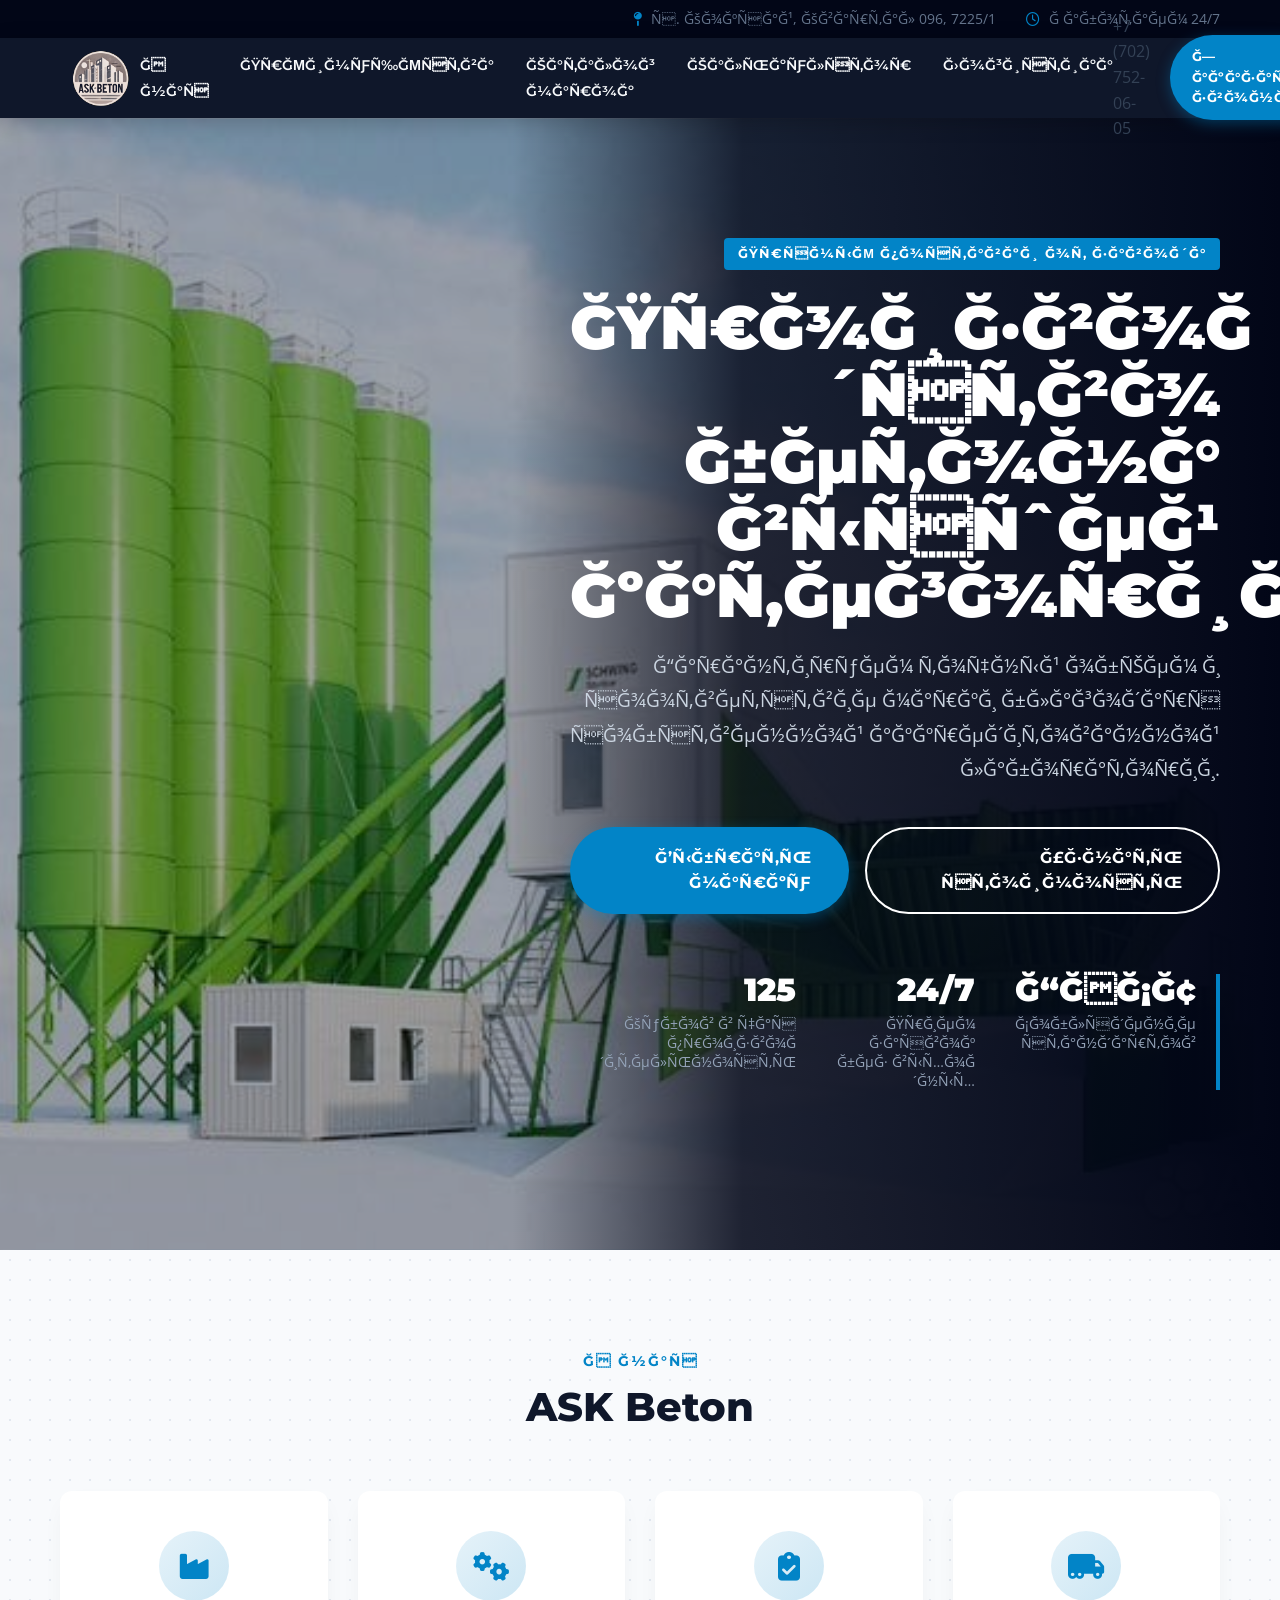
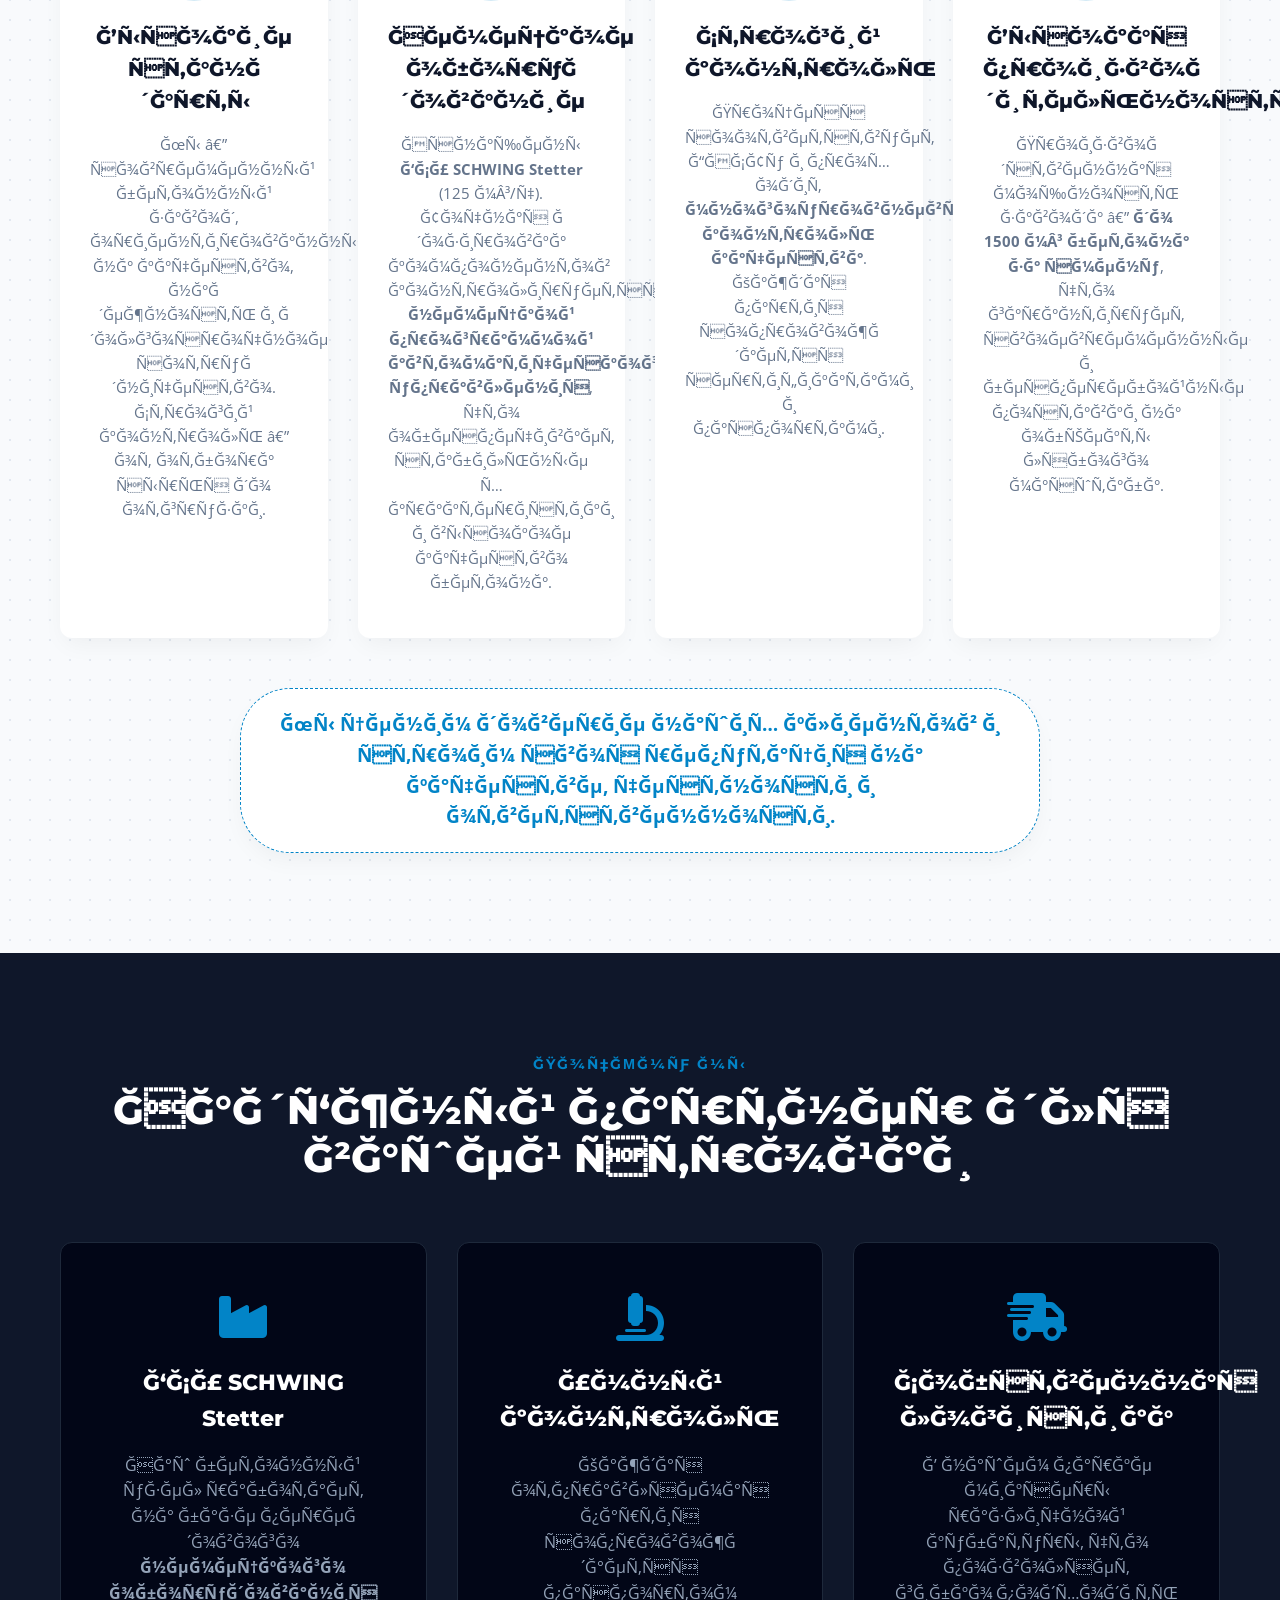
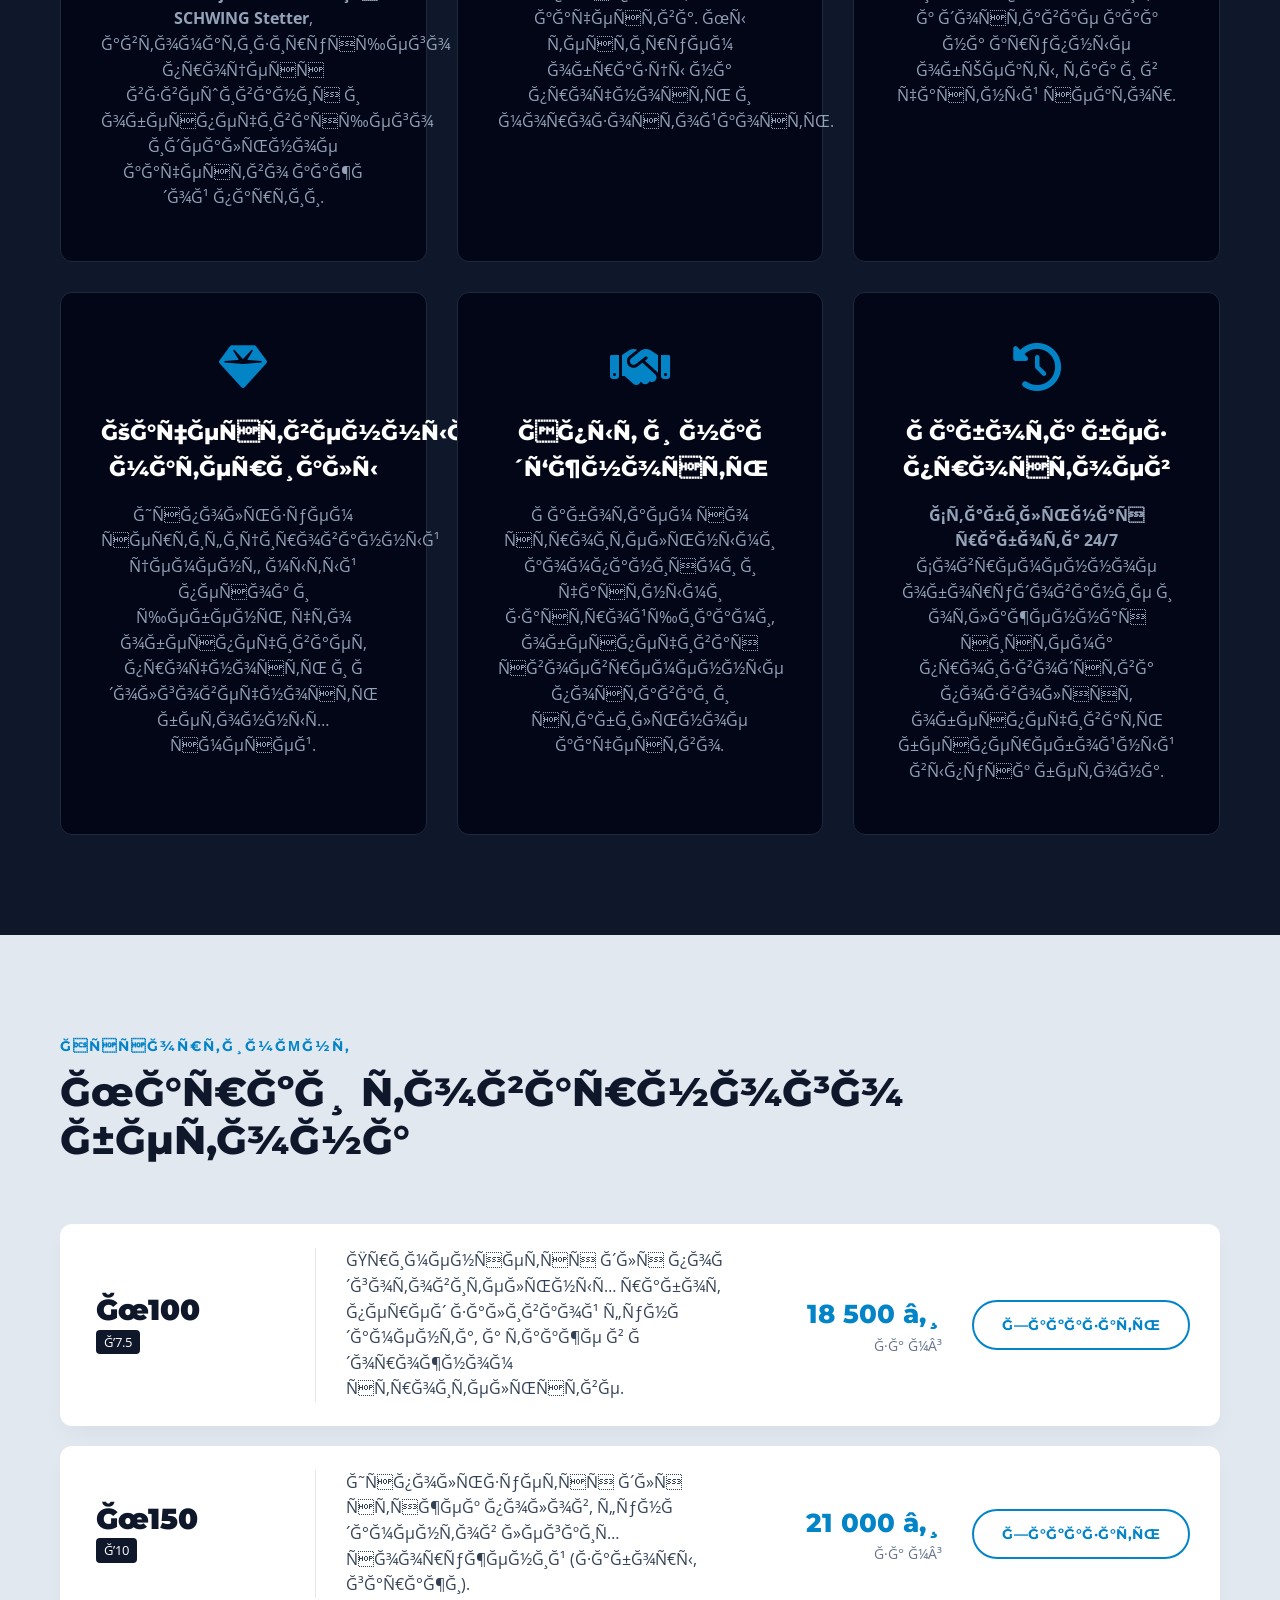
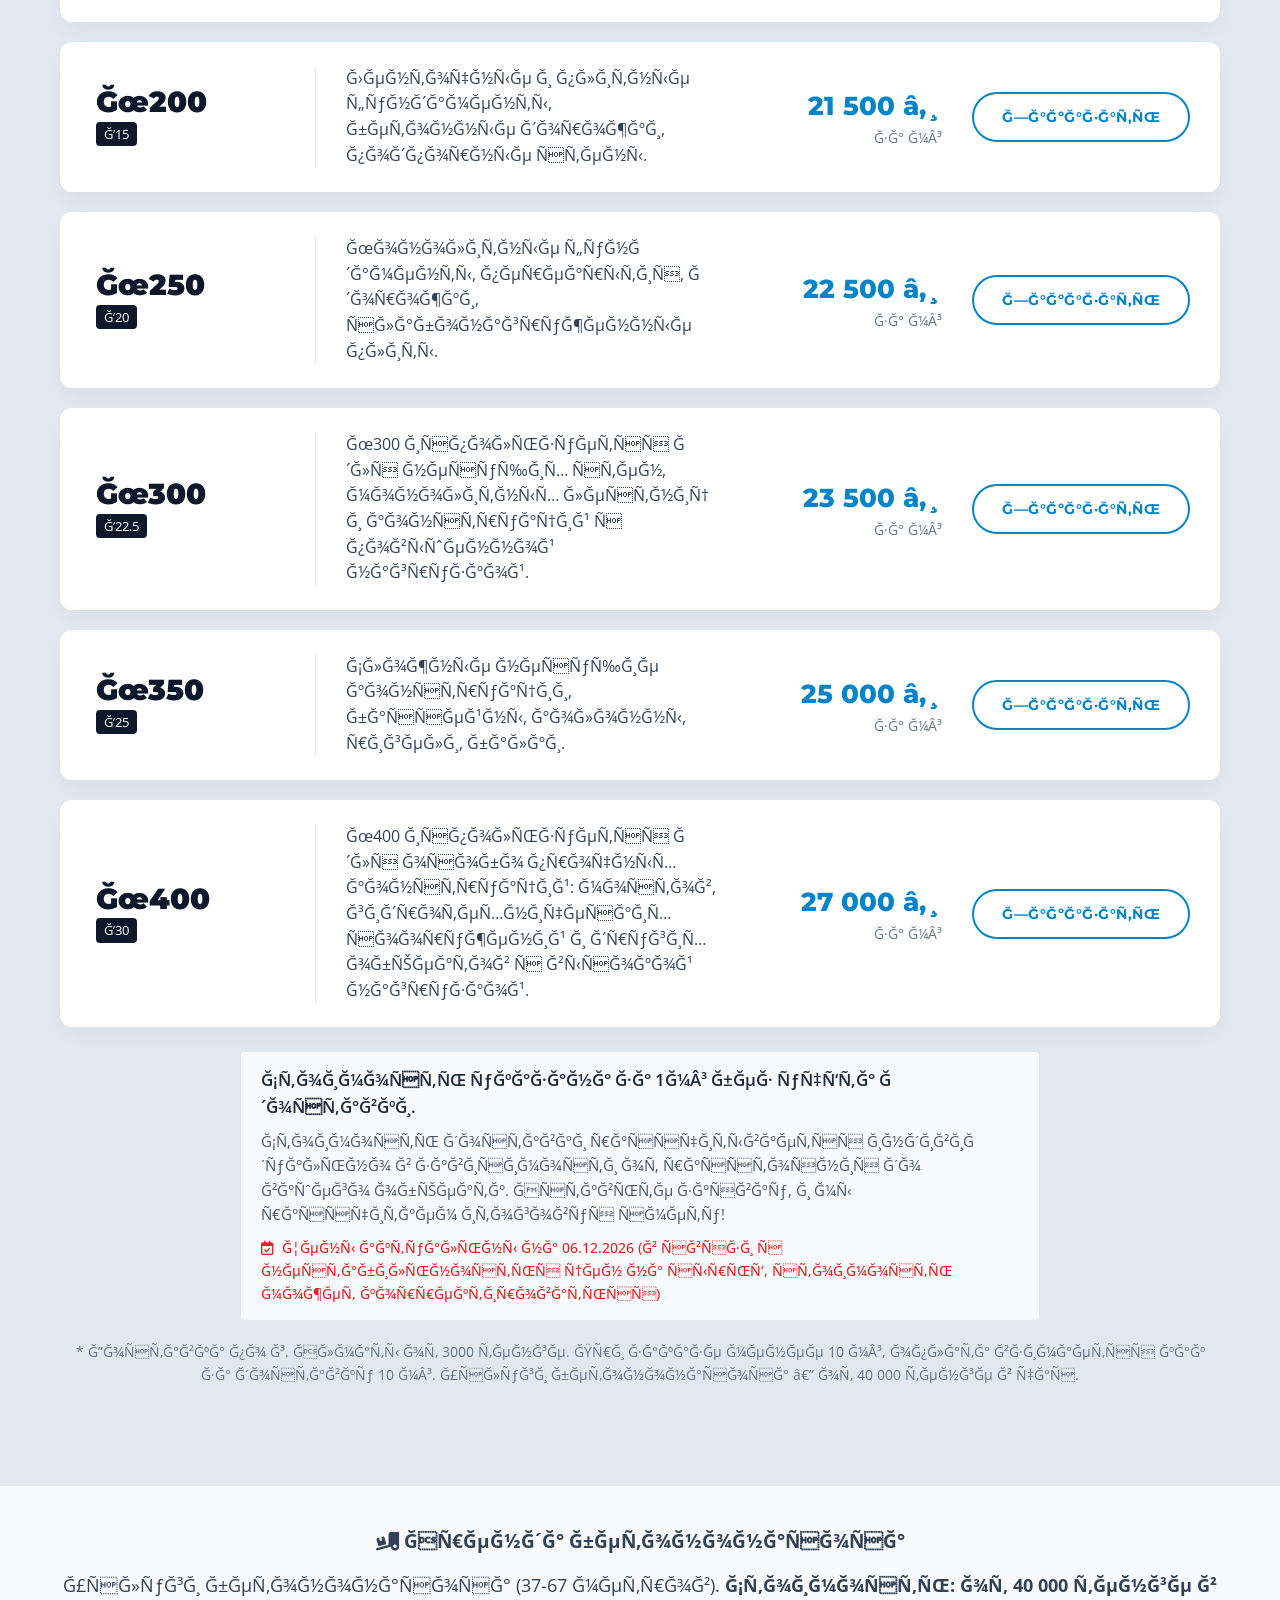
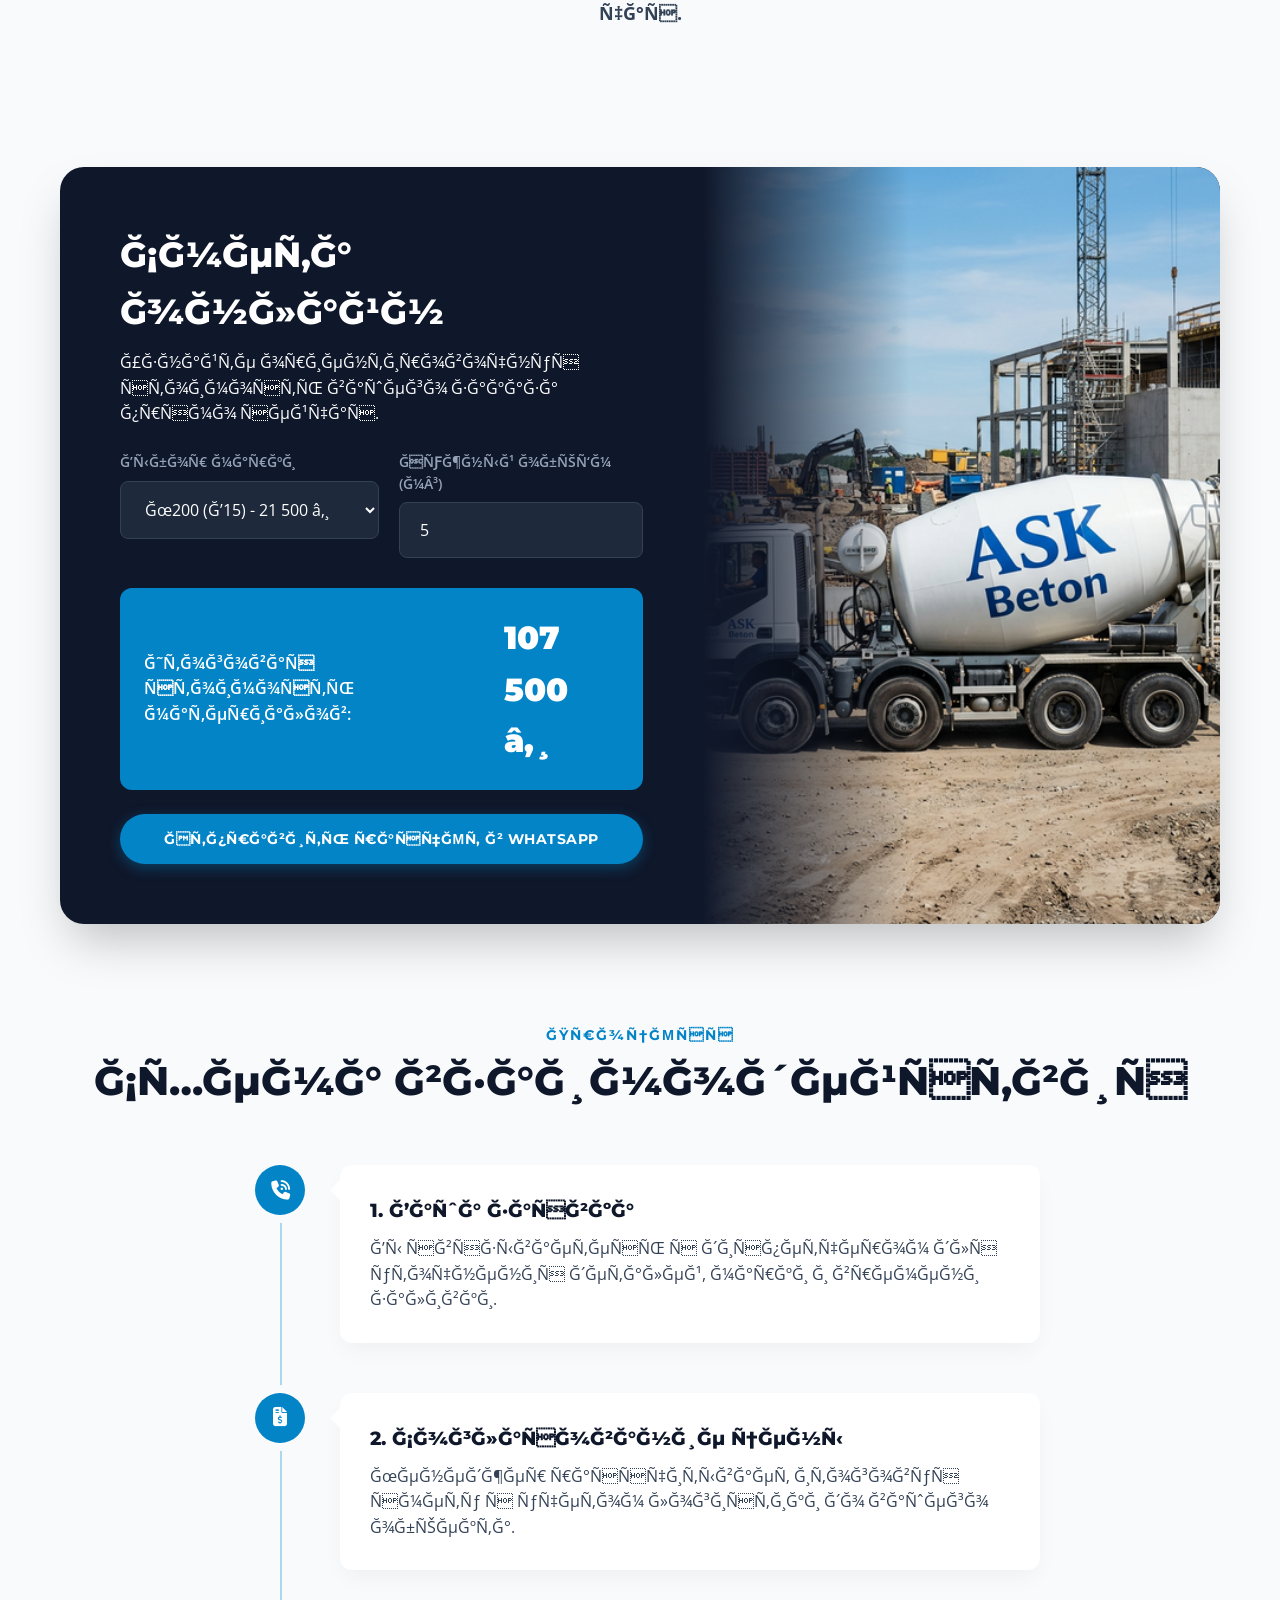
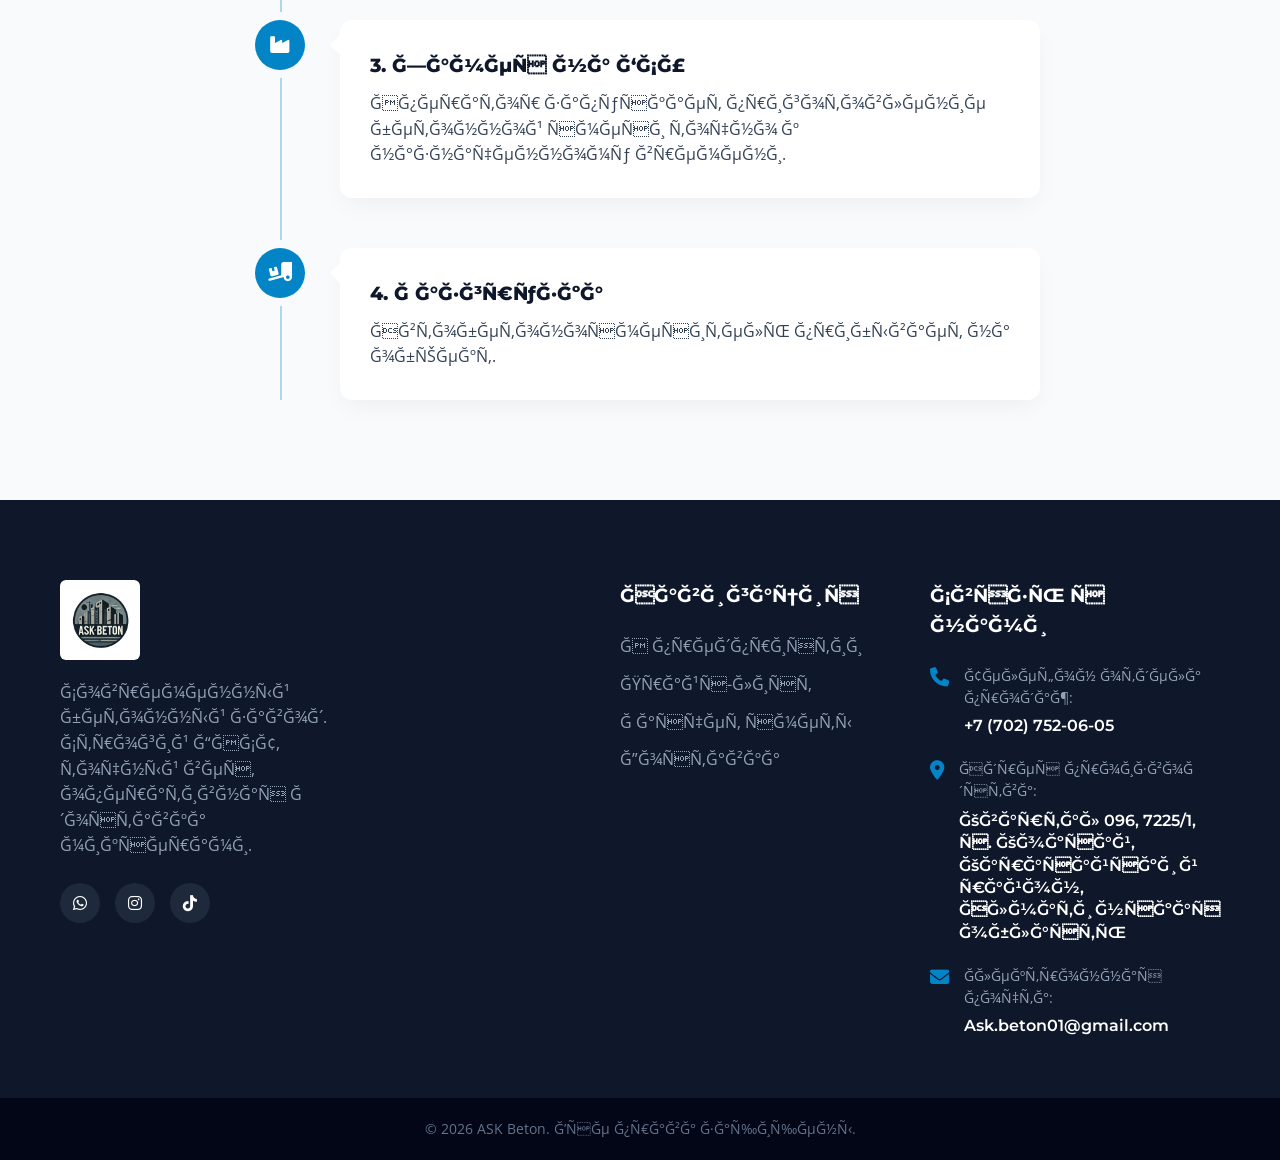
==== index_fixed.html @ 4f8e0863 "Initial commit with translated prices and mixer images" ====
﻿<!DOCTYPE html>
<html lang="ru">

<head>
    <meta charset="UTF-8">
    <meta name="viewport" content="width=device-width, initial-scale=1.0">
    <title>ASK Beton | ĞŸÑ€ĞµĞ¼Ğ¸Ğ°Ğ»ÑŒĞ½Ñ‹Ğ¹ Ğ±ĞµÑ‚Ğ¾Ğ½ Ğ¸ Ğ–Ğ‘Ğ˜</title>
    <meta name="description"
        content="ĞŸÑ€ÑĞ¼Ğ¾Ğ¹ Ğ¿Ñ€Ğ¾Ğ¸Ğ·Ğ²Ğ¾Ğ´Ğ¸Ñ‚ĞµĞ»ÑŒ Ğ±ĞµÑ‚Ğ¾Ğ½Ğ° Ğ¸ Ğ¶ĞµĞ»ĞµĞ·Ğ¾Ğ±ĞµÑ‚Ğ¾Ğ½Ğ½Ñ‹Ñ… Ğ¸Ğ·Ğ´ĞµĞ»Ğ¸Ğ¹. Ğ’Ñ‹ÑĞ¾ĞºĞ°Ñ Ğ¼Ğ°Ñ€ĞºĞ°, ÑÑ‚Ñ€Ğ¾Ğ³Ğ¸Ğ¹ Ğ“ĞĞ¡Ğ¢, ÑĞ²Ğ¾Ğ¹ Ğ°Ğ²Ñ‚Ğ¾Ğ¿Ğ°Ñ€Ğº.">
    <!-- Google Fonts -->
    <link rel="preconnect" href="https://fonts.googleapis.com">
    <link rel="preconnect" href="https://fonts.gstatic.com" crossorigin>
    <link
        href="https://fonts.googleapis.com/css2?family=Montserrat:wght@400;600;800;900&family=Open+Sans:wght@400;500;700&display=swap"
        rel="stylesheet">
    <link rel="stylesheet" href="css/style.css">
    <link rel="stylesheet" href="https://cdnjs.cloudflare.com/ajax/libs/font-awesome/6.4.0/css/all.min.css">
</head>

<body>

    <!-- Header -->
    <header class="main-header">
        <div class="header-top">
            <div class="container header-top-inner">
                <div class="location"><a
                        href="https://yandex.kz/maps/?text=ĞšĞ²Ğ°Ñ€Ñ‚Ğ°Ğ»+096,+7225%2F1,+Ñ.+ĞšĞ¾ĞºÑĞ°Ğ¹,+ĞšĞ°Ñ€Ğ°ÑĞ°Ğ¹ÑĞºĞ¸Ğ¹+Ñ€Ğ°Ğ¹Ğ¾Ğ½,+ĞĞ»Ğ¼Ğ°Ñ‚Ğ¸Ğ½ÑĞºĞ°Ñ+Ğ¾Ğ±Ğ»Ğ°ÑÑ‚ÑŒ"
                        target="_blank" style="color: inherit; text-decoration: none; transition: color 0.3s;"
                        onmouseover="this.style.color='#0284c7'" onmouseout="this.style.color='inherit'"><i
                            class="fa-solid fa-map-pin"></i> Ñ. ĞšĞ¾ĞºÑĞ°Ğ¹, ĞšĞ²Ğ°Ñ€Ñ‚Ğ°Ğ» 096, 7225/1</a></div>
                <div class="working-hours"><i class="fa-regular fa-clock"></i> Ğ Ğ°Ğ±Ğ¾Ñ‚Ğ°ĞµĞ¼ 24/7</div>
            </div>
        </div>
        <div class="header-main">
            <div class="container header-main-inner">
                <a href="#" class="brand-logo">
                    <img src="images/logo.png" alt="ASK Beton"
                        style="max-height: 80px; mix-blend-mode: lighten; filter: invert(1);">
                </a>

                <nav class="desktop-nav">
                    <ul>
                        <li><a href="#about">Ğ Ğ½Ğ°Ñ</a></li>
                        <li><a href="#company">ĞŸÑ€ĞµĞ¸Ğ¼ÑƒÑ‰ĞµÑÑ‚Ğ²Ğ°</a></li>
                        <li><a href="#catalog">ĞšĞ°Ñ‚Ğ°Ğ»Ğ¾Ğ³ Ğ¼Ğ°Ñ€Ğ¾Ğº</a></li>
                        <li><a href="#calc">ĞšĞ°Ğ»ÑŒĞºÑƒĞ»ÑÑ‚Ğ¾Ñ€</a></li>
                        <li><a href="#logistics">Ğ›Ğ¾Ğ³Ğ¸ÑÑ‚Ğ¸ĞºĞ°</a></li>
                    </ul>
                </nav>

                <div class="header-actions">
                    <a href="tel:+77027520605" class="phone-link">+7 (702) 752-06-05</a>
                    <a href="#contact" class="btn btn-primary btn-sm hidden-mobile">Ğ—Ğ°ĞºĞ°Ğ·Ğ°Ñ‚ÑŒ Ğ·Ğ²Ğ¾Ğ½Ğ¾Ğº</a>
                    <button class="menu-toggle"><i class="fa-solid fa-bars"></i></button>
                </div>
            </div>
        </div>
    </header>

    <!-- Hero Section -->
    <section class="hero-section">
        <div class="hero-overlay"></div>
        <div class="container">
            <div class="hero-content fade-in">
                <div class="hero-tag">ĞŸÑ€ÑĞ¼Ñ‹Ğµ Ğ¿Ğ¾ÑÑ‚Ğ°Ğ²ĞºĞ¸ Ğ¾Ñ‚ Ğ·Ğ°Ğ²Ğ¾Ğ´Ğ°</div>
                <h1 class="hero-heading">ĞŸÑ€Ğ¾Ğ¸Ğ·Ğ²Ğ¾Ğ´ÑÑ‚Ğ²Ğ¾ Ğ±ĞµÑ‚Ğ¾Ğ½Ğ°<br>Ğ²Ñ‹ÑÑˆĞµĞ¹ ĞºĞ°Ñ‚ĞµĞ³Ğ¾Ñ€Ğ¸Ğ¸</h1>
                <p class="hero-desc">Ğ“Ğ°Ñ€Ğ°Ğ½Ñ‚Ğ¸Ñ€ÑƒĞµĞ¼ Ñ‚Ğ¾Ñ‡Ğ½Ñ‹Ğ¹ Ğ¾Ğ±ÑŠĞµĞ¼ Ğ¸ ÑĞ¾Ğ¾Ñ‚Ğ²ĞµÑ‚ÑÑ‚Ğ²Ğ¸Ğµ Ğ¼Ğ°Ñ€ĞºĞ¸ Ğ±Ğ»Ğ°Ğ³Ğ¾Ğ´Ğ°Ñ€Ñ ÑĞ¾Ğ±ÑÑ‚Ğ²ĞµĞ½Ğ½Ğ¾Ğ¹ Ğ°ĞºĞºÑ€ĞµĞ´Ğ¸Ñ‚Ğ¾Ğ²Ğ°Ğ½Ğ½Ğ¾Ğ¹
                    Ğ»Ğ°Ğ±Ğ¾Ñ€Ğ°Ñ‚Ğ¾Ñ€Ğ¸Ğ¸.</p>
                <div class="hero-buttons">
                    <a href="#catalog" class="btn btn-primary btn-lg">Ğ’Ñ‹Ğ±Ñ€Ğ°Ñ‚ÑŒ Ğ¼Ğ°Ñ€ĞºÑƒ</a>
                    <a href="#calc" class="btn btn-outline-light btn-lg">Ğ£Ğ·Ğ½Ğ°Ñ‚ÑŒ ÑÑ‚Ğ¾Ğ¸Ğ¼Ğ¾ÑÑ‚ÑŒ</a>
                </div>
                <div class="hero-stats">
                    <div class="stat-item">
                        <span class="stat-num" data-i18n="stat_1_num">125</span>
                        <span class="stat-text">ĞšÑƒĞ±Ğ¾Ğ² Ğ² Ñ‡Ğ°Ñ<br>Ğ¿Ñ€Ğ¾Ğ¸Ğ·Ğ²Ğ¾Ğ´Ğ¸Ñ‚ĞµĞ»ÑŒĞ½Ğ¾ÑÑ‚ÑŒ</span>
                    </div>
                    <div class="stat-item">
                        <span class="stat-num" data-i18n="stat_2_num">24/7</span>
                        <span class="stat-text">ĞŸÑ€Ğ¸ĞµĞ¼ Ğ·Ğ°ÑĞ²Ğ¾Ğº<br>Ğ±ĞµĞ· Ğ²Ñ‹Ñ…Ğ¾Ğ´Ğ½Ñ‹Ñ…</span>
                    </div>
                    <div class="stat-item">
                        <span class="stat-num">Ğ“ĞĞ¡Ğ¢</span>
                        <span class="stat-text">Ğ¡Ğ¾Ğ±Ğ»ÑĞ´ĞµĞ½Ğ¸Ğµ<br>ÑÑ‚Ğ°Ğ½Ğ´Ğ°Ñ€Ñ‚Ğ¾Ğ²</span>
                    </div>
                </div>
            </div>
        </div>
    </section>

    <!-- About Us Section -->
    <section id="about" class="about-section section-padding bg-pattern">
        <div class="container fade-in">
            <div class="section-heading text-center">
                <span class="sub-title">Ğ Ğ½Ğ°Ñ</span>
                <h2 data-i18n="about_title">ASK Beton</h2>
            </div>
            <div class="about-grid">
                <div class="about-card fade-in">
                    <div class="about-icon"><i class="fa-solid fa-industry"></i></div>
                    <h4>Ğ’Ñ‹ÑĞ¾ĞºĞ¸Ğµ ÑÑ‚Ğ°Ğ½Ğ´Ğ°Ñ€Ñ‚Ñ‹</h4>
                    <p>ĞœÑ‹ â€” ÑĞ¾Ğ²Ñ€ĞµĞ¼ĞµĞ½Ğ½Ñ‹Ğ¹ Ğ±ĞµÑ‚Ğ¾Ğ½Ğ½Ñ‹Ğ¹ Ğ·Ğ°Ğ²Ğ¾Ğ´, Ğ¾Ñ€Ğ¸ĞµĞ½Ñ‚Ğ¸Ñ€Ğ¾Ğ²Ğ°Ğ½Ğ½Ñ‹Ğ¹ Ğ½Ğ° ĞºĞ°Ñ‡ĞµÑÑ‚Ğ²Ğ¾, Ğ½Ğ°Ğ´ĞµĞ¶Ğ½Ğ¾ÑÑ‚ÑŒ
                        Ğ¸ Ğ´Ğ¾Ğ»Ğ³Ğ¾ÑÑ€Ğ¾Ñ‡Ğ½Ğ¾Ğµ ÑĞ¾Ñ‚Ñ€ÑƒĞ´Ğ½Ğ¸Ñ‡ĞµÑÑ‚Ğ²Ğ¾. Ğ¡Ñ‚Ñ€Ğ¾Ğ³Ğ¸Ğ¹ ĞºĞ¾Ğ½Ñ‚Ñ€Ğ¾Ğ»ÑŒ â€” Ğ¾Ñ‚
                        Ğ¾Ñ‚Ğ±Ğ¾Ñ€Ğ° ÑÑ‹Ñ€ÑŒÑ Ğ´Ğ¾ Ğ¾Ñ‚Ğ³Ñ€ÑƒĞ·ĞºĞ¸.</p>
                </div>
                <div class="about-card fade-in delay-1">
                    <div class="about-icon"><i class="fa-solid fa-gears"></i></div>
                    <h4>ĞĞµĞ¼ĞµÑ†ĞºĞ¾Ğµ Ğ¾Ğ±Ğ¾Ñ€ÑƒĞ´Ğ¾Ğ²Ğ°Ğ½Ğ¸Ğµ</h4>
                    <p>ĞÑĞ½Ğ°Ñ‰ĞµĞ½Ñ‹ <strong>Ğ‘Ğ¡Ğ£ SCHWING Stetter</strong> (125 Ğ¼Â³/Ñ‡).
                        Ğ¢Ğ¾Ñ‡Ğ½Ğ°Ñ Ğ´Ğ¾Ğ·Ğ¸Ñ€Ğ¾Ğ²ĞºĞ° ĞºĞ¾Ğ¼Ğ¿Ğ¾Ğ½ĞµĞ½Ñ‚Ğ¾Ğ² ĞºĞ¾Ğ½Ñ‚Ñ€Ğ¾Ğ»Ğ¸Ñ€ÑƒĞµÑ‚ÑÑ <strong>Ğ½ĞµĞ¼ĞµÑ†ĞºĞ¾Ğ¹ Ğ¿Ñ€Ğ¾Ğ³Ñ€Ğ°Ğ¼Ğ¼Ğ¾Ğ¹ Ğ°Ğ²Ñ‚Ğ¾Ğ¼Ğ°Ñ‚Ğ¸Ñ‡ĞµÑĞºĞ¾Ğ³Ğ¾
                            ÑƒĞ¿Ñ€Ğ°Ğ²Ğ»ĞµĞ½Ğ¸Ñ</strong>, Ñ‡Ñ‚Ğ¾
                        Ğ¾Ğ±ĞµÑĞ¿ĞµÑ‡Ğ¸Ğ²Ğ°ĞµÑ‚ ÑÑ‚Ğ°Ğ±Ğ¸Ğ»ÑŒĞ½Ñ‹Ğµ Ñ…Ğ°Ñ€Ğ°ĞºÑ‚ĞµÑ€Ğ¸ÑÑ‚Ğ¸ĞºĞ¸ Ğ¸ Ğ²Ñ‹ÑĞ¾ĞºĞ¾Ğµ ĞºĞ°Ñ‡ĞµÑÑ‚Ğ²Ğ¾ Ğ±ĞµÑ‚Ğ¾Ğ½Ğ°.</p>
                </div>
                <div class="about-card fade-in delay-2">
                    <div class="about-icon"><i class="fa-solid fa-clipboard-check"></i></div>
                    <h4>Ğ¡Ñ‚Ñ€Ğ¾Ğ³Ğ¸Ğ¹ ĞºĞ¾Ğ½Ñ‚Ñ€Ğ¾Ğ»ÑŒ</h4>
                    <p>ĞŸÑ€Ğ¾Ñ†ĞµÑÑ ÑĞ¾Ğ¾Ñ‚Ğ²ĞµÑ‚ÑÑ‚Ğ²ÑƒĞµÑ‚ Ğ“ĞĞ¡Ğ¢Ñƒ Ğ¸ Ğ¿Ñ€Ğ¾Ñ…Ğ¾Ğ´Ğ¸Ñ‚ <strong>Ğ¼Ğ½Ğ¾Ğ³Ğ¾ÑƒÑ€Ğ¾Ğ²Ğ½ĞµĞ²Ñ‹Ğ¹ ĞºĞ¾Ğ½Ñ‚Ñ€Ğ¾Ğ»ÑŒ ĞºĞ°Ñ‡ĞµÑÑ‚Ğ²Ğ°</strong>.
                        ĞšĞ°Ğ¶Ğ´Ğ°Ñ Ğ¿Ğ°Ñ€Ñ‚Ğ¸Ñ ÑĞ¾Ğ¿Ñ€Ğ¾Ğ²Ğ¾Ğ¶Ğ´Ğ°ĞµÑ‚ÑÑ ÑĞµÑ€Ñ‚Ğ¸Ñ„Ğ¸ĞºĞ°Ñ‚Ğ°Ğ¼Ğ¸ Ğ¸ Ğ¿Ğ°ÑĞ¿Ğ¾Ñ€Ñ‚Ğ°Ğ¼Ğ¸.</p>
                </div>
                <div class="about-card fade-in delay-3">
                    <div class="about-icon"><i class="fa-solid fa-truck-moving"></i></div>
                    <h4>Ğ’Ñ‹ÑĞ¾ĞºĞ°Ñ Ğ¿Ñ€Ğ¾Ğ¸Ğ·Ğ²Ğ¾Ğ´Ğ¸Ñ‚ĞµĞ»ÑŒĞ½Ğ¾ÑÑ‚ÑŒ</h4>
                    <p>ĞŸÑ€Ğ¾Ğ¸Ğ·Ğ²Ğ¾Ğ´ÑÑ‚Ğ²ĞµĞ½Ğ½Ğ°Ñ Ğ¼Ğ¾Ñ‰Ğ½Ğ¾ÑÑ‚ÑŒ Ğ·Ğ°Ğ²Ğ¾Ğ´Ğ° â€” <strong>Ğ´Ğ¾ 1500 Ğ¼Â³ Ğ±ĞµÑ‚Ğ¾Ğ½Ğ° Ğ·Ğ° ÑĞ¼ĞµĞ½Ñƒ</strong>, Ñ‡Ñ‚Ğ¾ Ğ³Ğ°Ñ€Ğ°Ğ½Ñ‚Ğ¸Ñ€ÑƒĞµÑ‚
                        ÑĞ²Ğ¾ĞµĞ²Ñ€ĞµĞ¼ĞµĞ½Ğ½Ñ‹Ğµ Ğ¸ Ğ±ĞµÑĞ¿ĞµÑ€ĞµĞ±Ğ¾Ğ¹Ğ½Ñ‹Ğµ Ğ¿Ğ¾ÑÑ‚Ğ°Ğ²ĞºĞ¸ Ğ½Ğ° Ğ¾Ğ±ÑŠĞµĞºÑ‚Ñ‹ Ğ»ÑĞ±Ğ¾Ğ³Ğ¾ Ğ¼Ğ°ÑÑˆÑ‚Ğ°Ğ±Ğ°.</p>
                </div>
            </div>

            <div class="about-footer-text fade-in">
                <p>ĞœÑ‹ Ñ†ĞµĞ½Ğ¸Ğ¼ Ğ´Ğ¾Ğ²ĞµÑ€Ğ¸Ğµ Ğ½Ğ°ÑˆĞ¸Ñ… ĞºĞ»Ğ¸ĞµĞ½Ñ‚Ğ¾Ğ² Ğ¸ ÑÑ‚Ñ€Ğ¾Ğ¸Ğ¼ ÑĞ²Ğ¾Ñ Ñ€ĞµĞ¿ÑƒÑ‚Ğ°Ñ†Ğ¸Ñ Ğ½Ğ° ĞºĞ°Ñ‡ĞµÑÑ‚Ğ²Ğµ, Ñ‡ĞµÑÑ‚Ğ½Ğ¾ÑÑ‚Ğ¸ Ğ¸ Ğ¾Ñ‚Ğ²ĞµÑ‚ÑÑ‚Ğ²ĞµĞ½Ğ½Ğ¾ÑÑ‚Ğ¸.</p>
            </div>
        </div>
    </section>

    <!-- Features / Company -->
    <section id="company" class="features-section section-padding"
        style="background-color: var(--dark-bg); color: var(--white);">
        <div class="container">
            <div class="section-heading text-center fade-in">
                <span class="sub-title" style="color: var(--primary);">ĞŸĞ¾Ñ‡ĞµĞ¼Ñƒ Ğ¼Ñ‹</span>
                <h2 style="color: var(--white);">ĞĞ°Ğ´Ñ‘Ğ¶Ğ½Ñ‹Ğ¹ Ğ¿Ğ°Ñ€Ñ‚Ğ½ĞµÑ€ Ğ´Ğ»Ñ Ğ²Ğ°ÑˆĞµĞ¹ ÑÑ‚Ñ€Ğ¾Ğ¹ĞºĞ¸</h2>
            </div>

            <div class="features-layout">
                <div class="feature-box light-box fade-in"
                    style="background-color: var(--darker-bg); border: 1px solid #1e293b; box-shadow: none;">
                    <i class="fa-solid fa-industry" style="color: var(--primary);"></i>
                    <h3 style="color: var(--white);">Ğ‘Ğ¡Ğ£ SCHWING Stetter</h3>
                    <p style="color: #94a3b8;">ĞĞ°Ñˆ Ğ±ĞµÑ‚Ğ¾Ğ½Ğ½Ñ‹Ğ¹ ÑƒĞ·ĞµĞ» Ñ€Ğ°Ğ±Ğ¾Ñ‚Ğ°ĞµÑ‚ Ğ½Ğ° Ğ±Ğ°Ğ·Ğµ Ğ¿ĞµÑ€ĞµĞ´Ğ¾Ğ²Ğ¾Ğ³Ğ¾ <strong>Ğ½ĞµĞ¼ĞµÑ†ĞºĞ¾Ğ³Ğ¾
                            Ğ¾Ğ±Ğ¾Ñ€ÑƒĞ´Ğ¾Ğ²Ğ°Ğ½Ğ¸Ñ SCHWING
                            Stetter</strong>,
                        Ğ°Ğ²Ñ‚Ğ¾Ğ¼Ğ°Ñ‚Ğ¸Ğ·Ğ¸Ñ€ÑƒÑÑ‰ĞµĞ³Ğ¾ Ğ¿Ñ€Ğ¾Ñ†ĞµÑÑ Ğ²Ğ·Ğ²ĞµÑˆĞ¸Ğ²Ğ°Ğ½Ğ¸Ñ Ğ¸ Ğ¾Ğ±ĞµÑĞ¿ĞµÑ‡Ğ¸Ğ²Ğ°ÑÑ‰ĞµĞ³Ğ¾ Ğ¸Ğ´ĞµĞ°Ğ»ÑŒĞ½Ğ¾Ğµ ĞºĞ°Ñ‡ĞµÑÑ‚Ğ²Ğ¾ ĞºĞ°Ğ¶Ğ´Ğ¾Ğ¹ Ğ¿Ğ°Ñ€Ñ‚Ğ¸Ğ¸.</p>
                </div>
                <!-- Box 2 -->
                <div class="feature-box light-box fade-in delay-1"
                    style="background-color: var(--darker-bg); border: 1px solid #1e293b; box-shadow: none;">
                    <i class="fa-solid fa-microscope" style="color: var(--primary);"></i>
                    <h3 style="color: var(--white);">Ğ£Ğ¼Ğ½Ñ‹Ğ¹ ĞºĞ¾Ğ½Ñ‚Ñ€Ğ¾Ğ»ÑŒ</h3>
                    <p style="color: #94a3b8;">ĞšĞ°Ğ¶Ğ´Ğ°Ñ Ğ¾Ñ‚Ğ¿Ñ€Ğ°Ğ²Ğ»ÑĞµĞ¼Ğ°Ñ Ğ¿Ğ°Ñ€Ñ‚Ğ¸Ñ ÑĞ¾Ğ¿Ñ€Ğ¾Ğ²Ğ¾Ğ¶Ğ´Ğ°ĞµÑ‚ÑÑ Ğ¿Ğ°ÑĞ¿Ğ¾Ñ€Ñ‚Ğ¾Ğ¼ ĞºĞ°Ñ‡ĞµÑÑ‚Ğ²Ğ°. ĞœÑ‹
                        Ñ‚ĞµÑÑ‚Ğ¸Ñ€ÑƒĞµĞ¼ Ğ¾Ğ±Ñ€Ğ°Ğ·Ñ†Ñ‹ Ğ½Ğ° Ğ¿Ñ€Ğ¾Ñ‡Ğ½Ğ¾ÑÑ‚ÑŒ Ğ¸ Ğ¼Ğ¾Ñ€Ğ¾Ğ·Ğ¾ÑÑ‚Ğ¾Ğ¹ĞºĞ¾ÑÑ‚ÑŒ.</p>
                </div>
                <!-- Box 3 -->
                <div class="feature-box light-box fade-in delay-2"
                    style="background-color: var(--darker-bg); border: 1px solid #1e293b; box-shadow: none;">
                    <i class="fa-solid fa-truck-fast" style="color: var(--primary);"></i>
                    <h3 style="color: var(--white);">Ğ¡Ğ¾Ğ±ÑÑ‚Ğ²ĞµĞ½Ğ½Ğ°Ñ Ğ»Ğ¾Ğ³Ğ¸ÑÑ‚Ğ¸ĞºĞ°</h3>
                    <p style="color: #94a3b8;">Ğ’ Ğ½Ğ°ÑˆĞµĞ¼ Ğ¿Ğ°Ñ€ĞºĞµ Ğ¼Ğ¸ĞºÑĞµÑ€Ñ‹ Ñ€Ğ°Ğ·Ğ»Ğ¸Ñ‡Ğ½Ğ¾Ğ¹ ĞºÑƒĞ±Ğ°Ñ‚ÑƒÑ€Ñ‹, Ñ‡Ñ‚Ğ¾ Ğ¿Ğ¾Ğ·Ğ²Ğ¾Ğ»ÑĞµÑ‚ Ğ³Ğ¸Ğ±ĞºĞ¾ Ğ¿Ğ¾Ğ´Ñ…Ğ¾Ğ´Ğ¸Ñ‚ÑŒ Ğº
                        Ğ´Ğ¾ÑÑ‚Ğ°Ğ²ĞºĞµ ĞºĞ°Ğº Ğ½Ğ° ĞºÑ€ÑƒĞ¿Ğ½Ñ‹Ğµ Ğ¾Ğ±ÑŠĞµĞºÑ‚Ñ‹, Ñ‚Ğ°Ğº Ğ¸ Ğ² Ñ‡Ğ°ÑÑ‚Ğ½Ñ‹Ğ¹ ÑĞµĞºÑ‚Ğ¾Ñ€.</p>
                </div>

                <div class="feature-box light-box fade-in delay-3"
                    style="background-color: var(--darker-bg); border: 1px solid #1e293b; box-shadow: none;">
                    <i class="fa-solid fa-gem" style="color: var(--primary);"></i>
                    <h3 style="color: var(--white);">ĞšĞ°Ñ‡ĞµÑÑ‚Ğ²ĞµĞ½Ğ½Ñ‹Ğµ Ğ¼Ğ°Ñ‚ĞµÑ€Ğ¸Ğ°Ğ»Ñ‹</h3>
                    <p style="color: #94a3b8;">Ğ˜ÑĞ¿Ğ¾Ğ»ÑŒĞ·ÑƒĞµĞ¼ ÑĞµÑ€Ñ‚Ğ¸Ñ„Ğ¸Ñ†Ğ¸Ñ€Ğ¾Ğ²Ğ°Ğ½Ğ½Ñ‹Ğ¹ Ñ†ĞµĞ¼ĞµĞ½Ñ‚, Ğ¼Ñ‹Ñ‚Ñ‹Ğ¹ Ğ¿ĞµÑĞ¾Ğº Ğ¸ Ñ‰ĞµĞ±ĞµĞ½ÑŒ, Ñ‡Ñ‚Ğ¾
                        Ğ¾Ğ±ĞµÑĞ¿ĞµÑ‡Ğ¸Ğ²Ğ°ĞµÑ‚ Ğ¿Ñ€Ğ¾Ñ‡Ğ½Ğ¾ÑÑ‚ÑŒ Ğ¸ Ğ´Ğ¾Ğ»Ğ³Ğ¾Ğ²ĞµÑ‡Ğ½Ğ¾ÑÑ‚ÑŒ Ğ±ĞµÑ‚Ğ¾Ğ½Ğ½Ñ‹Ñ… ÑĞ¼ĞµÑĞµĞ¹.</p>
                </div>

                <div class="feature-box light-box fade-in delay-4"
                    style="background-color: var(--darker-bg); border: 1px solid #1e293b; box-shadow: none;">
                    <i class="fa-solid fa-handshake" style="color: var(--primary);"></i>
                    <h3 style="color: var(--white);">ĞĞ¿Ñ‹Ñ‚ Ğ¸ Ğ½Ğ°Ğ´Ñ‘Ğ¶Ğ½Ğ¾ÑÑ‚ÑŒ</h3>
                    <p style="color: #94a3b8;">Ğ Ğ°Ğ±Ğ¾Ñ‚Ğ°ĞµĞ¼ ÑĞ¾ ÑÑ‚Ñ€Ğ¾Ğ¸Ñ‚ĞµĞ»ÑŒĞ½Ñ‹Ğ¼Ğ¸ ĞºĞ¾Ğ¼Ğ¿Ğ°Ğ½Ğ¸ÑĞ¼Ğ¸ Ğ¸ Ñ‡Ğ°ÑÑ‚Ğ½Ñ‹Ğ¼Ğ¸ Ğ·Ğ°ÑÑ‚Ñ€Ğ¾Ğ¹Ñ‰Ğ¸ĞºĞ°Ğ¼Ğ¸,
                        Ğ¾Ğ±ĞµÑĞ¿ĞµÑ‡Ğ¸Ğ²Ğ°Ñ ÑĞ²Ğ¾ĞµĞ²Ñ€ĞµĞ¼ĞµĞ½Ğ½Ñ‹Ğµ Ğ¿Ğ¾ÑÑ‚Ğ°Ğ²ĞºĞ¸ Ğ¸ ÑÑ‚Ğ°Ğ±Ğ¸Ğ»ÑŒĞ½Ğ¾Ğµ ĞºĞ°Ñ‡ĞµÑÑ‚Ğ²Ğ¾.</p>
                </div>

                <div class="feature-box light-box fade-in delay-5"
                    style="background-color: var(--darker-bg); border: 1px solid #1e293b; box-shadow: none;">
                    <i class="fa-solid fa-clock-rotate-left" style="color: var(--primary);"></i>
                    <h3 style="color: var(--white);">Ğ Ğ°Ğ±Ğ¾Ñ‚Ğ° Ğ±ĞµĞ· Ğ¿Ñ€Ğ¾ÑÑ‚Ğ¾ĞµĞ²</h3>
                    <p style="color: #94a3b8;"><strong>Ğ¡Ñ‚Ğ°Ğ±Ğ¸Ğ»ÑŒĞ½Ğ°Ñ Ñ€Ğ°Ğ±Ğ¾Ñ‚Ğ° 24/7</strong><br>Ğ¡Ğ¾Ğ²Ñ€ĞµĞ¼ĞµĞ½Ğ½Ğ¾Ğµ Ğ¾Ğ±Ğ¾Ñ€ÑƒĞ´Ğ¾Ğ²Ğ°Ğ½Ğ¸Ğµ Ğ¸
                        Ğ¾Ñ‚Ğ»Ğ°Ğ¶ĞµĞ½Ğ½Ğ°Ñ ÑĞ¸ÑÑ‚ĞµĞ¼Ğ° Ğ¿Ñ€Ğ¾Ğ¸Ğ·Ğ²Ğ¾Ğ´ÑÑ‚Ğ²Ğ° Ğ¿Ğ¾Ğ·Ğ²Ğ¾Ğ»ÑÑÑ‚ Ğ¾Ğ±ĞµÑĞ¿ĞµÑ‡Ğ¸Ğ²Ğ°Ñ‚ÑŒ Ğ±ĞµÑĞ¿ĞµÑ€ĞµĞ±Ğ¾Ğ¹Ğ½Ñ‹Ğ¹ Ğ²Ñ‹Ğ¿ÑƒÑĞº Ğ±ĞµÑ‚Ğ¾Ğ½Ğ°.</p>
                </div>
            </div>
        </div>
    </section>

    <!-- Catalog Section -->
    <section id="catalog" class="catalog-section section-padding bg-gray">
        <div class="container">
            <div class="section-heading fade-in">
                <span class="sub-title">ĞÑÑĞ¾Ñ€Ñ‚Ğ¸Ğ¼ĞµĞ½Ñ‚</span>
                <h2>ĞœĞ°Ñ€ĞºĞ¸ Ñ‚Ğ¾Ğ²Ğ°Ñ€Ğ½Ğ¾Ğ³Ğ¾ Ğ±ĞµÑ‚Ğ¾Ğ½Ğ°</h2>
            </div>

            <div class="catalog-list">
                <!-- Item M100 -->
                <div class="catalog-item fade-in">
                    <div class="item-grade">
                        <h4>Ğœ100</h4>
                        <span class="class-label">Ğ’7.5</span>
                    </div>
                    <div class="item-info">
                        <p>ĞŸÑ€Ğ¸Ğ¼ĞµĞ½ÑĞµÑ‚ÑÑ Ğ´Ğ»Ñ Ğ¿Ğ¾Ğ´Ğ³Ğ¾Ñ‚Ğ¾Ğ²Ğ¸Ñ‚ĞµĞ»ÑŒĞ½Ñ‹Ñ… Ñ€Ğ°Ğ±Ğ¾Ñ‚ Ğ¿ĞµÑ€ĞµĞ´ Ğ·Ğ°Ğ»Ğ¸Ğ²ĞºĞ¾Ğ¹ Ñ„ÑƒĞ½Ğ´Ğ°Ğ¼ĞµĞ½Ñ‚Ğ°, Ğ° Ñ‚Ğ°ĞºĞ¶Ğµ Ğ² Ğ´Ğ¾Ñ€Ğ¾Ğ¶Ğ½Ğ¾Ğ¼
                            ÑÑ‚Ñ€Ğ¾Ğ¸Ñ‚ĞµĞ»ÑŒÑÑ‚Ğ²Ğµ.</p>
                    </div>
                    <div class="item-price">
                        <div class="price-val">18 500 â‚¸</div>
                        <div class="price-unit">Ğ·Ğ° Ğ¼Â³</div>
                    </div>
                    <div class="item-action">
                        <a href="https://wa.me/77027520605?text=Ğ˜Ğ½Ñ‚ĞµÑ€ĞµÑÑƒĞµÑ‚%20Ğ±ĞµÑ‚Ğ¾Ğ½%20Ğœ100" class="btn btn-outline"
                            target="_blank">Ğ—Ğ°ĞºĞ°Ğ·Ğ°Ñ‚ÑŒ</a>
                    </div>
                </div>

                <!-- Item M150 -->
                <div class="catalog-item fade-in">
                    <div class="item-grade">
                        <h4>Ğœ150</h4>
                        <span class="class-label">Ğ’10</span>
                    </div>
                    <div class="item-info">
                        <p>Ğ˜ÑĞ¿Ğ¾Ğ»ÑŒĞ·ÑƒĞµÑ‚ÑÑ Ğ´Ğ»Ñ ÑÑ‚ÑĞ¶ĞµĞº Ğ¿Ğ¾Ğ»Ğ¾Ğ², Ñ„ÑƒĞ½Ğ´Ğ°Ğ¼ĞµĞ½Ñ‚Ğ¾Ğ² Ğ»ĞµĞ³ĞºĞ¸Ñ… ÑĞ¾Ğ¾Ñ€ÑƒĞ¶ĞµĞ½Ğ¸Ğ¹ (Ğ·Ğ°Ğ±Ğ¾Ñ€Ñ‹, Ğ³Ğ°Ñ€Ğ°Ğ¶Ğ¸).</p>
                    </div>
                    <div class="item-price">
                        <div class="price-val">21 000 â‚¸</div>
                        <div class="price-unit">Ğ·Ğ° Ğ¼Â³</div>
                    </div>
                    <div class="item-action">
                        <a href="https://wa.me/77027520605?text=Ğ˜Ğ½Ñ‚ĞµÑ€ĞµÑÑƒĞµÑ‚%20Ğ±ĞµÑ‚Ğ¾Ğ½%20Ğœ150" class="btn btn-outline"
                            target="_blank">Ğ—Ğ°ĞºĞ°Ğ·Ğ°Ñ‚ÑŒ</a>
                    </div>
                </div>

                <!-- Item M200 -->
                <div class="catalog-item fade-in">
                    <div class="item-grade">
                        <h4>Ğœ200</h4>
                        <span class="class-label">Ğ’15</span>
                    </div>
                    <div class="item-info">
                        <p>Ğ›ĞµĞ½Ñ‚Ğ¾Ñ‡Ğ½Ñ‹Ğµ Ğ¸ Ğ¿Ğ»Ğ¸Ñ‚Ğ½Ñ‹Ğµ Ñ„ÑƒĞ½Ğ´Ğ°Ğ¼ĞµĞ½Ñ‚Ñ‹, Ğ±ĞµÑ‚Ğ¾Ğ½Ğ½Ñ‹Ğµ Ğ´Ğ¾Ñ€Ğ¾Ğ¶ĞºĞ¸, Ğ¿Ğ¾Ğ´Ğ¿Ğ¾Ñ€Ğ½Ñ‹Ğµ ÑÑ‚ĞµĞ½Ñ‹.</p>
                    </div>
                    <div class="item-price">
                        <div class="price-val">21 500 â‚¸</div>
                        <div class="price-unit">Ğ·Ğ° Ğ¼Â³</div>
                    </div>
                    <div class="item-action">
                        <a href="https://wa.me/77027520605?text=Ğ˜Ğ½Ñ‚ĞµÑ€ĞµÑÑƒĞµÑ‚%20Ğ±ĞµÑ‚Ğ¾Ğ½%20Ğœ200" class="btn btn-outline"
                            target="_blank">Ğ—Ğ°ĞºĞ°Ğ·Ğ°Ñ‚ÑŒ</a>
                    </div>
                </div>

                <!-- Item M250 -->
                <div class="catalog-item fade-in">
                    <div class="item-grade">
                        <h4>Ğœ250</h4>
                        <span class="class-label">Ğ’20</span>
                    </div>
                    <div class="item-info">
                        <p>ĞœĞ¾Ğ½Ğ¾Ğ»Ğ¸Ñ‚Ğ½Ñ‹Ğµ Ñ„ÑƒĞ½Ğ´Ğ°Ğ¼ĞµĞ½Ñ‚Ñ‹, Ğ¿ĞµÑ€ĞµĞºÑ€Ñ‹Ñ‚Ğ¸Ñ, Ğ´Ğ¾Ñ€Ğ¾Ğ¶ĞºĞ¸, ÑĞ»Ğ°Ğ±Ğ¾Ğ½Ğ°Ğ³Ñ€ÑƒĞ¶ĞµĞ½Ğ½Ñ‹Ğµ Ğ¿Ğ»Ğ¸Ñ‚Ñ‹.</p>
                    </div>
                    <div class="item-price">
                        <div class="price-val">22 500 â‚¸</div>
                        <div class="price-unit">Ğ·Ğ° Ğ¼Â³</div>
                    </div>
                    <div class="item-action">
                        <a href="https://wa.me/77027520605?text=Ğ˜Ğ½Ñ‚ĞµÑ€ĞµÑÑƒĞµÑ‚%20Ğ±ĞµÑ‚Ğ¾Ğ½%20Ğœ250" class="btn btn-outline"
                            target="_blank">Ğ—Ğ°ĞºĞ°Ğ·Ğ°Ñ‚ÑŒ</a>
                    </div>
                </div>

                <!-- Item M300 -->
                <div class="catalog-item fade-in">
                    <div class="item-grade">
                        <h4>Ğœ300</h4>
                        <span class="class-label">Ğ’22.5</span>
                    </div>
                    <div class="item-info">
                        <p>Ğœ300 Ğ¸ÑĞ¿Ğ¾Ğ»ÑŒĞ·ÑƒĞµÑ‚ÑÑ Ğ´Ğ»Ñ Ğ½ĞµÑÑƒÑ‰Ğ¸Ñ… ÑÑ‚ĞµĞ½, Ğ¼Ğ¾Ğ½Ğ¾Ğ»Ğ¸Ñ‚Ğ½Ñ‹Ñ… Ğ»ĞµÑÑ‚Ğ½Ğ¸Ñ† Ğ¸ ĞºĞ¾Ğ½ÑÑ‚Ñ€ÑƒĞºÑ†Ğ¸Ğ¹ Ñ Ğ¿Ğ¾Ğ²Ñ‹ÑˆĞµĞ½Ğ½Ğ¾Ğ¹ Ğ½Ğ°Ğ³Ñ€ÑƒĞ·ĞºĞ¾Ğ¹.</p>
                    </div>
                    <div class="item-price">
                        <div class="price-val">23 500 â‚¸</div>
                        <div class="price-unit">Ğ·Ğ° Ğ¼Â³</div>
                    </div>
                    <div class="item-action">
                        <a href="https://wa.me/77027520605?text=Ğ˜Ğ½Ñ‚ĞµÑ€ĞµÑÑƒĞµÑ‚%20Ğ±ĞµÑ‚Ğ¾Ğ½%20Ğœ300" class="btn btn-outline"
                            target="_blank">Ğ—Ğ°ĞºĞ°Ğ·Ğ°Ñ‚ÑŒ</a>
                    </div>
                </div>

                <!-- Item M350 -->
                <div class="catalog-item fade-in">
                    <div class="item-grade">
                        <h4>Ğœ350</h4>
                        <span class="class-label">Ğ’25</span>
                    </div>
                    <div class="item-info">
                        <p>Ğ¡Ğ»Ğ¾Ğ¶Ğ½Ñ‹Ğµ Ğ½ĞµÑÑƒÑ‰Ğ¸Ğµ ĞºĞ¾Ğ½ÑÑ‚Ñ€ÑƒĞºÑ†Ğ¸Ğ¸, Ğ±Ğ°ÑÑĞµĞ¹Ğ½Ñ‹, ĞºĞ¾Ğ»Ğ¾Ğ½Ğ½Ñ‹, Ñ€Ğ¸Ğ³ĞµĞ»Ğ¸, Ğ±Ğ°Ğ»ĞºĞ¸.</p>
                    </div>
                    <div class="item-price">
                        <div class="price-val">25 000 â‚¸</div>
                        <div class="price-unit">Ğ·Ğ° Ğ¼Â³</div>
                    </div>
                    <div class="item-action">
                        <a href="https://wa.me/77027520605?text=Ğ˜Ğ½Ñ‚ĞµÑ€ĞµÑÑƒĞµÑ‚%20Ğ±ĞµÑ‚Ğ¾Ğ½%20Ğœ350" class="btn btn-outline"
                            target="_blank">Ğ—Ğ°ĞºĞ°Ğ·Ğ°Ñ‚ÑŒ</a>
                    </div>
                </div>

                <!-- Item M400 -->
                <div class="catalog-item fade-in">
                    <div class="item-grade">
                        <h4>Ğœ400</h4>
                        <span class="class-label">Ğ’30</span>
                    </div>
                    <div class="item-info">
                        <p>Ğœ400 Ğ¸ÑĞ¿Ğ¾Ğ»ÑŒĞ·ÑƒĞµÑ‚ÑÑ Ğ´Ğ»Ñ Ğ¾ÑĞ¾Ğ±Ğ¾ Ğ¿Ñ€Ğ¾Ñ‡Ğ½Ñ‹Ñ… ĞºĞ¾Ğ½ÑÑ‚Ñ€ÑƒĞºÑ†Ğ¸Ğ¹: Ğ¼Ğ¾ÑÑ‚Ğ¾Ğ², Ğ³Ğ¸Ğ´Ñ€Ğ¾Ñ‚ĞµÑ…Ğ½Ğ¸Ñ‡ĞµÑĞºĞ¸Ñ… ÑĞ¾Ğ¾Ñ€ÑƒĞ¶ĞµĞ½Ğ¸Ğ¹ Ğ¸ Ğ´Ñ€ÑƒĞ³Ğ¸Ñ… Ğ¾Ğ±ÑŠĞµĞºÑ‚Ğ¾Ğ² Ñ Ğ²Ñ‹ÑĞ¾ĞºĞ¾Ğ¹ Ğ½Ğ°Ğ³Ñ€ÑƒĞ·ĞºĞ¾Ğ¹.</p>
                    </div>
                    <div class="item-price">
                        <div class="price-val">27 000 â‚¸</div>
                        <div class="price-unit">Ğ·Ğ° Ğ¼Â³</div>
                    </div>
                    <div class="item-action">
                        <a href="https://wa.me/77027520605?text=Ğ˜Ğ½Ñ‚ĞµÑ€ĞµÑÑƒĞµÑ‚%20Ğ±ĞµÑ‚Ğ¾Ğ½%20Ğœ400" class="btn btn-outline"
                            target="_blank">Ğ—Ğ°ĞºĞ°Ğ·Ğ°Ñ‚ÑŒ</a>
                    </div>
                </div>
            </div>

            <div class="text-center mt-4">
                <div style="max-width: 800px; margin: 0 auto; background-color: #f8fafc; border-left: 4px solid var(--primary); padding: 15px 20px; text-align: left; margin-bottom: 20px; border-radius: 4px; border: 1px solid #e2e8f0;">
                    <p style="font-size: 1.05rem; font-weight: 600; color: #1e293b; margin-bottom: 8px;">
                        Ğ¡Ñ‚Ğ¾Ğ¸Ğ¼Ğ¾ÑÑ‚ÑŒ ÑƒĞºĞ°Ğ·Ğ°Ğ½Ğ° Ğ·Ğ° 1Ğ¼Â³ Ğ±ĞµĞ· ÑƒÑ‡Ñ‘Ñ‚Ğ° Ğ´Ğ¾ÑÑ‚Ğ°Ğ²ĞºĞ¸.
                    </p>
                    <p style="font-size: 0.95rem; color: #475569; margin-bottom: 10px;">
                        Ğ¡Ñ‚Ğ¾Ğ¸Ğ¼Ğ¾ÑÑ‚ÑŒ Ğ´Ğ¾ÑÑ‚Ğ°Ğ²ĞºĞ¸ Ñ€Ğ°ÑÑÑ‡Ğ¸Ñ‚Ñ‹Ğ²Ğ°ĞµÑ‚ÑÑ Ğ¸Ğ½Ğ´Ğ¸Ğ²Ğ¸Ğ´ÑƒĞ°Ğ»ÑŒĞ½Ğ¾ Ğ² Ğ·Ğ°Ğ²Ğ¸ÑĞ¸Ğ¼Ğ¾ÑÑ‚Ğ¸ Ğ¾Ñ‚ Ñ€Ğ°ÑÑÑ‚Ğ¾ÑĞ½Ğ¸Ñ Ğ´Ğ¾ Ğ²Ğ°ÑˆĞµĞ³Ğ¾ Ğ¾Ğ±ÑŠĞµĞºÑ‚Ğ°. ĞÑÑ‚Ğ°Ğ²ÑŒÑ‚Ğµ Ğ·Ğ°ÑĞ²ĞºÑƒ, Ğ¸ Ğ¼Ñ‹ Ñ€Ğ°ÑÑÑ‡Ğ¸Ñ‚Ğ°ĞµĞ¼ Ğ¸Ñ‚Ğ¾Ğ³Ğ¾Ğ²ÑƒÑ ÑĞ¼ĞµÑ‚Ñƒ!
                    </p>
                    <p style="font-size: 0.9rem; color: #dc2626; margin-bottom: 0; font-weight: 500;">
                        <i class="fa-regular fa-calendar-check" style="margin-right: 4px;"></i> Ğ¦ĞµĞ½Ñ‹ Ğ°ĞºÑ‚ÑƒĞ°Ğ»ÑŒĞ½Ñ‹ Ğ½Ğ° <span id="current-price-date">16.03.2026</span> (Ğ² ÑĞ²ÑĞ·Ğ¸ Ñ Ğ½ĞµÑÑ‚Ğ°Ğ±Ğ¸Ğ»ÑŒĞ½Ğ¾ÑÑ‚ÑŒÑ Ñ†ĞµĞ½ Ğ½Ğ° ÑÑ‹Ñ€ÑŒÑ‘, ÑÑ‚Ğ¾Ğ¸Ğ¼Ğ¾ÑÑ‚ÑŒ Ğ¼Ğ¾Ğ¶ĞµÑ‚ ĞºĞ¾Ñ€Ñ€ĞµĞºÑ‚Ğ¸Ñ€Ğ¾Ğ²Ğ°Ñ‚ÑŒÑÑ)
                    </p>
                </div>
                <p class="small-text text-muted">* Ğ”Ğ¾ÑÑ‚Ğ°Ğ²ĞºĞ° Ğ¿Ğ¾ Ğ³. ĞĞ»Ğ¼Ğ°Ñ‚Ñ‹ Ğ¾Ñ‚ 3000 Ñ‚ĞµĞ½Ğ³Ğµ. ĞŸÑ€Ğ¸ Ğ·Ğ°ĞºĞ°Ğ·Ğµ Ğ¼ĞµĞ½ĞµĞµ 10 Ğ¼Â³, Ğ¾Ğ¿Ğ»Ğ°Ñ‚Ğ°
                    Ğ²Ğ·Ğ¸Ğ¼Ğ°ĞµÑ‚ÑÑ ĞºĞ°Ğº Ğ·Ğ° Ğ´Ğ¾ÑÑ‚Ğ°Ğ²ĞºÑƒ 10 Ğ¼Â³. Ğ£ÑĞ»ÑƒĞ³Ğ¸ Ğ±ĞµÑ‚Ğ¾Ğ½Ğ¾Ğ½Ğ°ÑĞ¾ÑĞ° â€” Ğ¾Ñ‚ 40 000 Ñ‚ĞµĞ½Ğ³Ğµ Ğ² Ñ‡Ğ°Ñ.</p>
            </div>
        </div>
    </section>

    <section class="pump-banner bg-primary text-white section-padding" style="padding: 40px 0;">
        <div class="container text-center fade-in">
            <h3 style="margin-bottom: 15px;"><i class="fa-solid fa-truck-ramp-box"></i> ĞÑ€ĞµĞ½Ğ´Ğ° Ğ±ĞµÑ‚Ğ¾Ğ½Ğ¾Ğ½Ğ°ÑĞ¾ÑĞ°</h3>
                <p style="font-size: 1.1rem; margin-bottom: 0;">Ğ£ÑĞ»ÑƒĞ³Ğ¸ Ğ±ĞµÑ‚Ğ¾Ğ½Ğ¾Ğ½Ğ°ÑĞ¾ÑĞ° (37-67 Ğ¼ĞµÑ‚Ñ€Ğ¾Ğ²).
                    <strong>Ğ¡Ñ‚Ğ¾Ğ¸Ğ¼Ğ¾ÑÑ‚ÑŒ: Ğ¾Ñ‚ 40 000 Ñ‚ĞµĞ½Ğ³Ğµ Ğ² Ñ‡Ğ°Ñ.</strong>
                </p>
        </div>
    </section>

    <!-- Calculator Builder Style -->
    <section id="calc" class="calc-section section-padding pb-0">
        <div class="container">
            <div class="calc-box fade-in">
                <div class="calc-form-area">
                    <h2>Ğ¡Ğ¼ĞµÑ‚Ğ° Ğ¾Ğ½Ğ»Ğ°Ğ¹Ğ½</h2>
                    <p class="mb-4">Ğ£Ğ·Ğ½Ğ°Ğ¹Ñ‚Ğµ Ğ¾Ñ€Ğ¸ĞµĞ½Ñ‚Ğ¸Ñ€Ğ¾Ğ²Ğ¾Ñ‡Ğ½ÑƒÑ ÑÑ‚Ğ¾Ğ¸Ğ¼Ğ¾ÑÑ‚ÑŒ Ğ²Ğ°ÑˆĞµĞ³Ğ¾ Ğ·Ğ°ĞºĞ°Ğ·Ğ° Ğ¿Ñ€ÑĞ¼Ğ¾ ÑĞµĞ¹Ñ‡Ğ°Ñ.</p>

                    <div class="form-grid">
                        <div class="input-group">
                            <label class="floating-label">Ğ’Ñ‹Ğ±Ğ¾Ñ€ Ğ¼Ğ°Ñ€ĞºĞ¸</label>
                            <select id="calc-grade" class="custom-select">
                                <option value="18500">Ğœ100 (Ğ’7.5) - 18 500 â‚¸</option>
                                <option value="21000">Ğœ150 (Ğ’10) - 21 000 â‚¸</option>
                                <option value="21500" selected>Ğœ200 (Ğ’15) - 21 500 â‚¸</option>
                                <option value="22500">Ğœ250 (Ğ’20) - 22 500 â‚¸</option>
                                <option value="23500">Ğœ300 (Ğ’22.5) - 23 500 â‚¸</option>
                                <option value="25000">Ğœ350 (Ğ’25) - 25 000 â‚¸</option>
                                <option value="27000">Ğœ400 (Ğ’30) - 27 000 â‚¸</option>
                            </select>
                        </div>
                        <div class="input-group">
                            <label class="floating-label">ĞÑƒĞ¶Ğ½Ñ‹Ğ¹ Ğ¾Ğ±ÑŠÑ‘Ğ¼ (Ğ¼Â³)</label>
                            <input type="number" id="calc-volume" class="custom-input" value="5" min="1" step="0.1">
                        </div>
                    </div>

                    <div class="calc-summary">
                        <div class="summary-text">Ğ˜Ñ‚Ğ¾Ğ³Ğ¾Ğ²Ğ°Ñ ÑÑ‚Ğ¾Ğ¸Ğ¼Ğ¾ÑÑ‚ÑŒ Ğ¼Ğ°Ñ‚ĞµÑ€Ğ¸Ğ°Ğ»Ğ¾Ğ²:</div>
                        <div class="summary-price"><span id="calc-total">82 500</span> â‚¸</div>
                    </div>

                    <a href="#" id="calc-order-btn" class="btn btn-primary btn-block" target="_blank">ĞÑ‚Ğ¿Ñ€Ğ°Ğ²Ğ¸Ñ‚ÑŒ Ñ€Ğ°ÑÑ‡ĞµÑ‚ Ğ²
                        WhatsApp</a>
                </div>
                <div class="calc-image-area">
                    <!-- Image via CSS -->
                </div>
            </div>
        </div>
    </section>

    <!-- Process Timeline -->
    <section id="logistics" class="process-section section-padding">
        <div class="container">
            <div class="section-heading text-center fade-in">
                <span class="sub-title">ĞŸÑ€Ğ¾Ñ†ĞµÑÑ</span>
                <h2>Ğ¡Ñ…ĞµĞ¼Ğ° Ğ²Ğ·Ğ°Ğ¸Ğ¼Ğ¾Ğ´ĞµĞ¹ÑÑ‚Ğ²Ğ¸Ñ</h2>
            </div>

            <div class="timeline">
                <div class="timeline-item fade-in">
                    <div class="timeline-icon"><i class="fa-solid fa-phone-volume"></i></div>
                    <div class="timeline-content">
                        <h4>1. Ğ’Ğ°ÑˆĞ° Ğ·Ğ°ÑĞ²ĞºĞ°</h4>
                        <p>Ğ’Ñ‹ ÑĞ²ÑĞ·Ñ‹Ğ²Ğ°ĞµÑ‚ĞµÑÑŒ Ñ Ğ´Ğ¸ÑĞ¿ĞµÑ‚Ñ‡ĞµÑ€Ğ¾Ğ¼ Ğ´Ğ»Ñ ÑƒÑ‚Ğ¾Ñ‡Ğ½ĞµĞ½Ğ¸Ñ Ğ´ĞµÑ‚Ğ°Ğ»ĞµĞ¹, Ğ¼Ğ°Ñ€ĞºĞ¸ Ğ¸ Ğ²Ñ€ĞµĞ¼ĞµĞ½Ğ¸ Ğ·Ğ°Ğ»Ğ¸Ğ²ĞºĞ¸.</p>
                    </div>
                </div>
                <div class="timeline-item right fade-in">
                    <div class="timeline-icon"><i class="fa-solid fa-file-invoice-dollar"></i></div>
                    <div class="timeline-content">
                        <h4>2. Ğ¡Ğ¾Ğ³Ğ»Ğ°ÑĞ¾Ğ²Ğ°Ğ½Ğ¸Ğµ Ñ†ĞµĞ½Ñ‹</h4>
                        <p>ĞœĞµĞ½ĞµĞ´Ğ¶ĞµÑ€ Ñ€Ğ°ÑÑÑ‡Ğ¸Ñ‚Ñ‹Ğ²Ğ°ĞµÑ‚ Ğ¸Ñ‚Ğ¾Ğ³Ğ¾Ğ²ÑƒÑ ÑĞ¼ĞµÑ‚Ñƒ Ñ ÑƒÑ‡ĞµÑ‚Ğ¾Ğ¼ Ğ»Ğ¾Ğ³Ğ¸ÑÑ‚Ğ¸ĞºĞ¸ Ğ´Ğ¾ Ğ²Ğ°ÑˆĞµĞ³Ğ¾ Ğ¾Ğ±ÑŠĞµĞºÑ‚Ğ°.</p>
                    </div>
                </div>
                <div class="timeline-item fade-in">
                    <div class="timeline-icon"><i class="fa-solid fa-industry"></i></div>
                    <div class="timeline-content">
                        <h4>3. Ğ—Ğ°Ğ¼ĞµÑ Ğ½Ğ° Ğ‘Ğ¡Ğ£</h4>
                        <p>ĞĞ¿ĞµÑ€Ğ°Ñ‚Ğ¾Ñ€ Ğ·Ğ°Ğ¿ÑƒÑĞºĞ°ĞµÑ‚ Ğ¿Ñ€Ğ¸Ğ³Ğ¾Ñ‚Ğ¾Ğ²Ğ»ĞµĞ½Ğ¸Ğµ Ğ±ĞµÑ‚Ğ¾Ğ½Ğ½Ğ¾Ğ¹ ÑĞ¼ĞµÑĞ¸ Ñ‚Ğ¾Ñ‡Ğ½Ğ¾ Ğº Ğ½Ğ°Ğ·Ğ½Ğ°Ñ‡ĞµĞ½Ğ½Ğ¾Ğ¼Ñƒ Ğ²Ñ€ĞµĞ¼ĞµĞ½Ğ¸.</p>
                    </div>
                </div>
                <div class="timeline-item right fade-in">
                    <div class="timeline-content">
                        <h4>4. Ğ Ğ°Ğ·Ğ³Ñ€ÑƒĞ·ĞºĞ°</h4>
                        <p>ĞĞ²Ñ‚Ğ¾Ğ±ĞµÑ‚Ğ¾Ğ½Ğ¾ÑĞ¼ĞµÑĞ¸Ñ‚ĞµĞ»ÑŒ Ğ¿Ñ€Ğ¸Ğ±Ñ‹Ğ²Ğ°ĞµÑ‚ Ğ½Ğ° Ğ¾Ğ±ÑŠĞµĞºÑ‚.</p>
                    </div>
                    <div class="timeline-icon"><i class="fa-solid fa-truck-ramp-box"></i></div>
                </div>
            </div>
        </div>
    </section>

    <!-- Footer -->
    <footer id="contact" class="main-footer">
        <div class="footer-top">
            <div class="container footer-grid">
                <div class="footer-widget brand-widget">
                    <div class="brand-logo footer-brand">
                        <img src="images/logo.png" alt="ASK Beton Logo" style="max-height: 80px; border-radius: 6px;">
                    </div>
                    <p class="company-desc">Ğ¡Ğ¾Ğ²Ñ€ĞµĞ¼ĞµĞ½Ğ½Ñ‹Ğ¹ Ğ±ĞµÑ‚Ğ¾Ğ½Ğ½Ñ‹Ğ¹ Ğ·Ğ°Ğ²Ğ¾Ğ´. Ğ¡Ñ‚Ñ€Ğ¾Ğ³Ğ¸Ğ¹ Ğ“ĞĞ¡Ğ¢, Ñ‚Ğ¾Ñ‡Ğ½Ñ‹Ğ¹ Ğ²ĞµÑ, Ğ¾Ğ¿ĞµÑ€Ğ°Ñ‚Ğ¸Ğ²Ğ½Ğ°Ñ Ğ´Ğ¾ÑÑ‚Ğ°Ğ²ĞºĞ°
                        Ğ¼Ğ¸ĞºÑĞµÑ€Ğ°Ğ¼Ğ¸.</p>
                    <div class="social-links">
                        <a href="https://wa.me/77027520605" class="social-btn whatsapp" target="_blank"><i
                                class="fa-brands fa-whatsapp"></i></a>
                        <a href="https://instagram.com/Ask.beton.almaty" class="social-btn" target="_blank"><i
                                class="fa-brands fa-instagram"></i></a>
                        <a href="https://tiktok.com/@Ask.beton.almaty" class="social-btn" target="_blank"><i
                                class="fa-brands fa-tiktok"></i></a>
                    </div>
                </div>

                <div class="footer-widget links-widget">
                    <h4>ĞĞ°Ğ²Ğ¸Ğ³Ğ°Ñ†Ğ¸Ñ</h4>
                    <ul>
                        <li><a href="#company">Ğ Ğ¿Ñ€ĞµĞ´Ğ¿Ñ€Ğ¸ÑÑ‚Ğ¸Ğ¸</a></li>
                        <li><a href="#catalog">ĞŸÑ€Ğ°Ğ¹Ñ-Ğ»Ğ¸ÑÑ‚</a></li>
                        <li><a href="#calc">Ğ Ğ°ÑÑ‡ĞµÑ‚ ÑĞ¼ĞµÑ‚Ñ‹</a></li>
                        <li><a href="#logistics">Ğ”Ğ¾ÑÑ‚Ğ°Ğ²ĞºĞ°</a></li>
                    </ul>
                </div>

                <div class="footer-widget contact-widget">
                    <h4>Ğ¡Ğ²ÑĞ·ÑŒ Ñ Ğ½Ğ°Ğ¼Ğ¸</h4>
                    <ul class="contact-list">
                        <li>
                            <i class="fa-solid fa-phone"></i>
                            <div>
                                <span>Ğ¢ĞµĞ»ĞµÑ„Ğ¾Ğ½ Ğ¾Ñ‚Ğ´ĞµĞ»Ğ° Ğ¿Ñ€Ğ¾Ğ´Ğ°Ğ¶:</span>
                                <strong><a href="tel:+77027520605">+7 (702) 752-06-05</a></strong>
                            </div>
                        </li>
                        <li>
                            <i class="fa-solid fa-location-dot"></i>
                            <div>
                                <span>ĞĞ´Ñ€ĞµÑ Ğ¿Ñ€Ğ¾Ğ¸Ğ·Ğ²Ğ¾Ğ´ÑÑ‚Ğ²Ğ°:</span>
                                <strong><a
                                        href="https://yandex.kz/maps/?text=ĞšĞ²Ğ°Ñ€Ñ‚Ğ°Ğ»+096,+7225%2F1,+Ñ.+ĞšĞ¾ĞºÑĞ°Ğ¹,+ĞšĞ°Ñ€Ğ°ÑĞ°Ğ¹ÑĞºĞ¸Ğ¹+Ñ€Ğ°Ğ¹Ğ¾Ğ½,+ĞĞ»Ğ¼Ğ°Ñ‚Ğ¸Ğ½ÑĞºĞ°Ñ+Ğ¾Ğ±Ğ»Ğ°ÑÑ‚ÑŒ"
                                        target="_blank"
                                        style="line-height:1.4; display:inline-block; margin-top:4px;">ĞšĞ²Ğ°Ñ€Ñ‚Ğ°Ğ» 096,
                                        7225/1, Ñ. ĞšĞ¾ĞºÑĞ°Ğ¹,<br>ĞšĞ°Ñ€Ğ°ÑĞ°Ğ¹ÑĞºĞ¸Ğ¹ Ñ€Ğ°Ğ¹Ğ¾Ğ½, ĞĞ»Ğ¼Ğ°Ñ‚Ğ¸Ğ½ÑĞºĞ°Ñ Ğ¾Ğ±Ğ»Ğ°ÑÑ‚ÑŒ</a></strong>
                            </div>
                        </li>
                        <li>
                            <i class="fa-solid fa-envelope"></i>
                            <div>
                                <span>Ğ­Ğ»ĞµĞºÑ‚Ñ€Ğ¾Ğ½Ğ½Ğ°Ñ Ğ¿Ğ¾Ñ‡Ñ‚Ğ°:</span>
                                <strong>Ask.beton01@gmail.com</strong>
                            </div>
                        </li>
                    </ul>
                </div>
            </div>
        </div>
        <div class="footer-bottom">
            <div class="container">
                <p>&copy; 2026 ASK Beton. Ğ’ÑĞµ Ğ¿Ñ€Ğ°Ğ²Ğ° Ğ·Ğ°Ñ‰Ğ¸Ñ‰ĞµĞ½Ñ‹.</p>
            </div>
        </div>
    </footer>

        <script src="js/translations.js"></script>
    <script src="js/main.js"></script>
    <script>
        // Update price date automatically to today
        document.addEventListener('DOMContentLoaded', function() {
            var dateEl = document.getElementById('current-price-date');
            if (dateEl) {
                var today = new Date();
                var dd = String(today.getDate()).padStart(2, '0');
                var mm = String(today.getMonth() + 1).padStart(2, '0'); // January is 0!
                var yyyy = today.getFullYear();
                dateEl.textContent = dd + '.' + mm + '.' + yyyy;
            }
        });
    </script>
</body>

</html>
---- css/style.css ----
﻿/* Reset & Base Variables */
:root {
    /* New Unique Color Palette - Industrial Blue & Dark Charcoal */
    --primary: #0284c7;
    /* Electric Blue */
    --primary-hover: #0369a1;
    --dark-bg: #0f172a;
    /* Slate 900 */
    --darker-bg: #020617;
    /* Slate 950 */
    --light-bg: #f8fafc;
    /* Slate 50 */
    --text-main: #334155;
    /* Slate 700 */
    --text-muted: #64748b;
    /* Slate 500 */
    --white: #ffffff;
    --border-color: #e2e8f0;

    /* Fonts */
    --font-heading: 'Montserrat', sans-serif;
    --font-body: 'Open Sans', sans-serif;

    /* Utility */
    --radius-box: 12px;
    --radius-round: 50px;
    --shadow-soft: 0 10px 25px -5px rgba(0, 0, 0, 0.05);
    --shadow-strong: 0 20px 25px -5px rgba(2, 132, 199, 0.2);
    --trans-speed: 0.3s ease;
}

* {
    margin: 0;
    padding: 0;
    box-sizing: border-box;
}

html {
    scroll-behavior: smooth;
}

body {
    font-family: var(--font-body);
    color: var(--text-main);
    line-height: 1.6;
    background-color: var(--light-bg);
}

a {
    text-decoration: none;
    color: inherit;
    transition: var(--trans-speed);
}

ul {
    list-style: none;
}

.container {
    max-width: 1200px;
    margin: 0 auto;
    padding: 0 20px;
    width: 100%;
}

.section-padding {
    padding: 100px 0;
}

.bg-gray {
    background-color: #e2e8f0;
}

.text-center {
    text-align: center;
}

/* Background Patterns */
.bg-pattern {
    background-color: var(--light-bg);
    background-image: radial-gradient(var(--border-color) 1px, transparent 1px);
    background-size: 20px 20px;
}

.mt-4 {
    margin-top: 1.5rem;
}

.mb-4 {
    margin-bottom: 1.5rem;
}

.pb-0 {
    padding-bottom: 0;
}

.small-text {
    font-size: 0.875rem;
}

.text-muted {
    color: var(--text-muted);
}

/* Buttons */
.btn {
    display: inline-flex;
    align-items: center;
    justify-content: center;
    padding: 12px 28px;
    border-radius: var(--radius-round);
    font-weight: 700;
    font-family: var(--font-heading);
    text-transform: uppercase;
    letter-spacing: 0.5px;
    cursor: pointer;
    font-size: 0.875rem;
    border: 2px solid transparent;
}

.btn-sm {
    padding: 10px 20px;
    font-size: 0.8rem;
}

.btn-lg {
    padding: 16px 36px;
    font-size: 1rem;
}

.btn-block {
    width: 100%;
}

.btn-primary {
    background-color: var(--primary);
    color: var(--white);
    box-shadow: 0 4px 14px 0 rgba(2, 132, 199, 0.39);
}

.btn-primary:hover {
    background-color: var(--primary-hover);
    transform: translateY(-2px);
    box-shadow: 0 6px 20px rgba(2, 132, 199, 0.4);
}

.btn-outline {
    background-color: transparent;
    color: var(--primary);
    border-color: var(--primary);
}

.btn-outline:hover {
    background-color: var(--primary);
    color: var(--white);
}

.btn-outline-light {
    border-color: var(--white);
    color: var(--white);
}

.btn-outline-light:hover {
    background-color: var(--white);
    color: var(--dark-bg);
}

/* Header Redesign */
.header-top {
    background-color: var(--darker-bg);
    color: var(--text-muted);
    font-size: 0.85rem;
    padding: 8px 0;
}

.header-top-inner {
    display: flex;
    justify-content: flex-end;
    gap: 30px;
}

.header-top i {
    color: var(--primary);
    margin-right: 5px;
}

.header-main {
    background-color: var(--dark-bg);
    box-shadow: 0 4px 20px rgba(0, 0, 0, 0.2);
    position: sticky;
    top: 0;
    z-index: 1000;
}

.header-main-inner {
    display: flex;
    justify-content: space-between;
    align-items: center;
    height: 80px;
}

.brand-logo {
    display: flex;
    align-items: center;
    gap: 12px;
}

.logo-mark {
    background-color: var(--primary);
    color: var(--white);
    width: 40px;
    height: 40px;
    display: flex;
    align-items: center;
    justify-content: center;
    border-radius: 8px;
    font-size: 1.2rem;
}

.logo-text {
    font-family: var(--font-heading);
    font-weight: 900;
    font-size: 1.5rem;
    color: var(--white);
    letter-spacing: -0.5px;
}

.logo-text span {
    color: var(--primary);
    font-weight: 600;
}

.desktop-nav ul {
    display: flex;
    gap: 32px;
}

.desktop-nav a {
    font-family: var(--font-heading);
    font-weight: 600;
    font-size: 0.9rem;
    color: var(--light-bg);
    text-transform: uppercase;
    position: relative;
    transition: color 0.3s ease;
}

.desktop-nav a:hover {
    color: var(--primary);
}

.desktop-nav a::after {
    content: '';
    position: absolute;
    bottom: -6px;
    left: 0;
    width: 0;
    height: 3px;
    background-color: var(--primary);
    transition: var(--trans-speed);
}

.desktop-nav a:hover::after {
    width: 100%;
}

.desktop-nav a:hover {
    color: var(--primary);
}

.header-actions {
    display: flex;
    align-items: center;
    gap: 20px;
}

.contact-number {
    font-family: var(--font-heading);
    font-weight: 800;
    font-size: 1.1rem;
    color: var(--white);
}

.menu-toggle {
    display: none;
    background: none;
    border: none;
    font-size: 1.5rem;
    color: var(--dark-bg);
    cursor: pointer;
}

/* Hero Section - Split/Angular Design */
.hero-section {
    position: relative;
    padding: 120px 0 160px;
    z-index: 1;
}

.hero-section::before {
    content: '';
    position: absolute;
    top: 0;
    left: 0;
    width: 100%;
    height: 100%;
    background-image: url('../images/anasayfa.jpeg');
    background-size: cover;
    background-position: center;
    /* Different overlay: gradient from dark left to transparent right */
    background-blend-mode: multiply;
    background-color: rgba(15, 23, 42, 0.4);
    z-index: -1;
}

.hero-overlay {
    position: absolute;
    top: 0;
    right: 0;
    width: 60%;
    height: 100%;
    background: linear-gradient(-90deg, var(--darker-bg) 0%, rgba(2, 6, 23, 0.8) 70%, transparent 100%);
}

.hero-content {
    position: relative;
    z-index: 2;
    max-width: 650px;
    margin-left: auto;
    text-align: right;
}

.hero-stats {
    display: flex;
    gap: 40px;
    border-right: 4px solid var(--primary);
    padding-right: 20px;
    justify-content: flex-end;
}

.hero-buttons {
    display: flex;
    gap: 16px;
    margin-bottom: 60px;
    justify-content: flex-end;
}

.hero-tag {
    display: inline-block;
    background-color: var(--primary);
    color: var(--white);
    padding: 6px 14px;
    font-family: var(--font-heading);
    font-size: 0.8rem;
    font-weight: 700;
    text-transform: uppercase;
    border-radius: 4px;
    margin-bottom: 24px;
    letter-spacing: 1px;
}

.hero-heading {
    font-family: var(--font-heading);
    font-weight: 900;
    font-size: 3.8rem;
    line-height: 1.1;
    color: var(--white);
    margin-bottom: 20px;
}

.hero-desc {
    font-size: 1.2rem;
    color: #cbd5e1;
    margin-bottom: 40px;
    line-height: 1.8;
}

/* Removed duplicate hero-buttons and hero-stats since they are now part of hero-content block */

.stat-item {
    display: flex;
    flex-direction: column;
}

.stat-num {
    font-family: var(--font-heading);
    font-size: 2rem;
    font-weight: 900;
    color: var(--white);
    line-height: 1;
    margin-bottom: 8px;
}

.stat-text {
    font-size: 0.85rem;
    color: #94a3b8;
    line-height: 1.4;
}

/* Section Headings */
.section-heading {
    margin-bottom: 60px;
}

.sub-title {
    display: block;
    font-family: var(--font-heading);
    color: var(--primary);
    font-weight: 700;
    text-transform: uppercase;
    font-size: 0.9rem;
    letter-spacing: 2px;
    margin-bottom: 10px;
}

.section-heading h2 {
    font-family: var(--font-heading);
    font-weight: 800;
    font-size: 2.5rem;
    color: var(--dark-bg);
    line-height: 1.2;
}

/* Features - Asymmetric Boxes */
.features-layout {
    display: grid;
    grid-template-columns: repeat(auto-fit, minmax(320px, 1fr));
    gap: 30px;
}

.feature-box {
    padding: 50px 40px;
    border-radius: var(--radius-box);
    transition: transform 0.3s;
    text-align: center;
}

.feature-box:hover {
    transform: translateY(-10px);
}

.feature-box i {
    font-size: 3rem;
    margin-bottom: 24px;
    display: block;
    transition: transform 0.4s cubic-bezier(0.175, 0.885, 0.32, 1.275);
}

.feature-box:hover i {
    transform: scale(1.2) translateY(-5px);
}

.feature-box h3 {
    font-family: var(--font-heading);
    font-weight: 800;
    font-size: 1.4rem;
    margin-bottom: 16px;
}

.primary-box {
    background-color: var(--primary);
    color: var(--white);
    box-shadow: var(--shadow-strong);
}

.primary-box p {
    color: rgba(255, 255, 255, 0.9);
}

.dark-box {
    background-color: var(--dark-bg);
    color: var(--white);
}

.dark-box i {
    color: var(--primary);
}

.dark-box p {
    color: #94a3b8;
}

.light-box {
    background-color: var(--white);
    color: var(--text-main);
    box-shadow: var(--shadow-soft);
}

.light-box i {
    color: var(--primary);
}

/* Catalog List - List View instead of Grid */
.catalog-list {
    display: flex;
    flex-direction: column;
    gap: 20px;
}

.catalog-item {
    display: grid;
    grid-template-columns: 1fr 2fr 1fr auto;
    align-items: center;
    background-color: var(--white);
    padding: 24px 30px;
    border-radius: var(--radius-box);
    box-shadow: var(--shadow-soft);
    position: relative;
    border-left: 6px solid transparent;
    transition: var(--trans-speed);
}

.catalog-item:hover {
    border-left-color: var(--primary);
    transform: translateX(10px) translateY(-2px);
    box-shadow: 0 15px 35px -5px rgba(2, 132, 199, 0.1);
}

.catalog-item.popular {
    border-left-color: var(--primary);
    background-color: #f8fafc;
}

.popular-badge {
    position: absolute;
    top: -12px;
    left: 20px;
    background-color: var(--primary);
    color: var(--white);
    font-size: 0.75rem;
    font-weight: 700;
    padding: 4px 12px;
    border-radius: 20px;
    text-transform: uppercase;
}

.item-grade h4 {
    font-family: var(--font-heading);
    font-size: 1.8rem;
    font-weight: 900;
    color: var(--dark-bg);
    line-height: 1;
}

.item-grade .class-label {
    display: inline-block;
    background-color: var(--dark-bg);
    color: var(--white);
    font-size: 0.8rem;
    padding: 2px 8px;
    border-radius: 4px;
    margin-top: 5px;
}

.item-info {
    padding: 0 30px;
    border-left: 1px solid var(--border-color);
}

.item-price {
    text-align: right;
    padding-right: 30px;
}

.price-val {
    font-family: var(--font-heading);
    font-size: 1.6rem;
    font-weight: 800;
    color: var(--primary);
}

.price-unit {
    font-size: 0.85rem;
    color: var(--text-muted);
}

/* Calculator Area */
.calc-box {
    display: flex;
    background-color: var(--dark-bg);
    border-radius: 24px;
    overflow: hidden;
    color: var(--white);
    box-shadow: 0 25px 50px -12px rgba(0, 0, 0, 0.25);
}

.calc-form-area {
    flex: 1;
    padding: 60px;
}

.calc-form-area h2 {
    font-family: var(--font-heading);
    font-size: 2.2rem;
    font-weight: 800;
    margin-bottom: 10px;
}

.form-grid {
    display: grid;
    grid-template-columns: 2fr 1fr;
    gap: 20px;
    margin-bottom: 30px;
}

.input-group {
    display: flex;
    flex-direction: column;
}

.floating-label {
    font-size: 0.85rem;
    text-transform: uppercase;
    color: #94a3b8;
    margin-bottom: 8px;
    font-weight: 600;
}

.custom-select,
.custom-input {
    background-color: #1e293b;
    border: 1px solid #334155;
    color: var(--white);
    padding: 16px 20px;
    border-radius: 8px;
    font-family: var(--font-body);
    font-size: 1rem;
    transition: var(--trans-speed);
}

.custom-select:focus,
.custom-input:focus {
    outline: none;
    border-color: var(--primary);
    box-shadow: 0 0 0 2px rgba(2, 132, 199, 0.3);
}

.calc-summary {
    background-color: var(--primary);
    padding: 24px;
    border-radius: 12px;
    margin-bottom: 24px;
    display: flex;
    justify-content: space-between;
    align-items: center;
}

.summary-text {
    font-weight: 600;
}

.summary-price {
    font-family: var(--font-heading);
    font-size: 2rem;
    font-weight: 900;
}

.calc-image-area {
    flex: 1;
    background-image: url('../images/mixer.png');
    background-size: cover;
    background-position: center;
    position: relative;
}

.calc-image-area::after {
    content: '';
    position: absolute;
    top: 0;
    left: 0;
    width: 100%;
    height: 100%;
    background: linear-gradient(90deg, var(--dark-bg) 0%, transparent 40%);
}

/* Process Timeline - Vertical split style */
.timeline {
    position: relative;
    max-width: 800px;
    margin: 0 auto;
}

.timeline::before {
    content: '';
    position: absolute;
    top: 0;
    left: 40px;
    width: 2px;
    height: 100%;
    background-color: var(--primary);
    opacity: 0.3;
}

.timeline-item {
    position: relative;
    margin-bottom: 50px;
    padding-left: 100px;
}

.timeline-item:last-child {
    margin-bottom: 0;
}

.timeline-icon {
    position: absolute;
    left: 15px;
    top: 0;
    width: 50px;
    height: 50px;
    background-color: var(--primary);
    color: var(--white);
    border-radius: 50%;
    display: flex;
    align-items: center;
    justify-content: center;
    font-size: 1.2rem;
    box-shadow: 0 0 0 8px var(--light-bg);
}

.timeline-content {
    background-color: var(--white);
    padding: 30px;
    border-radius: var(--radius-box);
    box-shadow: var(--shadow-soft);
    position: relative;
}

.timeline-content::before {
    content: '';
    position: absolute;
    top: 15px;
    left: -10px;
    border-width: 10px 10px 10px 0;
    border-style: solid;
    border-color: transparent var(--white) transparent transparent;
}

.timeline-content h4 {
    font-family: var(--font-heading);
    font-size: 1.2rem;
    font-weight: 800;
    color: var(--dark-bg);
    margin-bottom: 10px;
}

/* Footer styling */
.main-footer {
    background-color: var(--dark-bg);
    color: var(--white);
    padding-top: 80px;
}

.footer-grid {
    display: grid;
    grid-template-columns: 2fr 1fr 1fr;
    gap: 60px;
    margin-bottom: 60px;
}

.footer-brand {
    margin-bottom: 20px;
}

.footer-brand .logo-text {
    color: var(--white);
}

.company-desc {
    color: #94a3b8;
    margin-bottom: 24px;
    max-width: 300px;
}

.social-links {
    display: flex;
    gap: 15px;
}

.social-btn {
    width: 40px;
    height: 40px;
    border-radius: 50%;
    background-color: #1e293b;
    display: flex;
    align-items: center;
    justify-content: center;
    color: var(--white);
    transition: var(--trans-speed);
}

.social-btn:hover {
    background-color: var(--primary);
    transform: translateY(-3px);
}

.social-btn.whatsapp:hover {
    background-color: #25D366;
}

.footer-widget h4 {
    font-family: var(--font-heading);
    font-size: 1.2rem;
    margin-bottom: 24px;
    color: var(--white);
}

.links-widget ul {
    display: flex;
    flex-direction: column;
    gap: 12px;
}

.links-widget a {
    color: #94a3b8;
}

.links-widget a:hover {
    color: var(--primary);
    padding-left: 5px;
}

.contact-list {
    display: flex;
    flex-direction: column;
    gap: 20px;
}

.contact-list li {
    display: flex;
    gap: 15px;
    align-items: flex-start;
}

.contact-list i {
    color: var(--primary);
    font-size: 1.2rem;
    margin-top: 3px;
}

.contact-list span {
    display: block;
    color: #94a3b8;
    font-size: 0.85rem;
    margin-bottom: 4px;
}

.contact-list strong {
    font-family: var(--font-heading);
    font-weight: 600;
}

.footer-bottom {
    background-color: var(--darker-bg);
    padding: 20px 0;
    text-align: center;
    color: #64748b;
    font-size: 0.85rem;
}

/* Animations */
.fade-in {
    opacity: 0;
    transform: translateY(20px);
    transition: opacity 0.8s ease, transform 0.8s ease;
}

.fade-in.visible {
    opacity: 1;
    transform: translateY(0);
}

.delay-1 {
    transition-delay: 0.1s;
}

.delay-2 {
    transition-delay: 0.2s;
}

/* Responsive adjustments */
@media (max-width: 1024px) {
    .catalog-item {
        grid-template-columns: 1fr;
        gap: 15px;
        text-align: center;
        padding: 30px;
    }

    .item-info {
        border-left: none;
        border-top: 1px solid var(--border-color);
        border-bottom: 1px solid var(--border-color);
        padding: 15px 0;
    }

    .item-price {
        text-align: center;
        padding-right: 0;
    }

    .calc-box {
        flex-direction: column;
    }

    .calc-image-area {
        min-height: 250px;
    }

    .calc-image-area::after {
        display: none;
    }

    .hero-heading {
        font-size: 3rem;
    }
}

/* --- About Us Section Cards Design --- */
.about-grid {
    display: grid;
    grid-template-columns: repeat(auto-fit, minmax(240px, 1fr));
    gap: 30px;
    margin-top: 40px;
    margin-bottom: 50px;
}

.about-card {
    background: var(--white);
    padding: 40px 30px;
    border-radius: var(--radius-box);
    box-shadow: var(--shadow-soft);
    text-align: center;
    transition: transform 0.4s ease, box-shadow 0.4s ease, border-color 0.4s ease;
    border-bottom: 4px solid transparent;
}

.about-card:hover {
    transform: translateY(-10px);
    box-shadow: 0 15px 35px -5px rgba(2, 132, 199, 0.15);
    border-bottom-color: var(--primary);
}

.about-icon {
    width: 70px;
    height: 70px;
    background: linear-gradient(135deg, rgba(2, 132, 199, 0.1) 0%, rgba(2, 132, 199, 0.2) 100%);
    color: var(--primary);
    border-radius: 50%;
    display: flex;
    align-items: center;
    justify-content: center;
    margin: 0 auto 20px;
    font-size: 1.8rem;
    transition: transform 0.4s cubic-bezier(0.175, 0.885, 0.32, 1.275), background 0.4s ease, color 0.4s ease;
}

.about-card:hover .about-icon {
    transform: scale(1.15) rotate(10deg);
    background: var(--primary);
    color: var(--white);
    box-shadow: 0 5px 15px rgba(2, 132, 199, 0.3);
}

.about-card h4 {
    font-family: var(--font-heading);
    font-size: 1.25rem;
    font-weight: 800;
    color: var(--dark-bg);
    margin-bottom: 15px;
}

.about-card p {
    font-size: 0.95rem;
    color: var(--text-muted);
    line-height: 1.6;
}

.about-footer-text {
    text-align: center;
    font-size: 1.2rem;
    font-weight: 700;
    color: var(--primary);
    max-width: 800px;
    margin: 0 auto;
    background: var(--white);
    padding: 20px 30px;
    border-radius: var(--radius-round);
    box-shadow: var(--shadow-soft);
    border: 1px dashed var(--primary);
    transition: var(--trans-speed);
}

.about-footer-text:hover {
    box-shadow: 0 10px 25px rgba(2, 132, 199, 0.2);
    transform: scale(1.02);
}

@media (max-width: 768px) {
    .header-top {
        display: none;
    }

    .desktop-nav {
        display: none;
    }

    .hidden-mobile {
        display: none;
    }

    .menu-toggle {
        display: block;
    }

    .hero-section {
        padding: 80px 0 100px;
    }

    .hero-heading {
        font-size: 2.2rem;
    }

    .hero-overlay {
        width: 100%;
        background: rgba(15, 23, 42, 0.8);
    }

    .hero-stats {
        flex-direction: column;
        gap: 20px;
        border-left: none;
        padding-left: 0;
    }

    .hero-buttons {
        flex-direction: column;
    }

    .features-layout {
        grid-template-columns: 1fr;
    }

    .form-grid {
        grid-template-columns: 1fr;
    }

    .calc-summary {
        flex-direction: column;
        text-align: center;
        gap: 10px;
    }

    .footer-grid {
        grid-template-columns: 1fr;
        gap: 40px;
    }
}
/* Language Switcher */
.lang-switcher {
    display: flex;
    align-items: center;
    gap: 5px;
    margin-left: 20px;
    background: rgba(255,255,255,0.05);
    padding: 4px;
    border-radius: 20px;
}

.lang-btn {
    background: transparent;
    border: none;
    color: var(--text-muted);
    font-family: var(--font-heading);
    font-weight: 700;
    font-size: 0.8rem;
    padding: 6px 12px;
    border-radius: 16px;
    cursor: pointer;
    transition: var(--trans-speed);
}

.lang-btn:hover {
    color: var(--white);
}

.lang-btn.active {
    background-color: var(--primary);
    color: var(--white);
}

@media (max-width: 992px) {
    .lang-switcher {
        margin-left: 0;
        margin-top: 15px;
        justify-content: center;
    }
}
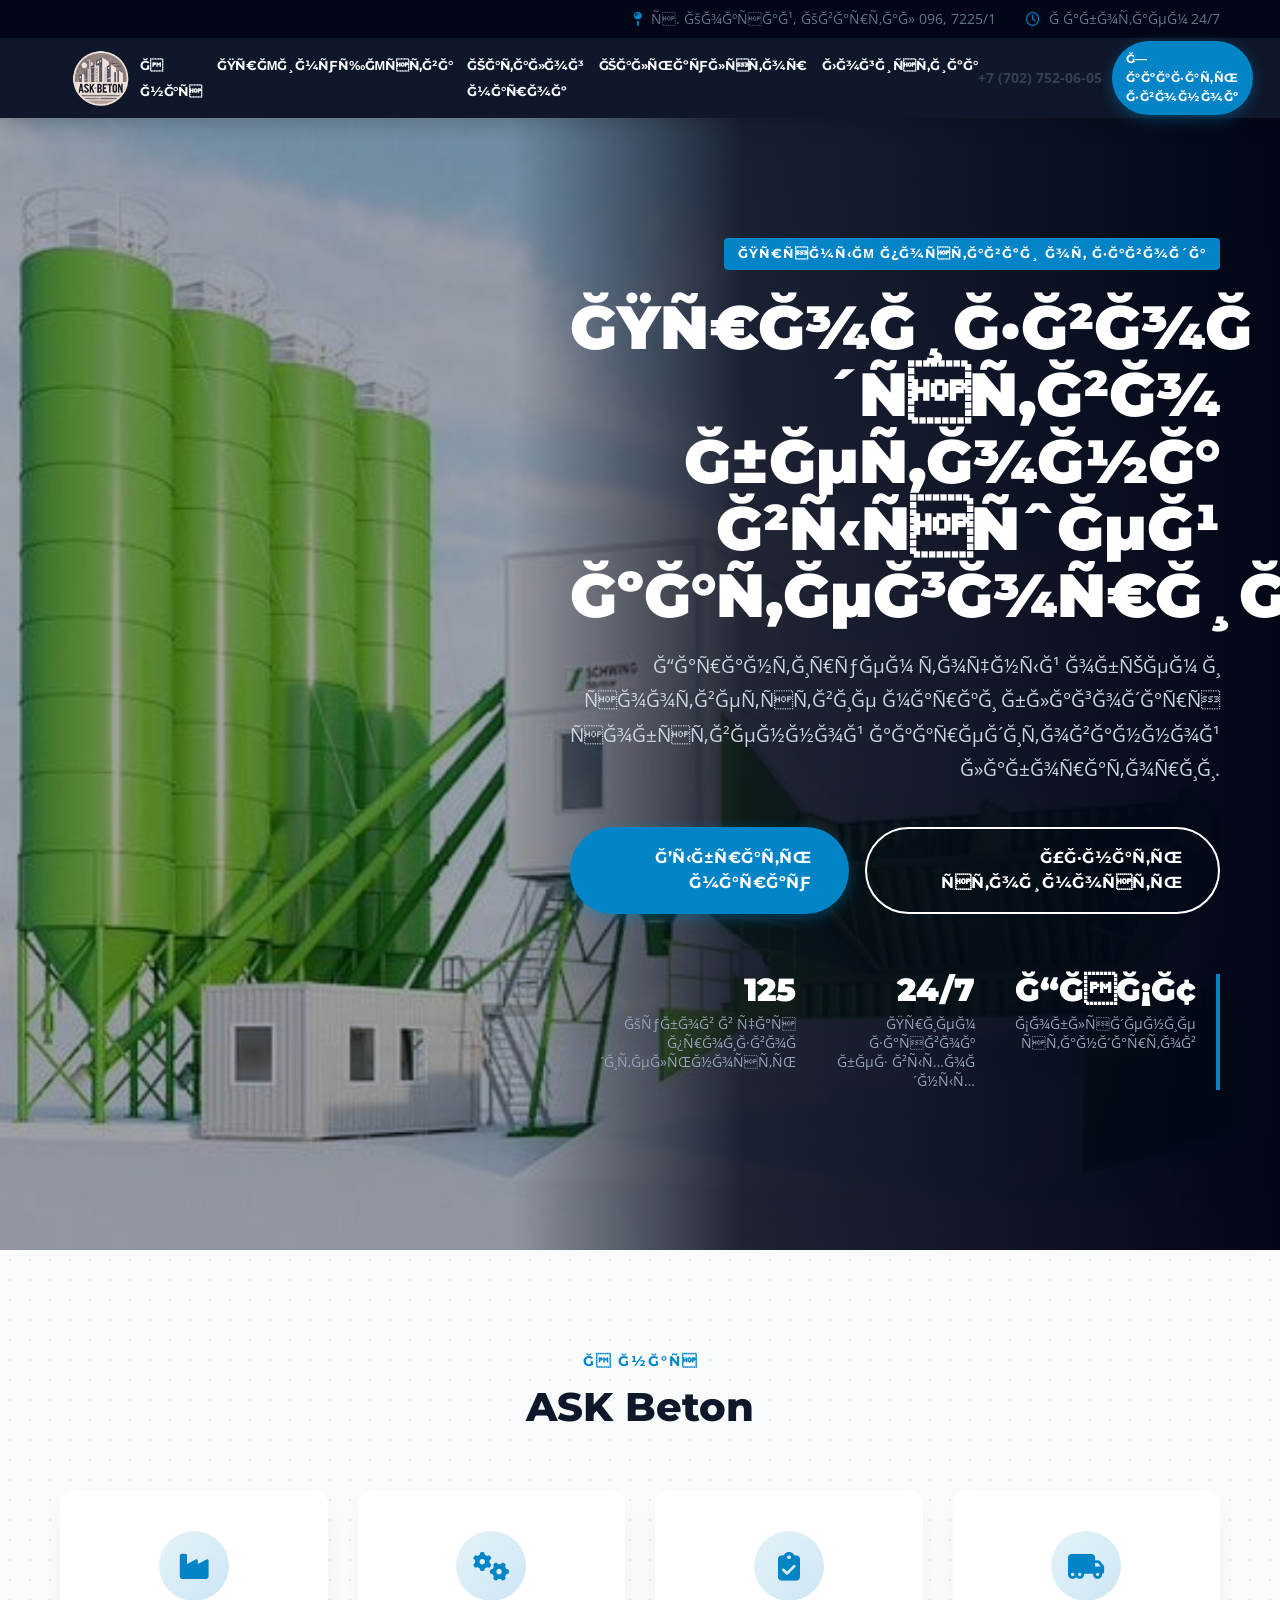
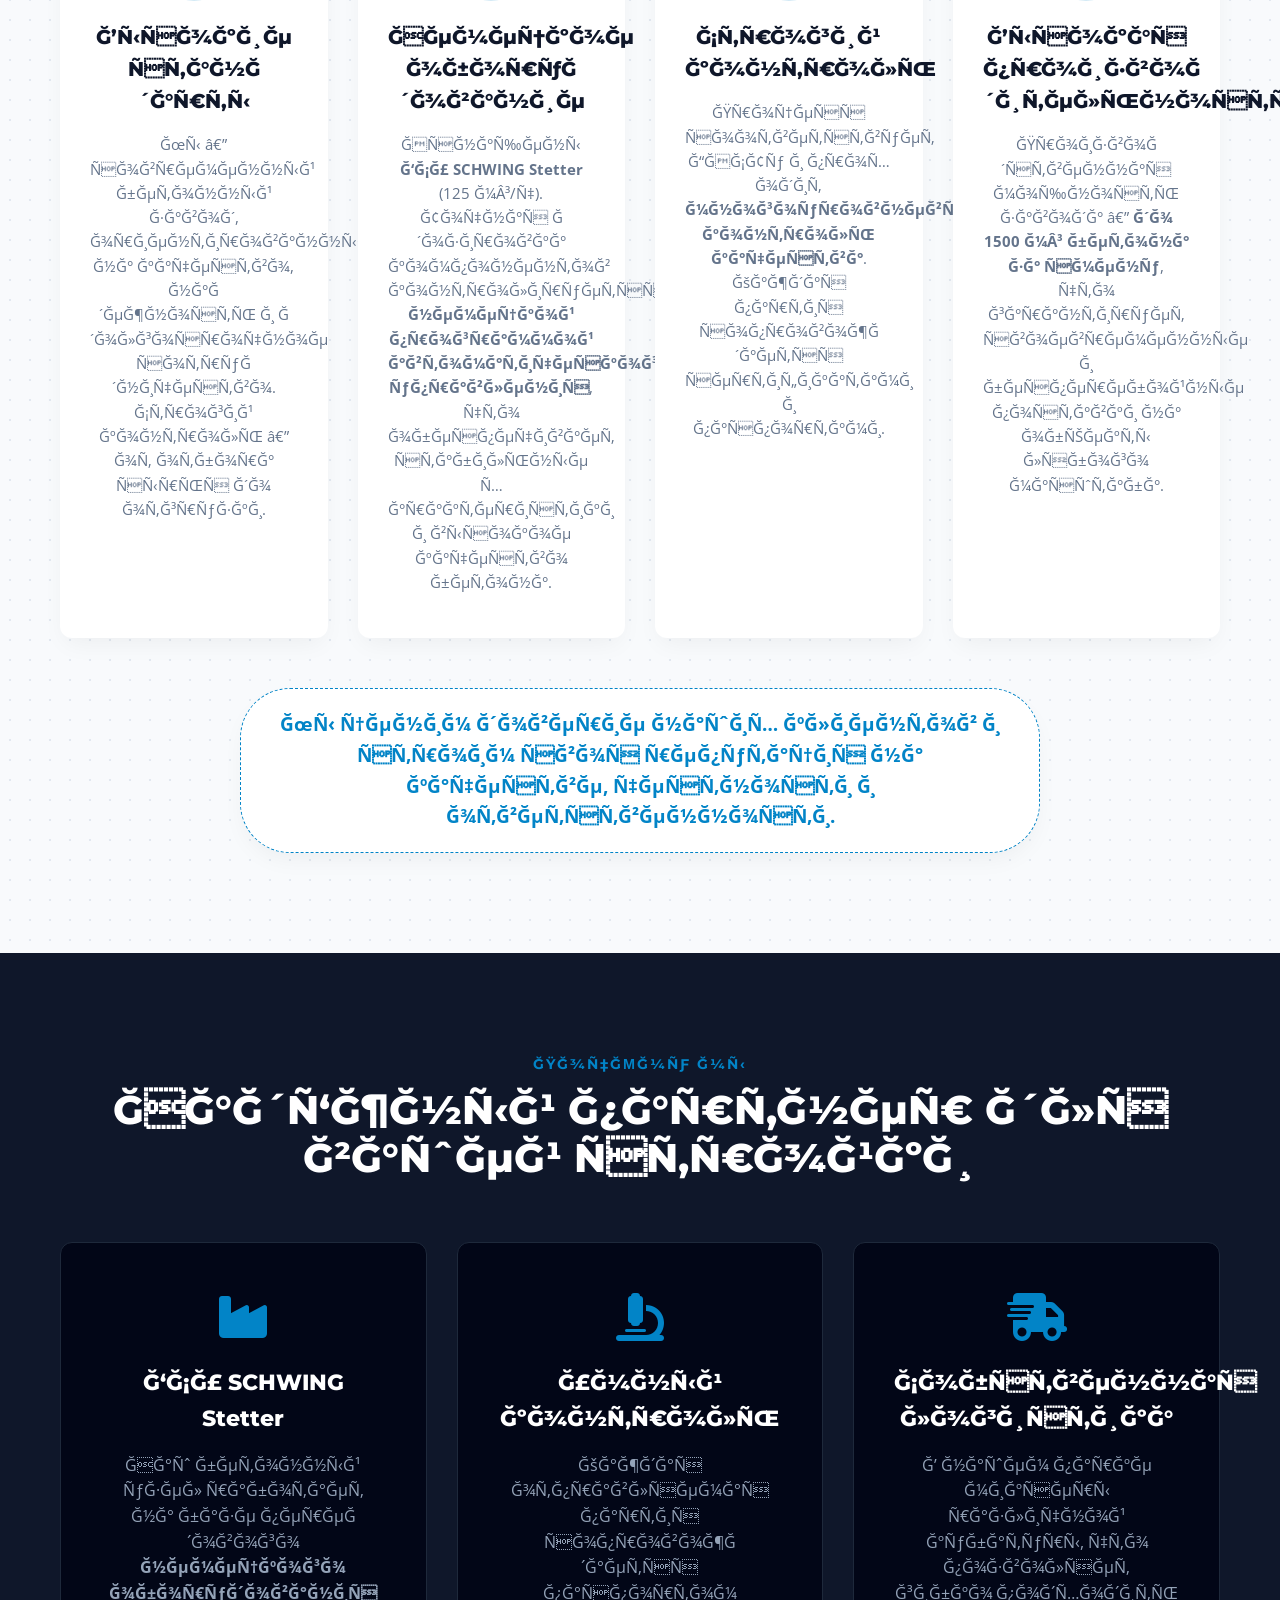
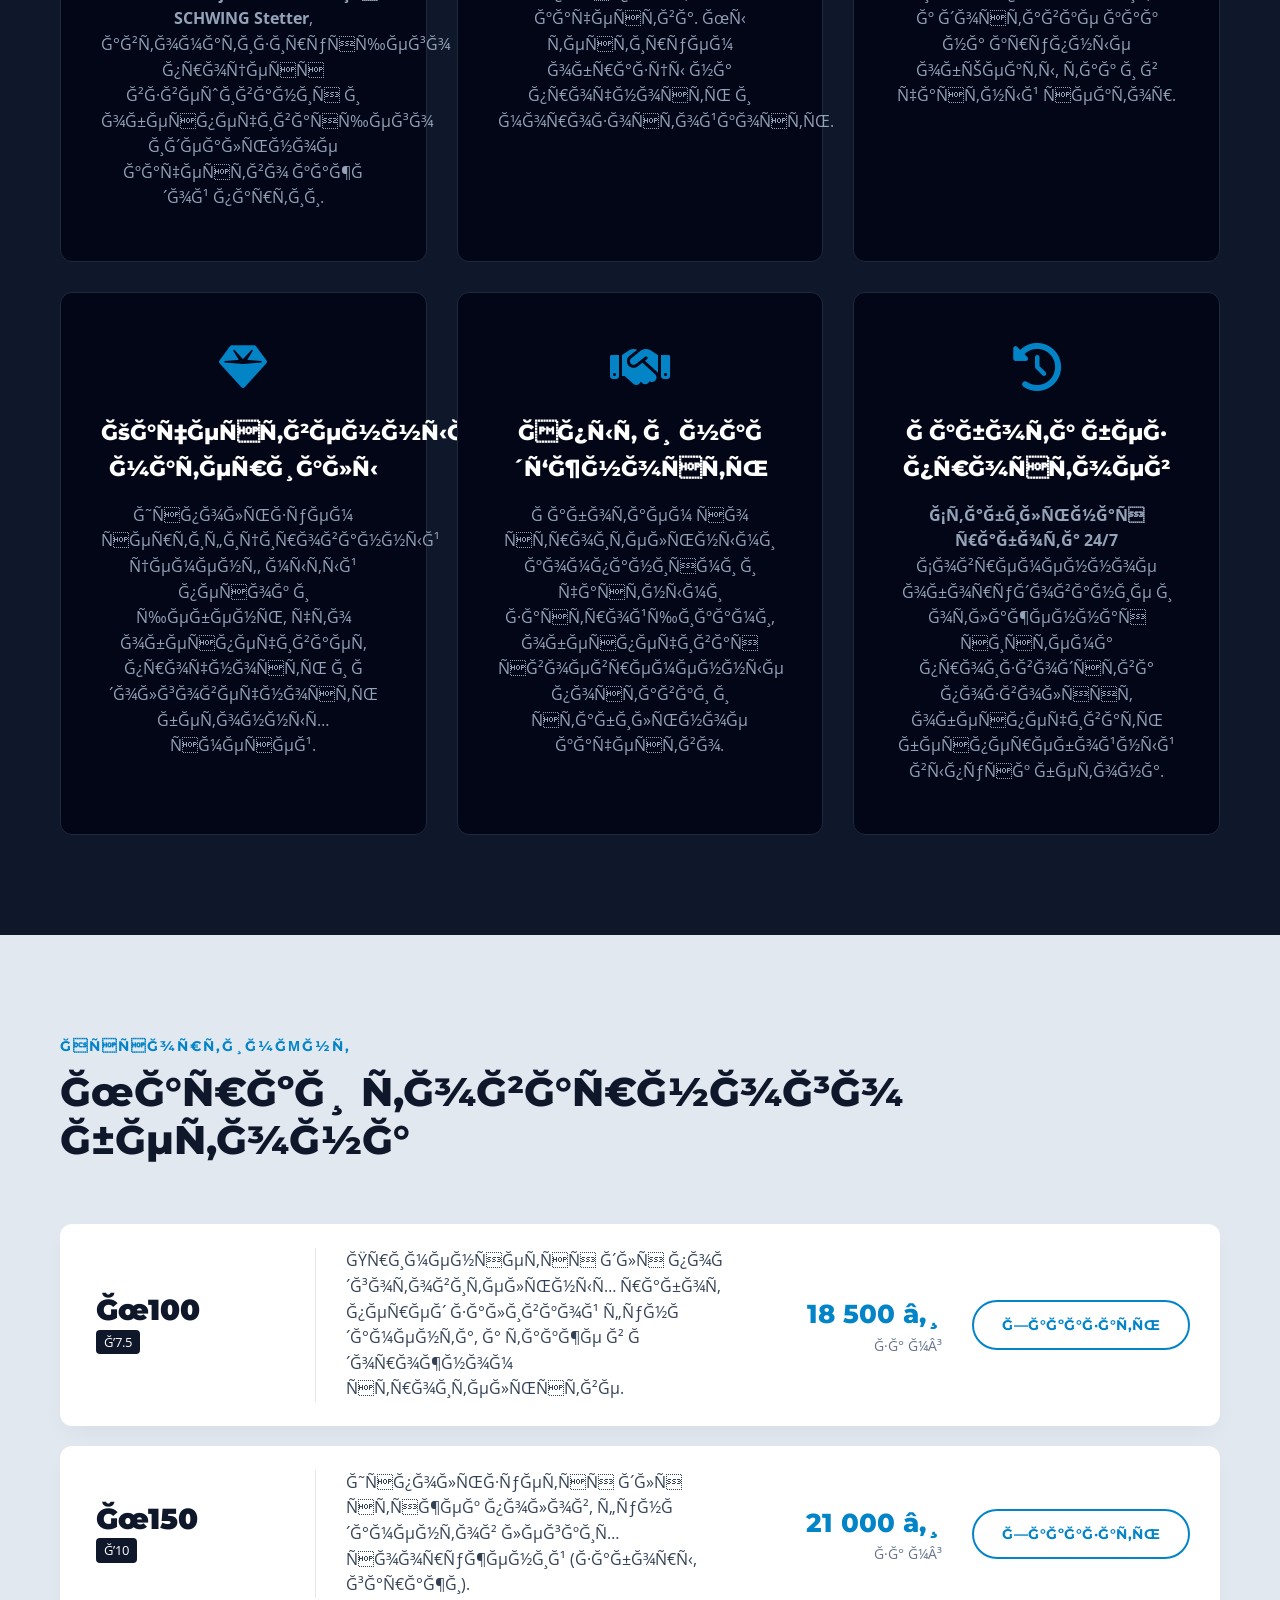
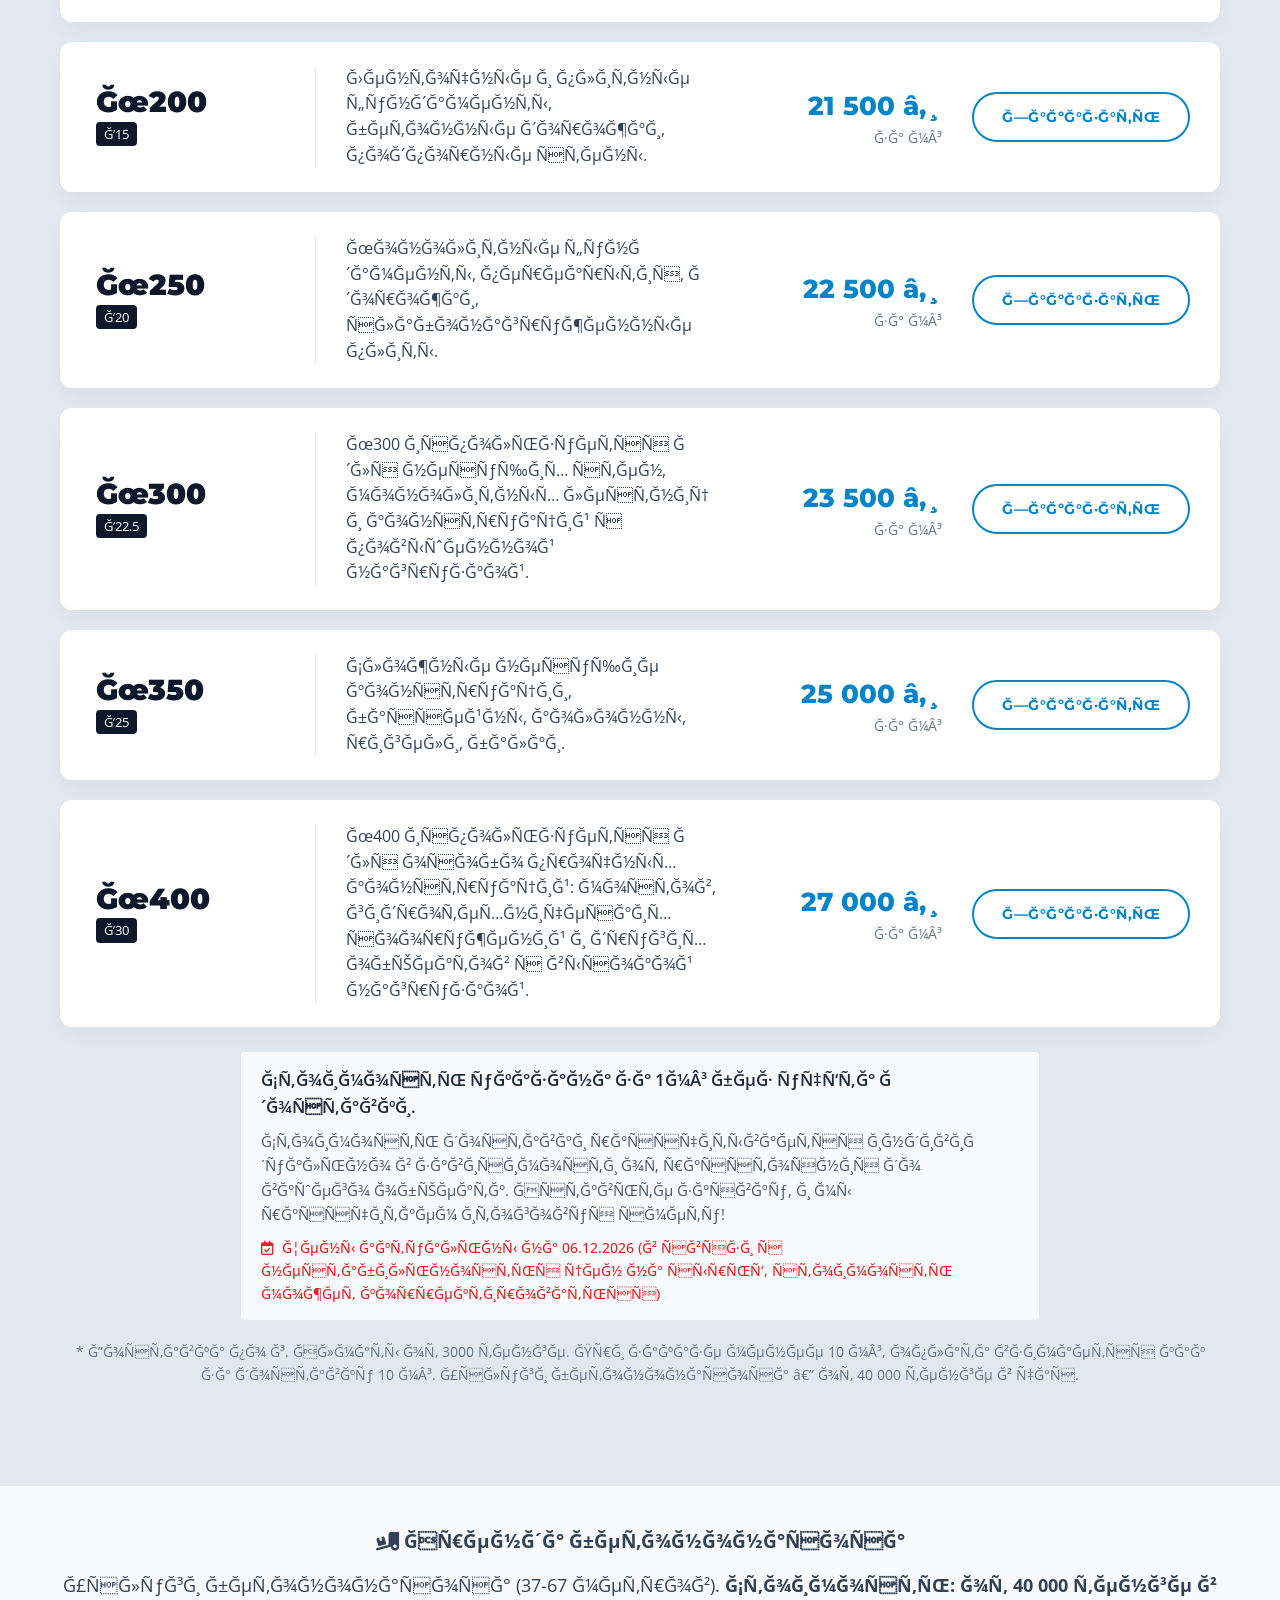
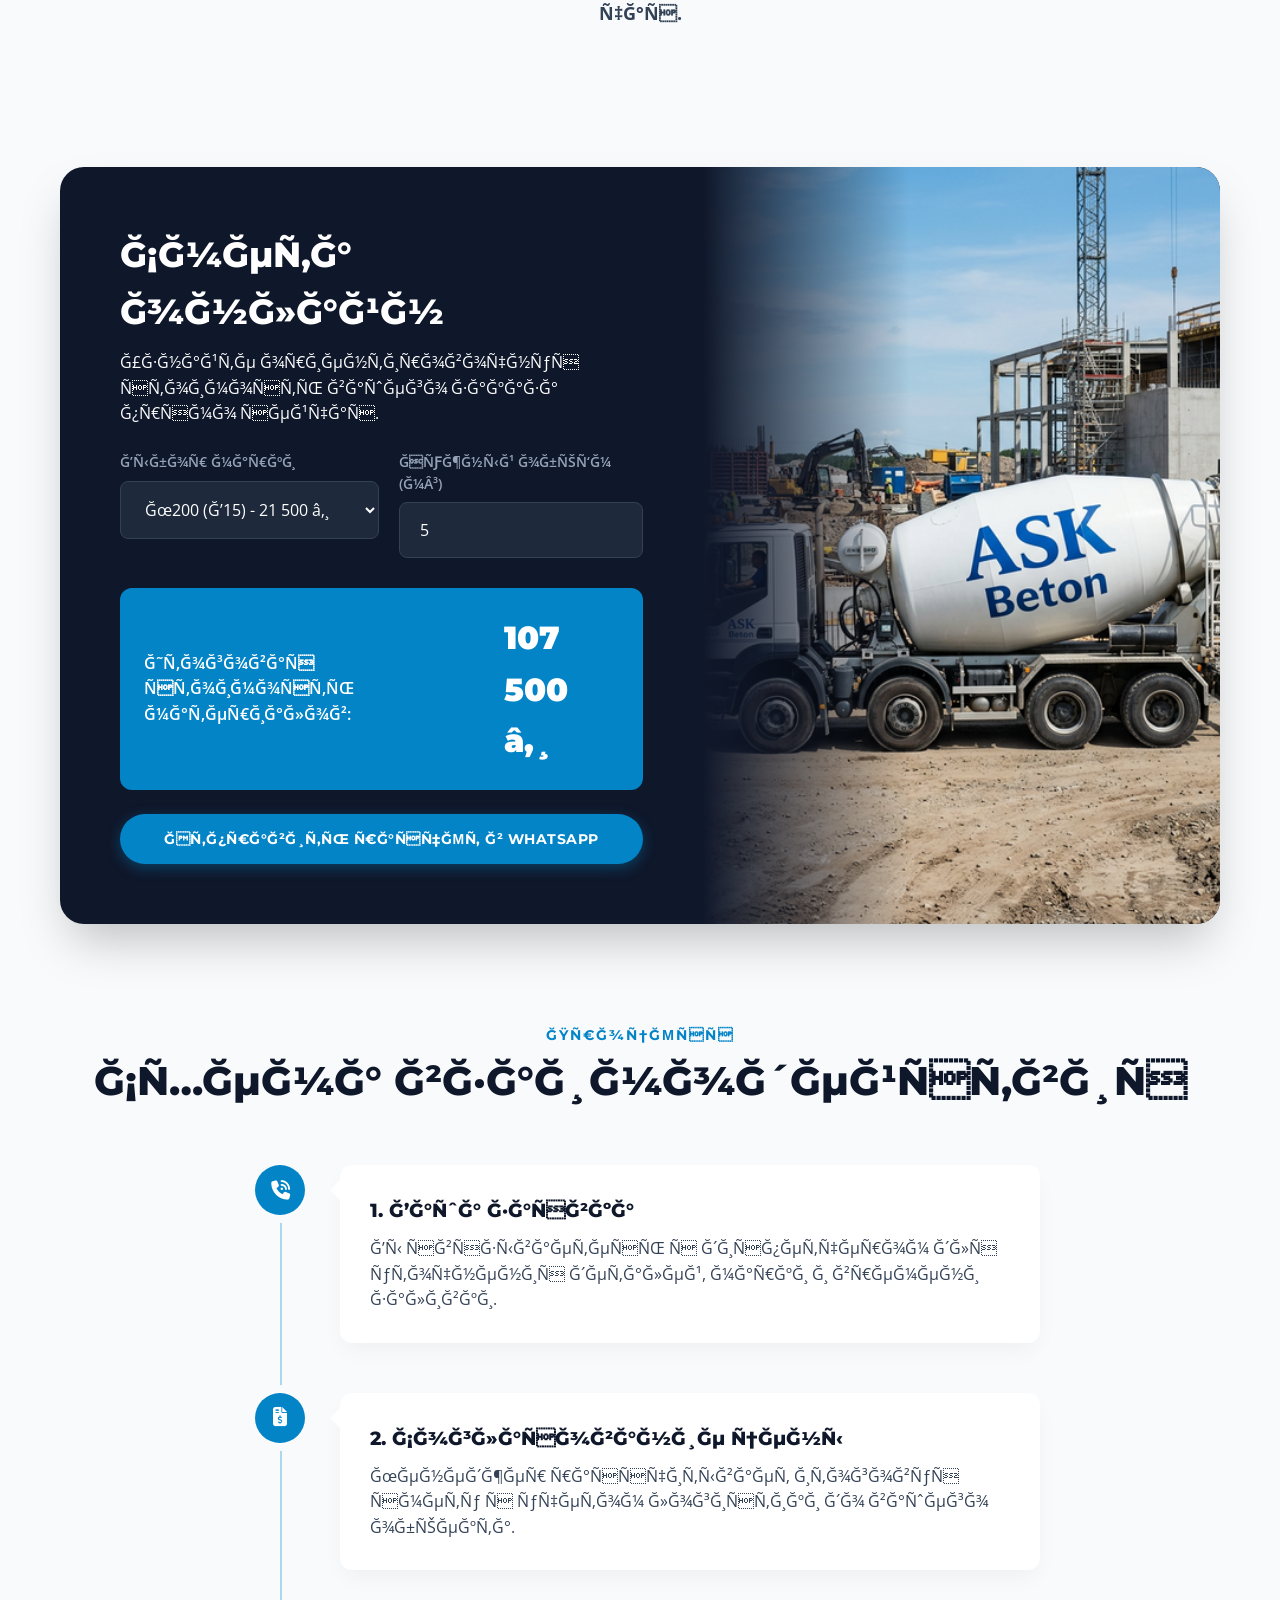
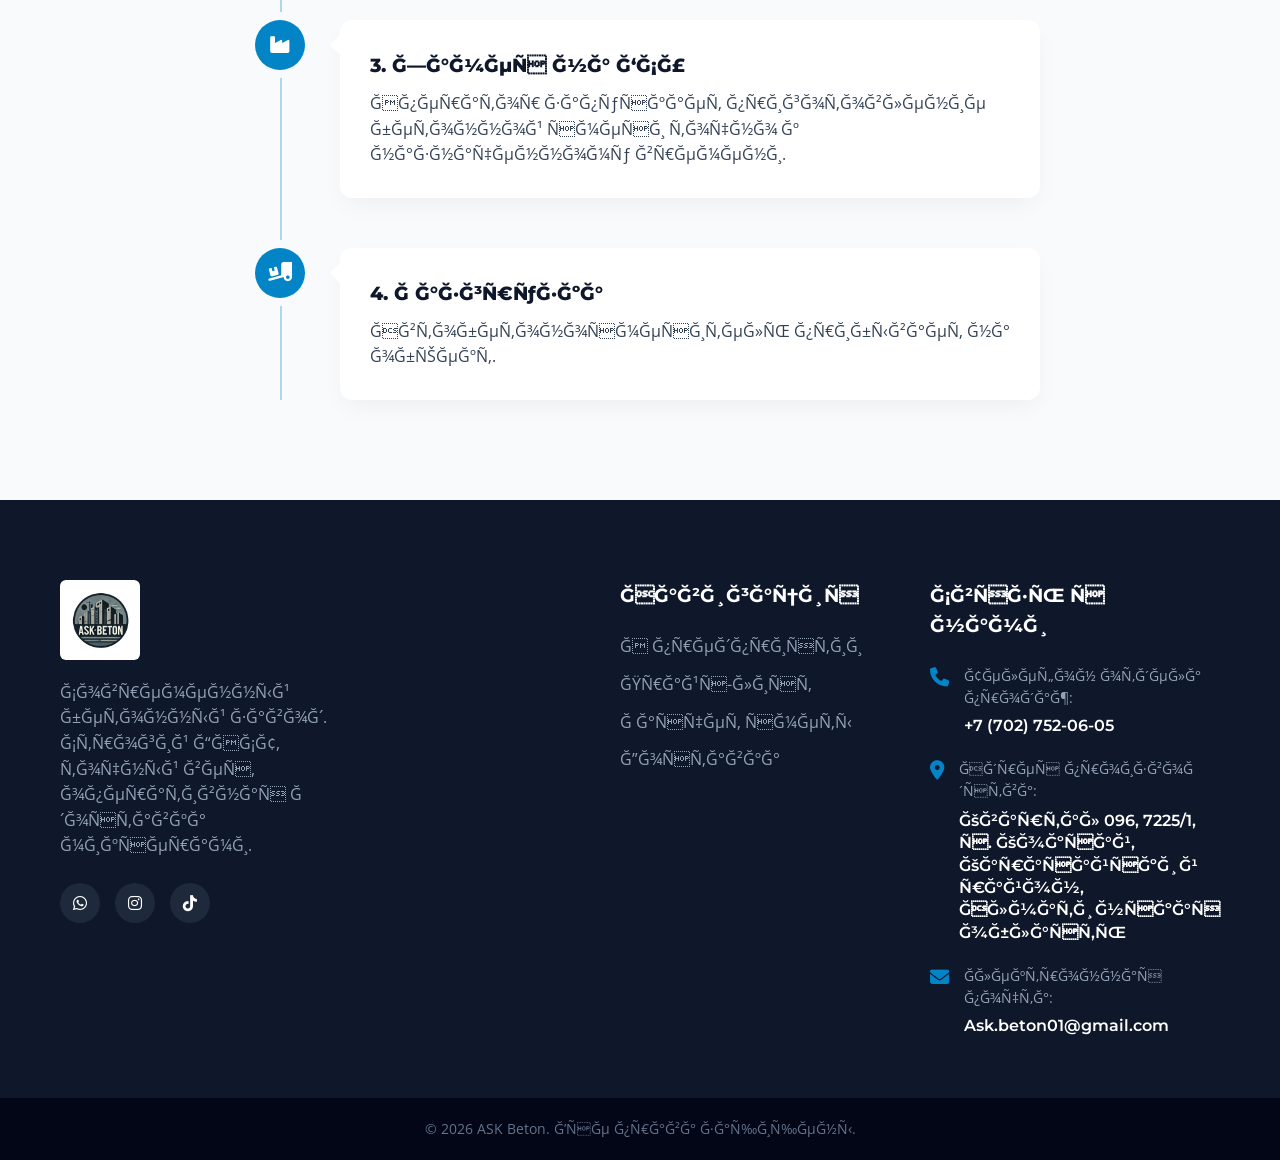
==== commit d25e15bd: "favicon" ====
--- a/index_fixed.html
+++ b/index_fixed.html
@@ -1,9 +1,11 @@
-﻿<!DOCTYPE html>
+<!DOCTYPE html>
 <html lang="ru">
 
 <head>
     <meta charset="UTF-8">
     <meta name="viewport" content="width=device-width, initial-scale=1.0">
+    <link rel="icon" type="image/png" href="images/logo.png">
+    <link rel="shortcut icon" type="image/png" href="images/logo.png">
     <title>ASK Beton | ĞŸÑ€ĞµĞ¼Ğ¸Ğ°Ğ»ÑŒĞ½Ñ‹Ğ¹ Ğ±ĞµÑ‚Ğ¾Ğ½ Ğ¸ Ğ–Ğ‘Ğ˜</title>
     <meta name="description"
         content="ĞŸÑ€ÑĞ¼Ğ¾Ğ¹ Ğ¿Ñ€Ğ¾Ğ¸Ğ·Ğ²Ğ¾Ğ´Ğ¸Ñ‚ĞµĞ»ÑŒ Ğ±ĞµÑ‚Ğ¾Ğ½Ğ° Ğ¸ Ğ¶ĞµĞ»ĞµĞ·Ğ¾Ğ±ĞµÑ‚Ğ¾Ğ½Ğ½Ñ‹Ñ… Ğ¸Ğ·Ğ´ĞµĞ»Ğ¸Ğ¹. Ğ’Ñ‹ÑĞ¾ĞºĞ°Ñ Ğ¼Ğ°Ñ€ĞºĞ°, ÑÑ‚Ñ€Ğ¾Ğ³Ğ¸Ğ¹ Ğ“ĞĞ¡Ğ¢, ÑĞ²Ğ¾Ğ¹ Ğ°Ğ²Ñ‚Ğ¾Ğ¿Ğ°Ñ€Ğº.">
--- a/css/style.css
+++ b/css/style.css
@@ -1,4 +1,4 @@
-﻿/* Reset & Base Variables */
+/* Reset & Base Variables */
 :root {
     /* New Unique Color Palette - Industrial Blue & Dark Charcoal */
     --primary: #0284c7;
@@ -119,8 +119,8 @@
 }
 
 .btn-sm {
-    padding: 10px 20px;
-    font-size: 0.8rem;
+    padding: 6px 12px;
+    font-size: 0.75rem;
 }
 
 .btn-lg {
@@ -232,13 +232,14 @@
 
 .desktop-nav ul {
     display: flex;
-    gap: 32px;
+    gap: 15px;
 }
 
 .desktop-nav a {
     font-family: var(--font-heading);
-    font-weight: 600;
-    font-size: 0.9rem;
+    font-weight: 700;
+    font-size: 0.8rem;
+    letter-spacing: -0.2px;
     color: var(--light-bg);
     text-transform: uppercase;
     position: relative;
@@ -271,7 +272,12 @@
 .header-actions {
     display: flex;
     align-items: center;
-    gap: 20px;
+    gap: 10px;
+}
+.phone-link {
+    font-weight: 700;
+    font-size: 0.85rem;
+    white-space: nowrap;
 }
 
 .contact-number {
@@ -1060,7 +1066,7 @@
     display: flex;
     align-items: center;
     gap: 5px;
-    margin-left: 20px;
+    margin-right: 20px;
     background: rgba(255,255,255,0.05);
     padding: 4px;
     border-radius: 20px;
@@ -1094,4 +1100,4 @@
         margin-top: 15px;
         justify-content: center;
     }
-}+}
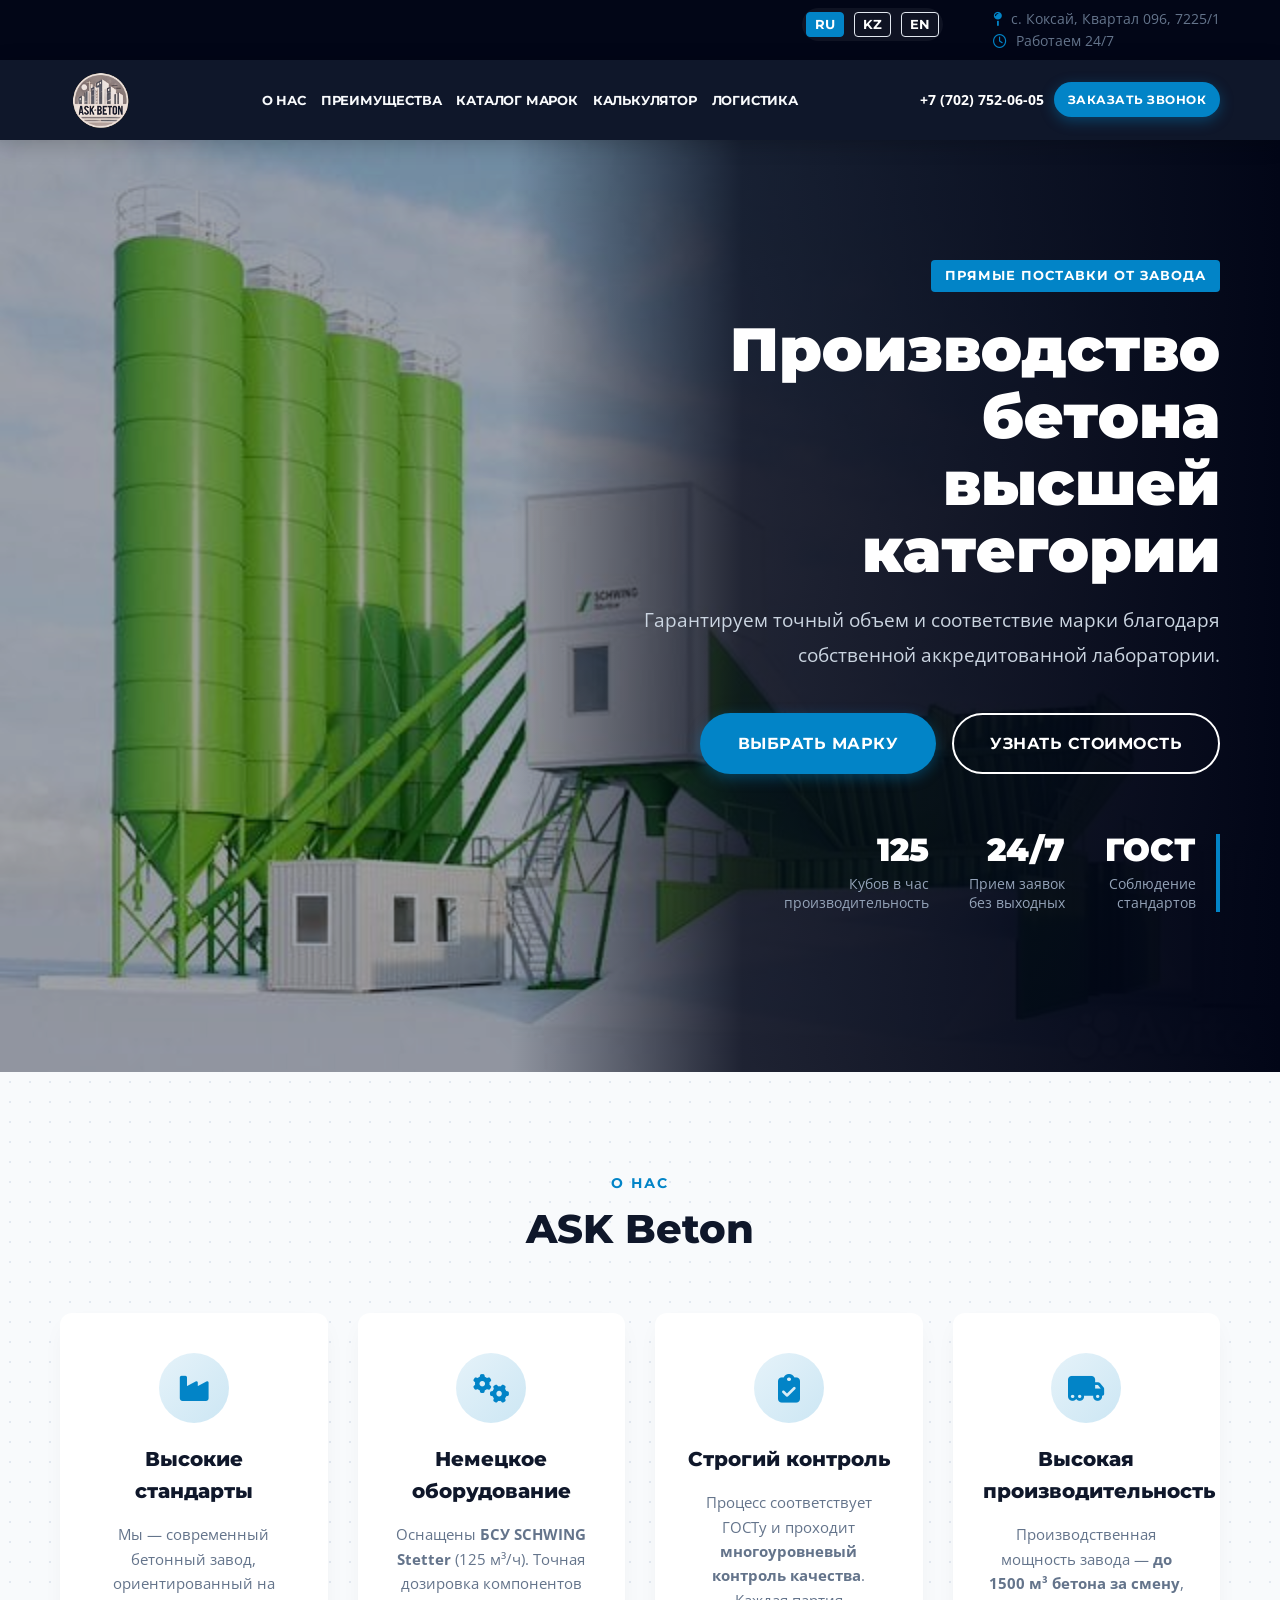
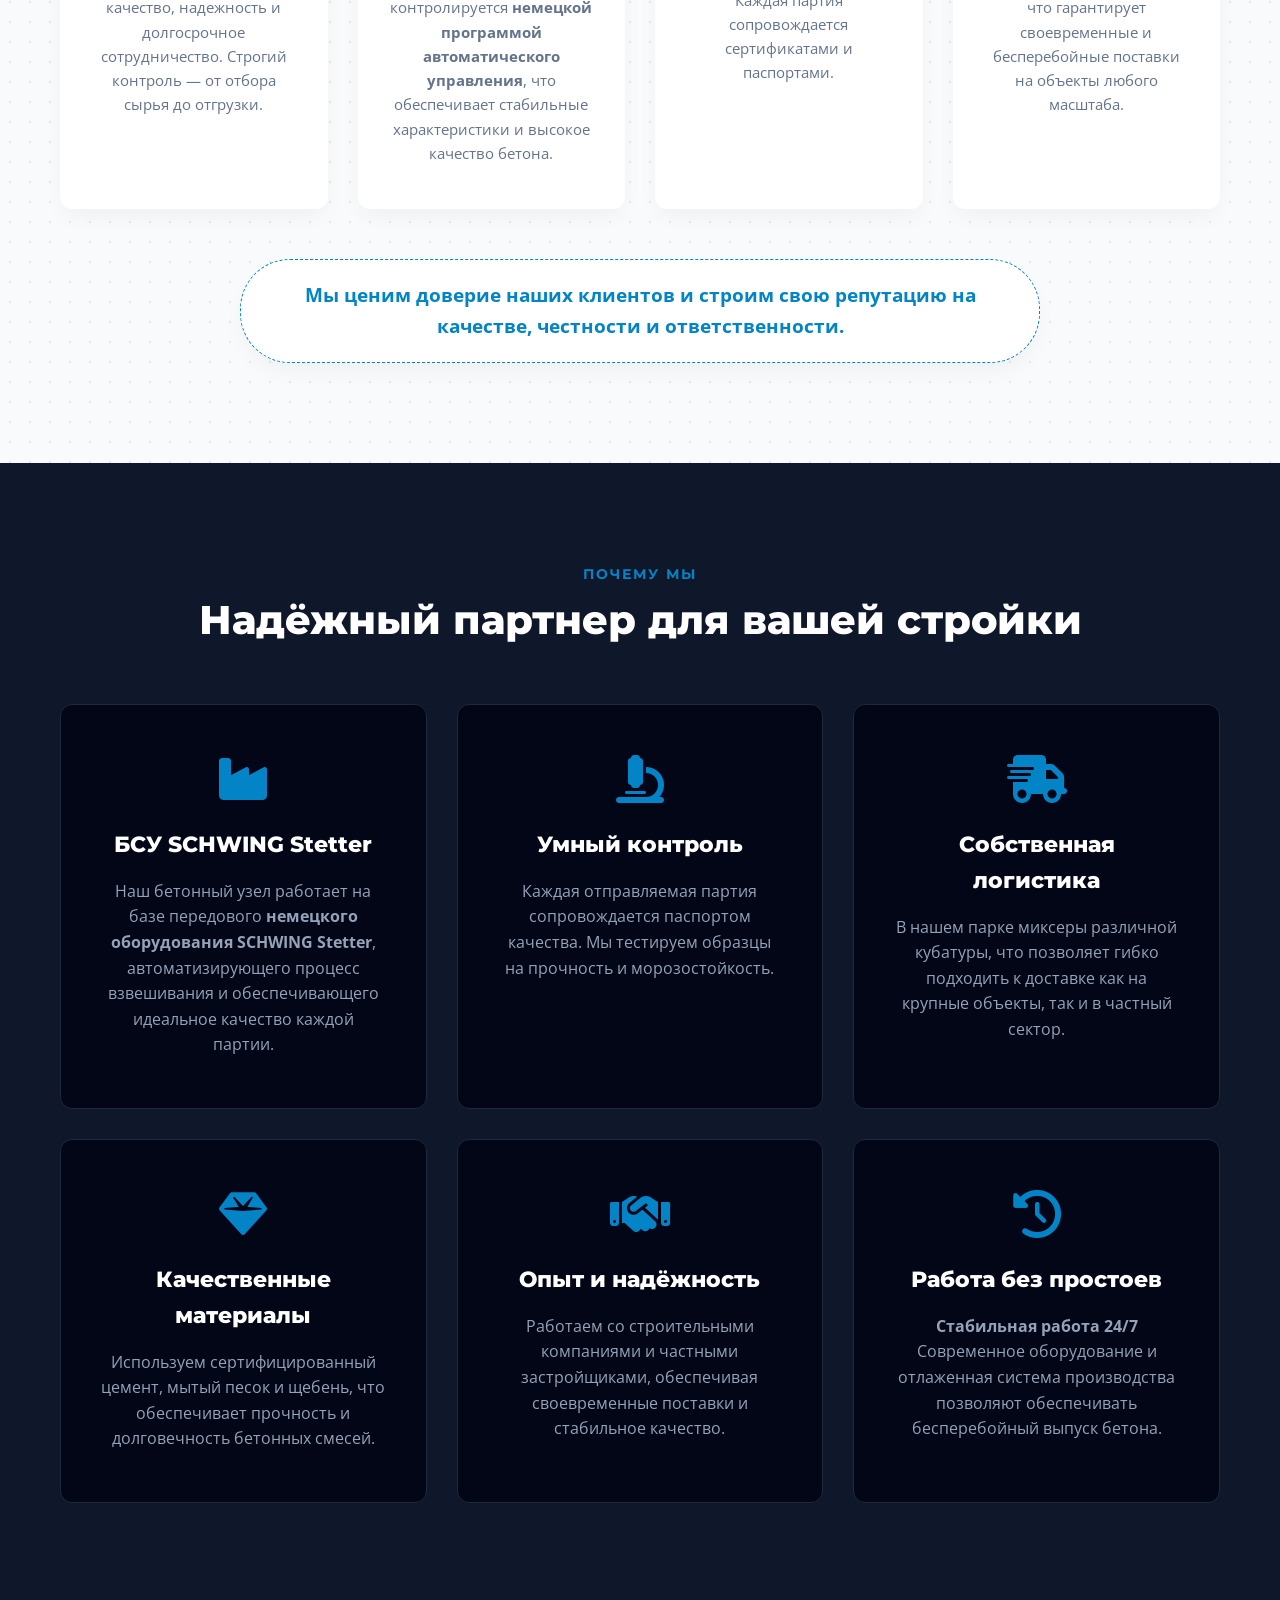
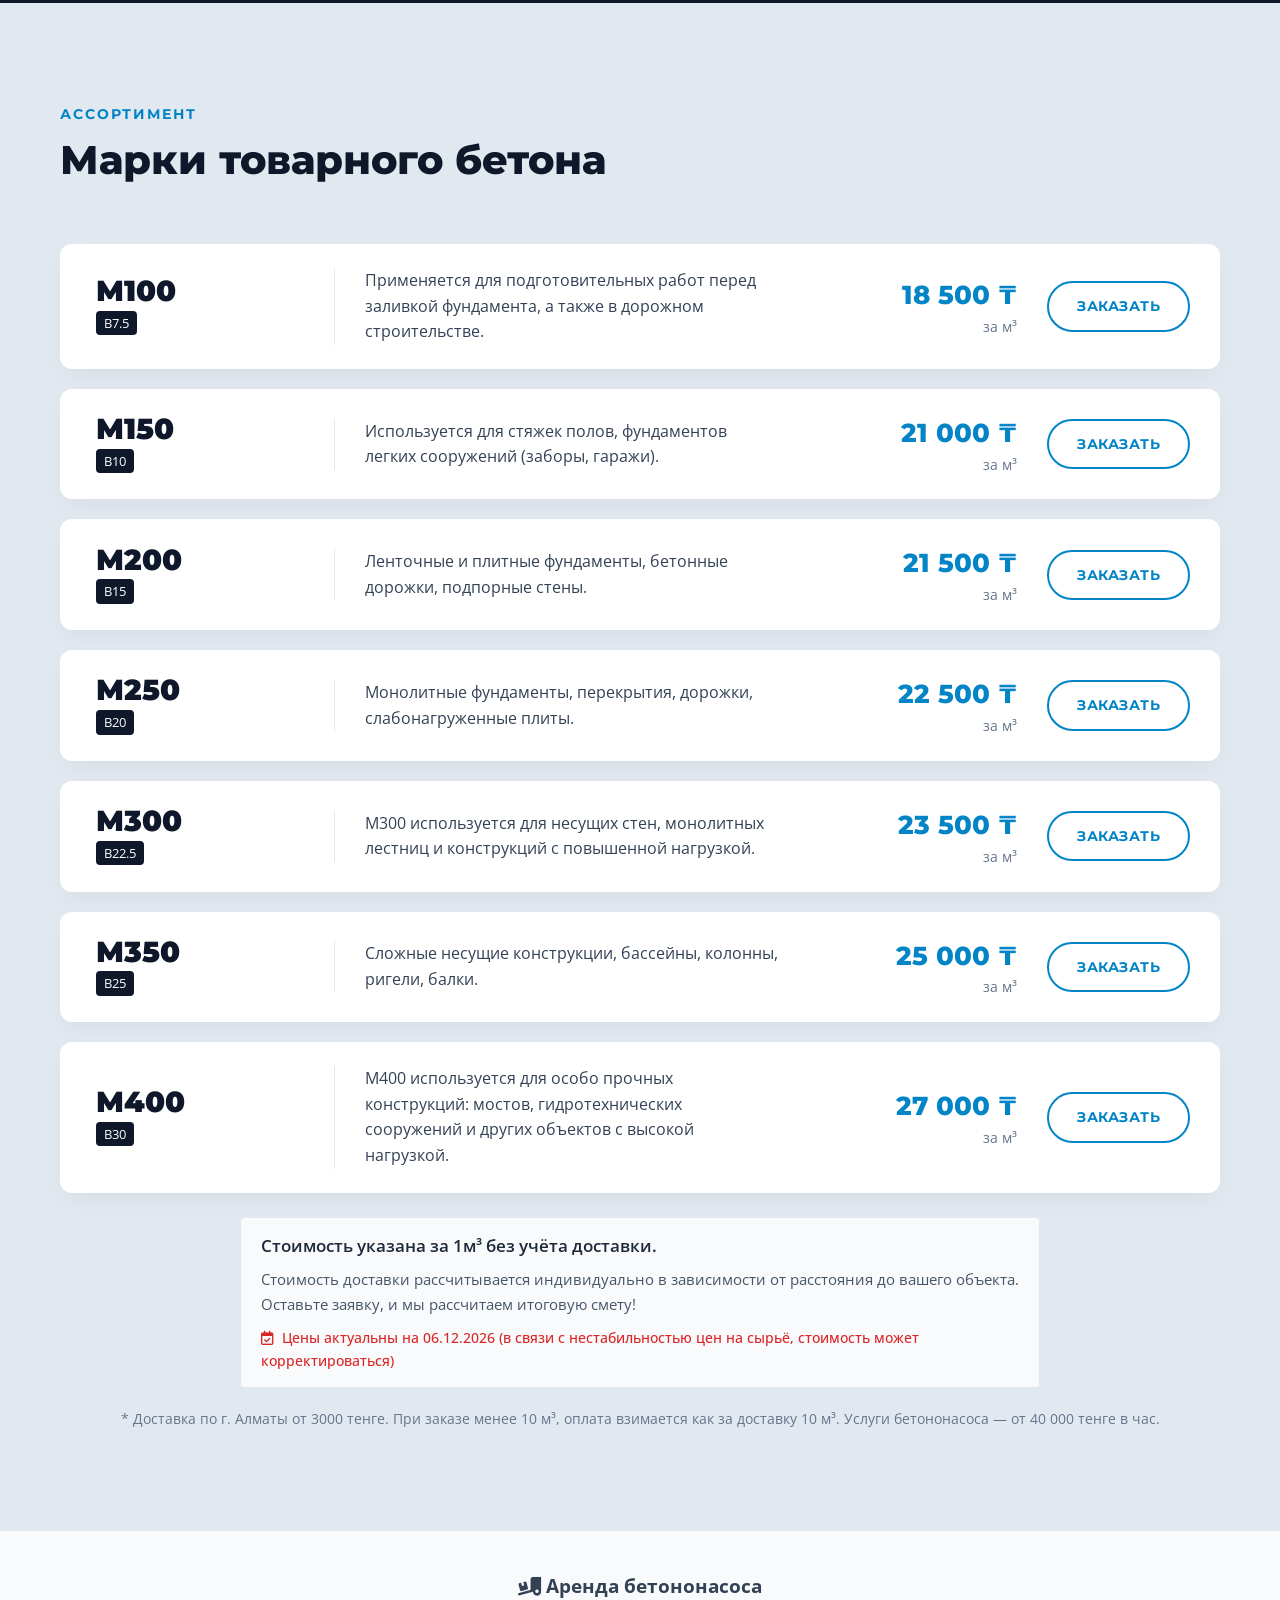
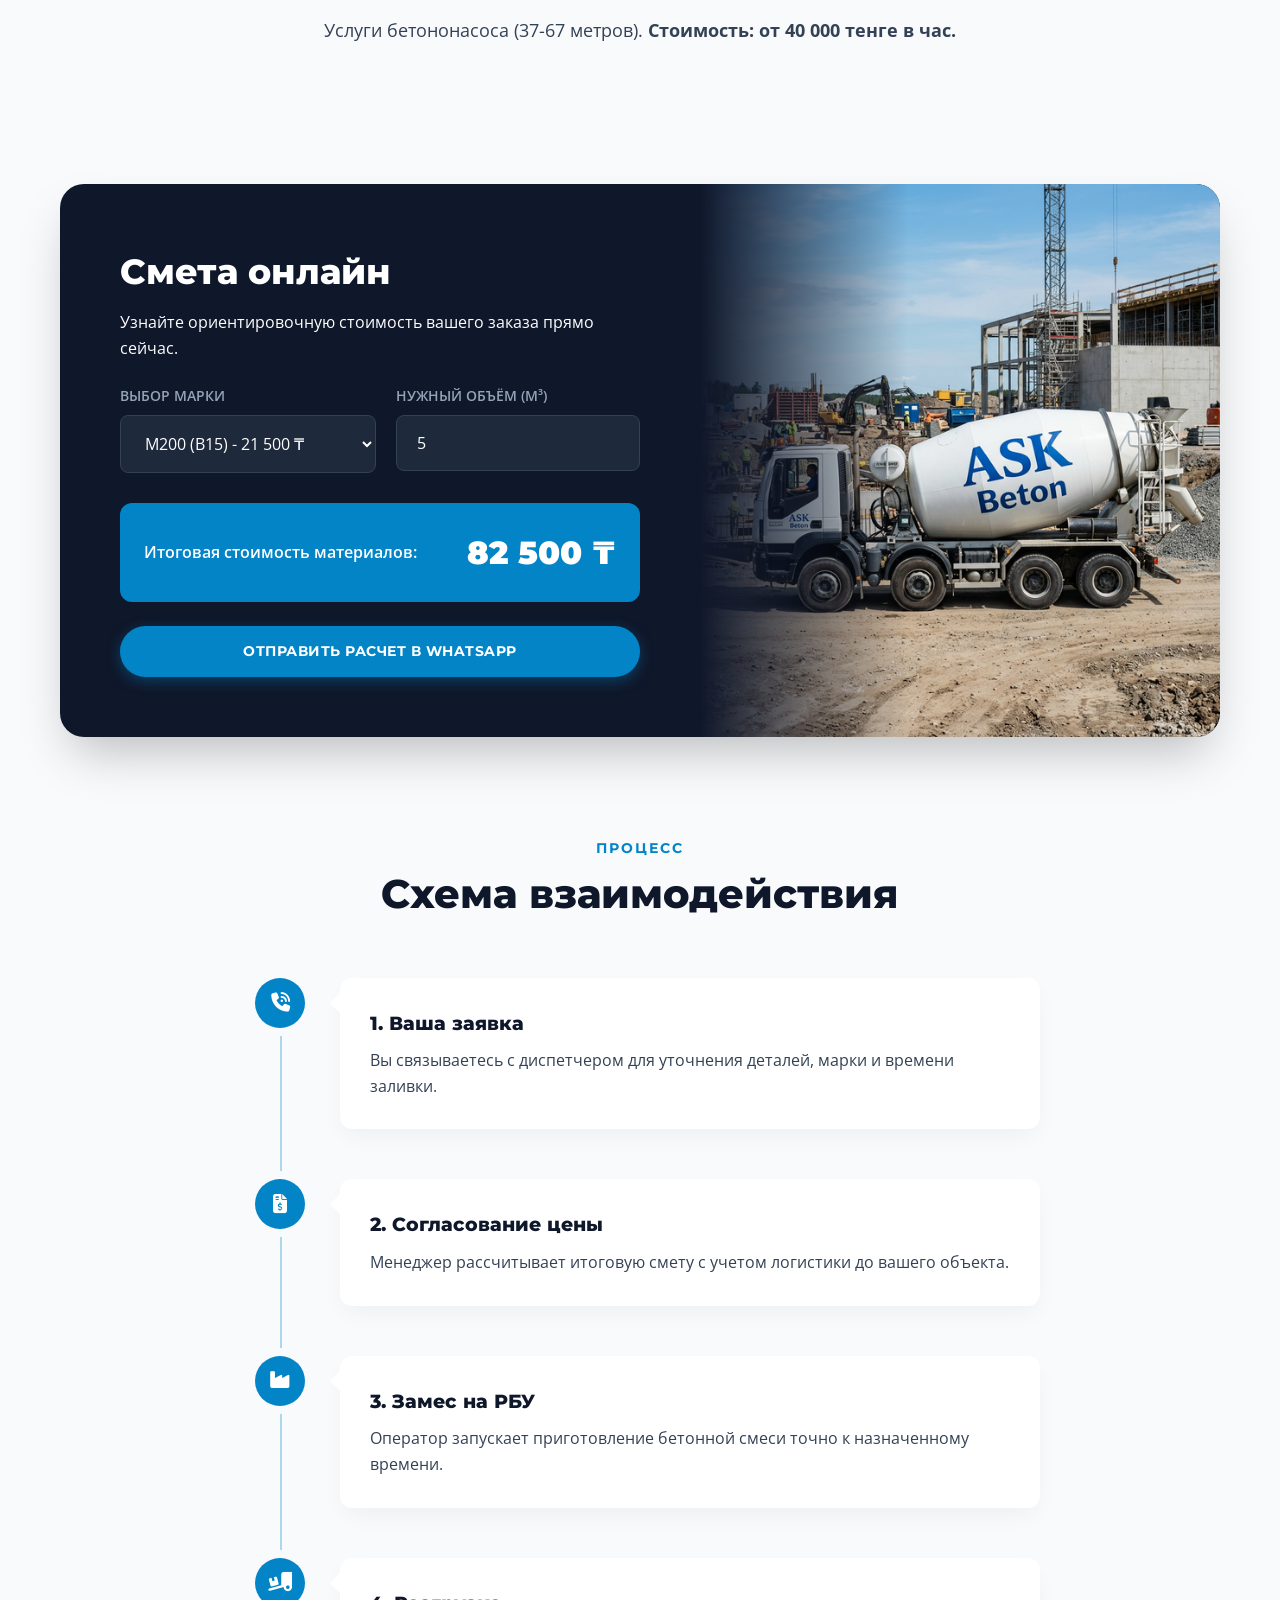
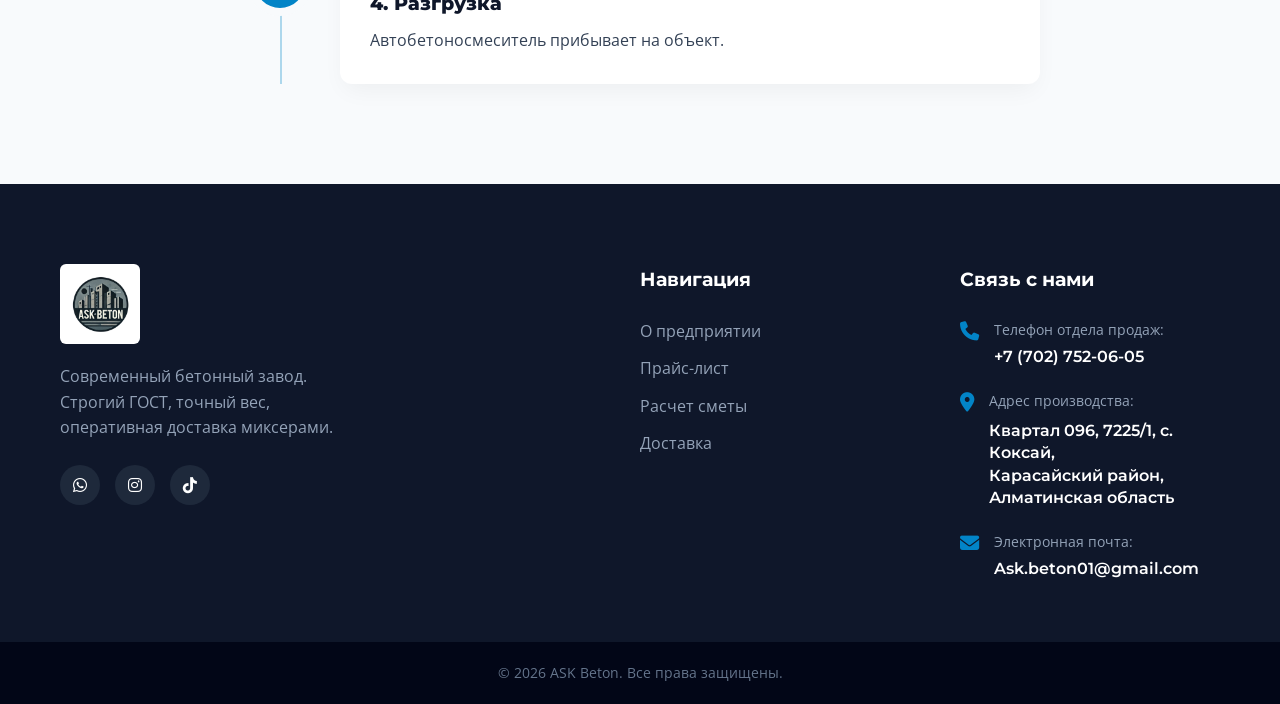
==== commit da7a800b: "cache buster and class rename for mobile menu fix" ====
--- a/index_fixed.html
+++ b/index_fixed.html
@@ -4,19 +4,43 @@
 <head>
     <meta charset="UTF-8">
     <meta name="viewport" content="width=device-width, initial-scale=1.0">
-    <link rel="icon" type="image/png" href="images/logo.png">
-    <link rel="shortcut icon" type="image/png" href="images/logo.png">
-    <title>ASK Beton | ĞŸÑ€ĞµĞ¼Ğ¸Ğ°Ğ»ÑŒĞ½Ñ‹Ğ¹ Ğ±ĞµÑ‚Ğ¾Ğ½ Ğ¸ Ğ–Ğ‘Ğ˜</title>
+    <link rel="icon" type="image/png" href="images/favicon.png">
+    <link rel="shortcut icon" type="image/png" href="images/favicon.png">
+    <title>ASK Beton | Премиальный бетон и ЖБИ</title>
     <meta name="description"
-        content="ĞŸÑ€ÑĞ¼Ğ¾Ğ¹ Ğ¿Ñ€Ğ¾Ğ¸Ğ·Ğ²Ğ¾Ğ´Ğ¸Ñ‚ĞµĞ»ÑŒ Ğ±ĞµÑ‚Ğ¾Ğ½Ğ° Ğ¸ Ğ¶ĞµĞ»ĞµĞ·Ğ¾Ğ±ĞµÑ‚Ğ¾Ğ½Ğ½Ñ‹Ñ… Ğ¸Ğ·Ğ´ĞµĞ»Ğ¸Ğ¹. Ğ’Ñ‹ÑĞ¾ĞºĞ°Ñ Ğ¼Ğ°Ñ€ĞºĞ°, ÑÑ‚Ñ€Ğ¾Ğ³Ğ¸Ğ¹ Ğ“ĞĞ¡Ğ¢, ÑĞ²Ğ¾Ğ¹ Ğ°Ğ²Ñ‚Ğ¾Ğ¿Ğ°Ñ€Ğº.">
+        content="Прямой производитель бетона и железобетонных изделий. Высокая марка, строгий ГОСТ, свой автопарк.">
     <!-- Google Fonts -->
     <link rel="preconnect" href="https://fonts.googleapis.com">
     <link rel="preconnect" href="https://fonts.gstatic.com" crossorigin>
     <link
         href="https://fonts.googleapis.com/css2?family=Montserrat:wght@400;600;800;900&family=Open+Sans:wght@400;500;700&display=swap"
         rel="stylesheet">
-    <link rel="stylesheet" href="css/style.css">
+    <link rel="stylesheet" href="css/style.css?v=1.1">
     <link rel="stylesheet" href="https://cdnjs.cloudflare.com/ajax/libs/font-awesome/6.4.0/css/all.min.css">
+    <style>
+        .lang-switcher {
+            display: flex;
+            gap: 10px;
+            align-items: center;
+        }
+
+        .lang-btn {
+            background: transparent;
+            border: 1px solid var(--border-color);
+            color: var(--white);
+            padding: 4px 8px;
+            border-radius: 4px;
+            font-size: 0.8rem;
+            cursor: pointer;
+            transition: var(--trans-speed);
+        }
+
+        .lang-btn:hover,
+        .lang-btn.active {
+            background: var(--primary);
+            border-color: var(--primary);
+        }
+    </style>
 </head>
 
 <body>
@@ -25,12 +49,23 @@
     <header class="main-header">
         <div class="header-top">
             <div class="container header-top-inner">
-                <div class="location"><a
-                        href="https://yandex.kz/maps/?text=ĞšĞ²Ğ°Ñ€Ñ‚Ğ°Ğ»+096,+7225%2F1,+Ñ.+ĞšĞ¾ĞºÑĞ°Ğ¹,+ĞšĞ°Ñ€Ğ°ÑĞ°Ğ¹ÑĞºĞ¸Ğ¹+Ñ€Ğ°Ğ¹Ğ¾Ğ½,+ĞĞ»Ğ¼Ğ°Ñ‚Ğ¸Ğ½ÑĞºĞ°Ñ+Ğ¾Ğ±Ğ»Ğ°ÑÑ‚ÑŒ"
-                        target="_blank" style="color: inherit; text-decoration: none; transition: color 0.3s;"
-                        onmouseover="this.style.color='#0284c7'" onmouseout="this.style.color='inherit'"><i
-                            class="fa-solid fa-map-pin"></i> Ñ. ĞšĞ¾ĞºÑĞ°Ğ¹, ĞšĞ²Ğ°Ñ€Ñ‚Ğ°Ğ» 096, 7225/1</a></div>
-                <div class="working-hours"><i class="fa-regular fa-clock"></i> Ğ Ğ°Ğ±Ğ¾Ñ‚Ğ°ĞµĞ¼ 24/7</div>
+                <div class="header-top-left">
+                    <div class="lang-switcher">
+                        <button class="lang-btn active" data-lang="ru">RU</button>
+                        <button class="lang-btn" data-lang="kz">KZ</button>
+                        <button class="lang-btn" data-lang="en">EN</button>
+                    </div>
+                </div>
+                <div class="header-top-right">
+                    <div class="location"><a
+                                href="https://2gis.kz/almaty/geo/70000001101045196"
+                            target="_blank" style="color: inherit; text-decoration: none; transition: color 0.3s;"
+                            onmouseover="this.style.color='#0284c7'" onmouseout="this.style.color='inherit'"><i
+                                class="fa-solid fa-map-pin"></i> <span data-i18n="header.location">с. Коксай, Квартал
+                                096, 7225/1</span></a></div>
+                    <div class="working-hours"><i class="fa-regular fa-clock"></i> <span
+                            data-i18n="header.hours">Работаем 24/7</span></div>
+                </div>
             </div>
         </div>
         <div class="header-main">
@@ -41,18 +76,32 @@
                 </a>
 
                 <nav class="desktop-nav">
-                    <ul>
-                        <li><a href="#about">Ğ Ğ½Ğ°Ñ</a></li>
-                        <li><a href="#company">ĞŸÑ€ĞµĞ¸Ğ¼ÑƒÑ‰ĞµÑÑ‚Ğ²Ğ°</a></li>
-                        <li><a href="#catalog">ĞšĞ°Ñ‚Ğ°Ğ»Ğ¾Ğ³ Ğ¼Ğ°Ñ€Ğ¾Ğº</a></li>
-                        <li><a href="#calc">ĞšĞ°Ğ»ÑŒĞºÑƒĞ»ÑÑ‚Ğ¾Ñ€</a></li>
-                        <li><a href="#logistics">Ğ›Ğ¾Ğ³Ğ¸ÑÑ‚Ğ¸ĞºĞ°</a></li>
+                    <ul class="nav-list">
+                        <li><a href="#about" data-i18n="nav.about">О нас</a></li>
+                        <li><a href="#company" data-i18n="nav.company">Преимущества</a></li>
+                        <li><a href="#catalog" data-i18n="nav.catalog">Каталог марок</a></li>
+                        <li><a href="#calc" data-i18n="nav.calc">Калькулятор</a></li>
+                        <li><a href="#logistics" data-i18n="nav.log">Логистика</a></li>
                     </ul>
+                    <div class="nav-mobile-only">
+                        <div class="lang-switcher">
+                            <button class="lang-btn active" data-lang="ru">RU</button>
+                            <button class="lang-btn" data-lang="kz">KZ</button>
+                            <button class="lang-btn" data-lang="en">EN</button>
+                        </div>
+                        <div class="location">
+                            <a href="https://2gis.kz/almaty/geo/70000001101045196" target="_blank">
+                                <i class="fa-solid fa-map-pin"></i> 
+                                <span data-i18n="header.location">с. Коксай, Квартал 096, 7225/1</span>
+                            </a>
+                        </div>
+                    </div>
                 </nav>
 
                 <div class="header-actions">
                     <a href="tel:+77027520605" class="phone-link">+7 (702) 752-06-05</a>
-                    <a href="#contact" class="btn btn-primary btn-sm hidden-mobile">Ğ—Ğ°ĞºĞ°Ğ·Ğ°Ñ‚ÑŒ Ğ·Ğ²Ğ¾Ğ½Ğ¾Ğº</a>
+                    <a href="#contact" class="btn btn-primary btn-sm hidden-mobile" data-i18n="header.call">Заказать
+                        звонок</a>
                     <button class="menu-toggle"><i class="fa-solid fa-bars"></i></button>
                 </div>
             </div>
@@ -64,26 +113,27 @@
         <div class="hero-overlay"></div>
         <div class="container">
             <div class="hero-content fade-in">
-                <div class="hero-tag">ĞŸÑ€ÑĞ¼Ñ‹Ğµ Ğ¿Ğ¾ÑÑ‚Ğ°Ğ²ĞºĞ¸ Ğ¾Ñ‚ Ğ·Ğ°Ğ²Ğ¾Ğ´Ğ°</div>
-                <h1 class="hero-heading">ĞŸÑ€Ğ¾Ğ¸Ğ·Ğ²Ğ¾Ğ´ÑÑ‚Ğ²Ğ¾ Ğ±ĞµÑ‚Ğ¾Ğ½Ğ°<br>Ğ²Ñ‹ÑÑˆĞµĞ¹ ĞºĞ°Ñ‚ĞµĞ³Ğ¾Ñ€Ğ¸Ğ¸</h1>
-                <p class="hero-desc">Ğ“Ğ°Ñ€Ğ°Ğ½Ñ‚Ğ¸Ñ€ÑƒĞµĞ¼ Ñ‚Ğ¾Ñ‡Ğ½Ñ‹Ğ¹ Ğ¾Ğ±ÑŠĞµĞ¼ Ğ¸ ÑĞ¾Ğ¾Ñ‚Ğ²ĞµÑ‚ÑÑ‚Ğ²Ğ¸Ğµ Ğ¼Ğ°Ñ€ĞºĞ¸ Ğ±Ğ»Ğ°Ğ³Ğ¾Ğ´Ğ°Ñ€Ñ ÑĞ¾Ğ±ÑÑ‚Ğ²ĞµĞ½Ğ½Ğ¾Ğ¹ Ğ°ĞºĞºÑ€ĞµĞ´Ğ¸Ñ‚Ğ¾Ğ²Ğ°Ğ½Ğ½Ğ¾Ğ¹
-                    Ğ»Ğ°Ğ±Ğ¾Ñ€Ğ°Ñ‚Ğ¾Ñ€Ğ¸Ğ¸.</p>
+                <div class="hero-tag" data-i18n="hero.tag">Прямые поставки от завода</div>
+                <h1 class="hero-heading" data-i18n="hero.h1">Производство бетона<br>высшей категории</h1>
+                <p class="hero-desc" data-i18n="hero.desc">Гарантируем точный объем и соответствие марки благодаря
+                    собственной аккредитованной
+                    лаборатории.</p>
                 <div class="hero-buttons">
-                    <a href="#catalog" class="btn btn-primary btn-lg">Ğ’Ñ‹Ğ±Ñ€Ğ°Ñ‚ÑŒ Ğ¼Ğ°Ñ€ĞºÑƒ</a>
-                    <a href="#calc" class="btn btn-outline-light btn-lg">Ğ£Ğ·Ğ½Ğ°Ñ‚ÑŒ ÑÑ‚Ğ¾Ğ¸Ğ¼Ğ¾ÑÑ‚ÑŒ</a>
+                    <a href="#catalog" class="btn btn-primary btn-lg" data-i18n="hero.btn1">Выбрать марку</a>
+                    <a href="#calc" class="btn btn-outline-light btn-lg" data-i18n="hero.btn2">Узнать стоимость</a>
                 </div>
                 <div class="hero-stats">
                     <div class="stat-item">
-                        <span class="stat-num" data-i18n="stat_1_num">125</span>
-                        <span class="stat-text">ĞšÑƒĞ±Ğ¾Ğ² Ğ² Ñ‡Ğ°Ñ<br>Ğ¿Ñ€Ğ¾Ğ¸Ğ·Ğ²Ğ¾Ğ´Ğ¸Ñ‚ĞµĞ»ÑŒĞ½Ğ¾ÑÑ‚ÑŒ</span>
+                        <span class="stat-num">125</span>
+                        <span class="stat-text" data-i18n="hero.stat.1.text">Кубов в час<br>производительность</span>
                     </div>
                     <div class="stat-item">
-                        <span class="stat-num" data-i18n="stat_2_num">24/7</span>
-                        <span class="stat-text">ĞŸÑ€Ğ¸ĞµĞ¼ Ğ·Ğ°ÑĞ²Ğ¾Ğº<br>Ğ±ĞµĞ· Ğ²Ñ‹Ñ…Ğ¾Ğ´Ğ½Ñ‹Ñ…</span>
+                        <span class="stat-num">24/7</span>
+                        <span class="stat-text" data-i18n="hero.stat.2.text">Прием заявок<br>без выходных</span>
                     </div>
                     <div class="stat-item">
-                        <span class="stat-num">Ğ“ĞĞ¡Ğ¢</span>
-                        <span class="stat-text">Ğ¡Ğ¾Ğ±Ğ»ÑĞ´ĞµĞ½Ğ¸Ğµ<br>ÑÑ‚Ğ°Ğ½Ğ´Ğ°Ñ€Ñ‚Ğ¾Ğ²</span>
+                        <span class="stat-num">ГОСТ</span>
+                        <span class="stat-text" data-i18n="hero.stat.3.text">Соблюдение<br>стандартов</span>
                     </div>
                 </div>
             </div>
@@ -94,41 +144,45 @@
     <section id="about" class="about-section section-padding bg-pattern">
         <div class="container fade-in">
             <div class="section-heading text-center">
-                <span class="sub-title">Ğ Ğ½Ğ°Ñ</span>
-                <h2 data-i18n="about_title">ASK Beton</h2>
+                <span class="sub-title" data-i18n="about.sub">О нас</span>
+                <h2 data-i18n="about.title">ASK Beton</h2>
             </div>
             <div class="about-grid">
                 <div class="about-card fade-in">
                     <div class="about-icon"><i class="fa-solid fa-industry"></i></div>
-                    <h4>Ğ’Ñ‹ÑĞ¾ĞºĞ¸Ğµ ÑÑ‚Ğ°Ğ½Ğ´Ğ°Ñ€Ñ‚Ñ‹</h4>
-                    <p>ĞœÑ‹ â€” ÑĞ¾Ğ²Ñ€ĞµĞ¼ĞµĞ½Ğ½Ñ‹Ğ¹ Ğ±ĞµÑ‚Ğ¾Ğ½Ğ½Ñ‹Ğ¹ Ğ·Ğ°Ğ²Ğ¾Ğ´, Ğ¾Ñ€Ğ¸ĞµĞ½Ñ‚Ğ¸Ñ€Ğ¾Ğ²Ğ°Ğ½Ğ½Ñ‹Ğ¹ Ğ½Ğ° ĞºĞ°Ñ‡ĞµÑÑ‚Ğ²Ğ¾, Ğ½Ğ°Ğ´ĞµĞ¶Ğ½Ğ¾ÑÑ‚ÑŒ
-                        Ğ¸ Ğ´Ğ¾Ğ»Ğ³Ğ¾ÑÑ€Ğ¾Ñ‡Ğ½Ğ¾Ğµ ÑĞ¾Ñ‚Ñ€ÑƒĞ´Ğ½Ğ¸Ñ‡ĞµÑÑ‚Ğ²Ğ¾. Ğ¡Ñ‚Ñ€Ğ¾Ğ³Ğ¸Ğ¹ ĞºĞ¾Ğ½Ñ‚Ñ€Ğ¾Ğ»ÑŒ â€” Ğ¾Ñ‚
-                        Ğ¾Ñ‚Ğ±Ğ¾Ñ€Ğ° ÑÑ‹Ñ€ÑŒÑ Ğ´Ğ¾ Ğ¾Ñ‚Ğ³Ñ€ÑƒĞ·ĞºĞ¸.</p>
+                    <h4 data-i18n="about.card1.title">Высокие стандарты</h4>
+                    <p data-i18n="about.card1.desc">Мы — современный бетонный завод, ориентированный на качество,
+                        надежность
+                        и долгосрочное сотрудничество. Строгий контроль — от
+                        отбора сырья до отгрузки.</p>
                 </div>
                 <div class="about-card fade-in delay-1">
                     <div class="about-icon"><i class="fa-solid fa-gears"></i></div>
-                    <h4>ĞĞµĞ¼ĞµÑ†ĞºĞ¾Ğµ Ğ¾Ğ±Ğ¾Ñ€ÑƒĞ´Ğ¾Ğ²Ğ°Ğ½Ğ¸Ğµ</h4>
-                    <p>ĞÑĞ½Ğ°Ñ‰ĞµĞ½Ñ‹ <strong>Ğ‘Ğ¡Ğ£ SCHWING Stetter</strong> (125 Ğ¼Â³/Ñ‡).
-                        Ğ¢Ğ¾Ñ‡Ğ½Ğ°Ñ Ğ´Ğ¾Ğ·Ğ¸Ñ€Ğ¾Ğ²ĞºĞ° ĞºĞ¾Ğ¼Ğ¿Ğ¾Ğ½ĞµĞ½Ñ‚Ğ¾Ğ² ĞºĞ¾Ğ½Ñ‚Ñ€Ğ¾Ğ»Ğ¸Ñ€ÑƒĞµÑ‚ÑÑ <strong>Ğ½ĞµĞ¼ĞµÑ†ĞºĞ¾Ğ¹ Ğ¿Ñ€Ğ¾Ğ³Ñ€Ğ°Ğ¼Ğ¼Ğ¾Ğ¹ Ğ°Ğ²Ñ‚Ğ¾Ğ¼Ğ°Ñ‚Ğ¸Ñ‡ĞµÑĞºĞ¾Ğ³Ğ¾
-                            ÑƒĞ¿Ñ€Ğ°Ğ²Ğ»ĞµĞ½Ğ¸Ñ</strong>, Ñ‡Ñ‚Ğ¾
-                        Ğ¾Ğ±ĞµÑĞ¿ĞµÑ‡Ğ¸Ğ²Ğ°ĞµÑ‚ ÑÑ‚Ğ°Ğ±Ğ¸Ğ»ÑŒĞ½Ñ‹Ğµ Ñ…Ğ°Ñ€Ğ°ĞºÑ‚ĞµÑ€Ğ¸ÑÑ‚Ğ¸ĞºĞ¸ Ğ¸ Ğ²Ñ‹ÑĞ¾ĞºĞ¾Ğµ ĞºĞ°Ñ‡ĞµÑÑ‚Ğ²Ğ¾ Ğ±ĞµÑ‚Ğ¾Ğ½Ğ°.</p>
+                    <h4 data-i18n="about.card2.title">Немецкое оборудование</h4>
+                    <p data-i18n="about.card2.desc">Оснащены <strong>БСУ SCHWING Stetter</strong> (125 м³/ч).
+                        Точная дозировка компонентов контролируется <strong>немецкой программой автоматического
+                            управления</strong>, что
+                        обеспечивает стабильные характеристики и высокое качество бетона.</p>
                 </div>
                 <div class="about-card fade-in delay-2">
                     <div class="about-icon"><i class="fa-solid fa-clipboard-check"></i></div>
-                    <h4>Ğ¡Ñ‚Ñ€Ğ¾Ğ³Ğ¸Ğ¹ ĞºĞ¾Ğ½Ñ‚Ñ€Ğ¾Ğ»ÑŒ</h4>
-                    <p>ĞŸÑ€Ğ¾Ñ†ĞµÑÑ ÑĞ¾Ğ¾Ñ‚Ğ²ĞµÑ‚ÑÑ‚Ğ²ÑƒĞµÑ‚ Ğ“ĞĞ¡Ğ¢Ñƒ Ğ¸ Ğ¿Ñ€Ğ¾Ñ…Ğ¾Ğ´Ğ¸Ñ‚ <strong>Ğ¼Ğ½Ğ¾Ğ³Ğ¾ÑƒÑ€Ğ¾Ğ²Ğ½ĞµĞ²Ñ‹Ğ¹ ĞºĞ¾Ğ½Ñ‚Ñ€Ğ¾Ğ»ÑŒ ĞºĞ°Ñ‡ĞµÑÑ‚Ğ²Ğ°</strong>.
-                        ĞšĞ°Ğ¶Ğ´Ğ°Ñ Ğ¿Ğ°Ñ€Ñ‚Ğ¸Ñ ÑĞ¾Ğ¿Ñ€Ğ¾Ğ²Ğ¾Ğ¶Ğ´Ğ°ĞµÑ‚ÑÑ ÑĞµÑ€Ñ‚Ğ¸Ñ„Ğ¸ĞºĞ°Ñ‚Ğ°Ğ¼Ğ¸ Ğ¸ Ğ¿Ğ°ÑĞ¿Ğ¾Ñ€Ñ‚Ğ°Ğ¼Ğ¸.</p>
+                    <h4 data-i18n="about.card3.title">Строгий контроль</h4>
+                    <p data-i18n="about.card3.desc">Процесс соответствует ГОСТу и проходит <strong>многоуровневый
+                            контроль качества</strong>.
+                        Каждая партия сопровождается сертификатами и паспортами.</p>
                 </div>
                 <div class="about-card fade-in delay-3">
                     <div class="about-icon"><i class="fa-solid fa-truck-moving"></i></div>
-                    <h4>Ğ’Ñ‹ÑĞ¾ĞºĞ°Ñ Ğ¿Ñ€Ğ¾Ğ¸Ğ·Ğ²Ğ¾Ğ´Ğ¸Ñ‚ĞµĞ»ÑŒĞ½Ğ¾ÑÑ‚ÑŒ</h4>
-                    <p>ĞŸÑ€Ğ¾Ğ¸Ğ·Ğ²Ğ¾Ğ´ÑÑ‚Ğ²ĞµĞ½Ğ½Ğ°Ñ Ğ¼Ğ¾Ñ‰Ğ½Ğ¾ÑÑ‚ÑŒ Ğ·Ğ°Ğ²Ğ¾Ğ´Ğ° â€” <strong>Ğ´Ğ¾ 1500 Ğ¼Â³ Ğ±ĞµÑ‚Ğ¾Ğ½Ğ° Ğ·Ğ° ÑĞ¼ĞµĞ½Ñƒ</strong>, Ñ‡Ñ‚Ğ¾ Ğ³Ğ°Ñ€Ğ°Ğ½Ñ‚Ğ¸Ñ€ÑƒĞµÑ‚
-                        ÑĞ²Ğ¾ĞµĞ²Ñ€ĞµĞ¼ĞµĞ½Ğ½Ñ‹Ğµ Ğ¸ Ğ±ĞµÑĞ¿ĞµÑ€ĞµĞ±Ğ¾Ğ¹Ğ½Ñ‹Ğµ Ğ¿Ğ¾ÑÑ‚Ğ°Ğ²ĞºĞ¸ Ğ½Ğ° Ğ¾Ğ±ÑŠĞµĞºÑ‚Ñ‹ Ğ»ÑĞ±Ğ¾Ğ³Ğ¾ Ğ¼Ğ°ÑÑˆÑ‚Ğ°Ğ±Ğ°.</p>
+                    <h4 data-i18n="about.card4.title">Высокая производительность</h4>
+                    <p data-i18n="about.card4.desc">Производственная мощность завода — <strong>до 1500 м³ бетона за
+                            смену</strong>, что гарантирует
+                        своевременные и бесперебойные поставки на объекты любого масштаба.</p>
                 </div>
             </div>
 
             <div class="about-footer-text fade-in">
-                <p>ĞœÑ‹ Ñ†ĞµĞ½Ğ¸Ğ¼ Ğ´Ğ¾Ğ²ĞµÑ€Ğ¸Ğµ Ğ½Ğ°ÑˆĞ¸Ñ… ĞºĞ»Ğ¸ĞµĞ½Ñ‚Ğ¾Ğ² Ğ¸ ÑÑ‚Ñ€Ğ¾Ğ¸Ğ¼ ÑĞ²Ğ¾Ñ Ñ€ĞµĞ¿ÑƒÑ‚Ğ°Ñ†Ğ¸Ñ Ğ½Ğ° ĞºĞ°Ñ‡ĞµÑÑ‚Ğ²Ğµ, Ñ‡ĞµÑÑ‚Ğ½Ğ¾ÑÑ‚Ğ¸ Ğ¸ Ğ¾Ñ‚Ğ²ĞµÑ‚ÑÑ‚Ğ²ĞµĞ½Ğ½Ğ¾ÑÑ‚Ğ¸.</p>
+                <p data-i18n="about.footer">Мы ценим доверие наших клиентов и строим свою репутацию на качестве,
+                    честности и ответственности.</p>
             </div>
         </div>
     </section>
@@ -138,59 +192,66 @@
         style="background-color: var(--dark-bg); color: var(--white);">
         <div class="container">
             <div class="section-heading text-center fade-in">
-                <span class="sub-title" style="color: var(--primary);">ĞŸĞ¾Ñ‡ĞµĞ¼Ñƒ Ğ¼Ñ‹</span>
-                <h2 style="color: var(--white);">ĞĞ°Ğ´Ñ‘Ğ¶Ğ½Ñ‹Ğ¹ Ğ¿Ğ°Ñ€Ñ‚Ğ½ĞµÑ€ Ğ´Ğ»Ñ Ğ²Ğ°ÑˆĞµĞ¹ ÑÑ‚Ñ€Ğ¾Ğ¹ĞºĞ¸</h2>
+                <span class="sub-title" style="color: var(--primary);" data-i18n="why.sub">Почему мы</span>
+                <h2 style="color: var(--white);" data-i18n="why.title">Надёжный партнер для вашей стройки</h2>
             </div>
 
             <div class="features-layout">
                 <div class="feature-box light-box fade-in"
                     style="background-color: var(--darker-bg); border: 1px solid #1e293b; box-shadow: none;">
                     <i class="fa-solid fa-industry" style="color: var(--primary);"></i>
-                    <h3 style="color: var(--white);">Ğ‘Ğ¡Ğ£ SCHWING Stetter</h3>
-                    <p style="color: #94a3b8;">ĞĞ°Ñˆ Ğ±ĞµÑ‚Ğ¾Ğ½Ğ½Ñ‹Ğ¹ ÑƒĞ·ĞµĞ» Ñ€Ğ°Ğ±Ğ¾Ñ‚Ğ°ĞµÑ‚ Ğ½Ğ° Ğ±Ğ°Ğ·Ğµ Ğ¿ĞµÑ€ĞµĞ´Ğ¾Ğ²Ğ¾Ğ³Ğ¾ <strong>Ğ½ĞµĞ¼ĞµÑ†ĞºĞ¾Ğ³Ğ¾
-                            Ğ¾Ğ±Ğ¾Ñ€ÑƒĞ´Ğ¾Ğ²Ğ°Ğ½Ğ¸Ñ SCHWING
+                    <h3 style="color: var(--white);" data-i18n="why.box1.title">БСУ SCHWING Stetter</h3>
+                    <p style="color: #94a3b8;" data-i18n="why.box1.desc">Наш бетонный узел работает на базе передового
+                        <strong>немецкого
+                            оборудования SCHWING
                             Stetter</strong>,
-                        Ğ°Ğ²Ñ‚Ğ¾Ğ¼Ğ°Ñ‚Ğ¸Ğ·Ğ¸Ñ€ÑƒÑÑ‰ĞµĞ³Ğ¾ Ğ¿Ñ€Ğ¾Ñ†ĞµÑÑ Ğ²Ğ·Ğ²ĞµÑˆĞ¸Ğ²Ğ°Ğ½Ğ¸Ñ Ğ¸ Ğ¾Ğ±ĞµÑĞ¿ĞµÑ‡Ğ¸Ğ²Ğ°ÑÑ‰ĞµĞ³Ğ¾ Ğ¸Ğ´ĞµĞ°Ğ»ÑŒĞ½Ğ¾Ğµ ĞºĞ°Ñ‡ĞµÑÑ‚Ğ²Ğ¾ ĞºĞ°Ğ¶Ğ´Ğ¾Ğ¹ Ğ¿Ğ°Ñ€Ñ‚Ğ¸Ğ¸.</p>
+                        автоматизирующего процесс взвешивания и обеспечивающего идеальное качество каждой партии.
+                    </p>
                 </div>
                 <!-- Box 2 -->
                 <div class="feature-box light-box fade-in delay-1"
                     style="background-color: var(--darker-bg); border: 1px solid #1e293b; box-shadow: none;">
                     <i class="fa-solid fa-microscope" style="color: var(--primary);"></i>
-                    <h3 style="color: var(--white);">Ğ£Ğ¼Ğ½Ñ‹Ğ¹ ĞºĞ¾Ğ½Ñ‚Ñ€Ğ¾Ğ»ÑŒ</h3>
-                    <p style="color: #94a3b8;">ĞšĞ°Ğ¶Ğ´Ğ°Ñ Ğ¾Ñ‚Ğ¿Ñ€Ğ°Ğ²Ğ»ÑĞµĞ¼Ğ°Ñ Ğ¿Ğ°Ñ€Ñ‚Ğ¸Ñ ÑĞ¾Ğ¿Ñ€Ğ¾Ğ²Ğ¾Ğ¶Ğ´Ğ°ĞµÑ‚ÑÑ Ğ¿Ğ°ÑĞ¿Ğ¾Ñ€Ñ‚Ğ¾Ğ¼ ĞºĞ°Ñ‡ĞµÑÑ‚Ğ²Ğ°. ĞœÑ‹
-                        Ñ‚ĞµÑÑ‚Ğ¸Ñ€ÑƒĞµĞ¼ Ğ¾Ğ±Ñ€Ğ°Ğ·Ñ†Ñ‹ Ğ½Ğ° Ğ¿Ñ€Ğ¾Ñ‡Ğ½Ğ¾ÑÑ‚ÑŒ Ğ¸ Ğ¼Ğ¾Ñ€Ğ¾Ğ·Ğ¾ÑÑ‚Ğ¾Ğ¹ĞºĞ¾ÑÑ‚ÑŒ.</p>
+                    <h3 style="color: var(--white);" data-i18n="why.box2.title">Умный контроль</h3>
+                    <p style="color: #94a3b8;" data-i18n="why.box2.desc">Каждая отправляемая партия сопровождается
+                        паспортом качества. Мы
+                        тестируем образцы на прочность и морозостойкость.</p>
                 </div>
                 <!-- Box 3 -->
                 <div class="feature-box light-box fade-in delay-2"
                     style="background-color: var(--darker-bg); border: 1px solid #1e293b; box-shadow: none;">
                     <i class="fa-solid fa-truck-fast" style="color: var(--primary);"></i>
-                    <h3 style="color: var(--white);">Ğ¡Ğ¾Ğ±ÑÑ‚Ğ²ĞµĞ½Ğ½Ğ°Ñ Ğ»Ğ¾Ğ³Ğ¸ÑÑ‚Ğ¸ĞºĞ°</h3>
-                    <p style="color: #94a3b8;">Ğ’ Ğ½Ğ°ÑˆĞµĞ¼ Ğ¿Ğ°Ñ€ĞºĞµ Ğ¼Ğ¸ĞºÑĞµÑ€Ñ‹ Ñ€Ğ°Ğ·Ğ»Ğ¸Ñ‡Ğ½Ğ¾Ğ¹ ĞºÑƒĞ±Ğ°Ñ‚ÑƒÑ€Ñ‹, Ñ‡Ñ‚Ğ¾ Ğ¿Ğ¾Ğ·Ğ²Ğ¾Ğ»ÑĞµÑ‚ Ğ³Ğ¸Ğ±ĞºĞ¾ Ğ¿Ğ¾Ğ´Ñ…Ğ¾Ğ´Ğ¸Ñ‚ÑŒ Ğº
-                        Ğ´Ğ¾ÑÑ‚Ğ°Ğ²ĞºĞµ ĞºĞ°Ğº Ğ½Ğ° ĞºÑ€ÑƒĞ¿Ğ½Ñ‹Ğµ Ğ¾Ğ±ÑŠĞµĞºÑ‚Ñ‹, Ñ‚Ğ°Ğº Ğ¸ Ğ² Ñ‡Ğ°ÑÑ‚Ğ½Ñ‹Ğ¹ ÑĞµĞºÑ‚Ğ¾Ñ€.</p>
+                    <h3 style="color: var(--white);" data-i18n="why.box3.title">Собственная логистика</h3>
+                    <p style="color: #94a3b8;" data-i18n="why.box3.desc">В нашем парке миксеры различной кубатуры, что
+                        позволяет гибко подходить к
+                        доставке как на крупные объекты, так и в частный сектор.</p>
                 </div>
 
                 <div class="feature-box light-box fade-in delay-3"
                     style="background-color: var(--darker-bg); border: 1px solid #1e293b; box-shadow: none;">
                     <i class="fa-solid fa-gem" style="color: var(--primary);"></i>
-                    <h3 style="color: var(--white);">ĞšĞ°Ñ‡ĞµÑÑ‚Ğ²ĞµĞ½Ğ½Ñ‹Ğµ Ğ¼Ğ°Ñ‚ĞµÑ€Ğ¸Ğ°Ğ»Ñ‹</h3>
-                    <p style="color: #94a3b8;">Ğ˜ÑĞ¿Ğ¾Ğ»ÑŒĞ·ÑƒĞµĞ¼ ÑĞµÑ€Ñ‚Ğ¸Ñ„Ğ¸Ñ†Ğ¸Ñ€Ğ¾Ğ²Ğ°Ğ½Ğ½Ñ‹Ğ¹ Ñ†ĞµĞ¼ĞµĞ½Ñ‚, Ğ¼Ñ‹Ñ‚Ñ‹Ğ¹ Ğ¿ĞµÑĞ¾Ğº Ğ¸ Ñ‰ĞµĞ±ĞµĞ½ÑŒ, Ñ‡Ñ‚Ğ¾
-                        Ğ¾Ğ±ĞµÑĞ¿ĞµÑ‡Ğ¸Ğ²Ğ°ĞµÑ‚ Ğ¿Ñ€Ğ¾Ñ‡Ğ½Ğ¾ÑÑ‚ÑŒ Ğ¸ Ğ´Ğ¾Ğ»Ğ³Ğ¾Ğ²ĞµÑ‡Ğ½Ğ¾ÑÑ‚ÑŒ Ğ±ĞµÑ‚Ğ¾Ğ½Ğ½Ñ‹Ñ… ÑĞ¼ĞµÑĞµĞ¹.</p>
+                    <h3 style="color: var(--white);" data-i18n="why.box4.title">Качественные материалы</h3>
+                    <p style="color: #94a3b8;" data-i18n="why.box4.desc">Используем сертифицированный цемент, мытый
+                        песок и щебень, что
+                        обеспечивает прочность и долговечность бетонных смесей.</p>
                 </div>
 
                 <div class="feature-box light-box fade-in delay-4"
                     style="background-color: var(--darker-bg); border: 1px solid #1e293b; box-shadow: none;">
                     <i class="fa-solid fa-handshake" style="color: var(--primary);"></i>
-                    <h3 style="color: var(--white);">ĞĞ¿Ñ‹Ñ‚ Ğ¸ Ğ½Ğ°Ğ´Ñ‘Ğ¶Ğ½Ğ¾ÑÑ‚ÑŒ</h3>
-                    <p style="color: #94a3b8;">Ğ Ğ°Ğ±Ğ¾Ñ‚Ğ°ĞµĞ¼ ÑĞ¾ ÑÑ‚Ñ€Ğ¾Ğ¸Ñ‚ĞµĞ»ÑŒĞ½Ñ‹Ğ¼Ğ¸ ĞºĞ¾Ğ¼Ğ¿Ğ°Ğ½Ğ¸ÑĞ¼Ğ¸ Ğ¸ Ñ‡Ğ°ÑÑ‚Ğ½Ñ‹Ğ¼Ğ¸ Ğ·Ğ°ÑÑ‚Ñ€Ğ¾Ğ¹Ñ‰Ğ¸ĞºĞ°Ğ¼Ğ¸,
-                        Ğ¾Ğ±ĞµÑĞ¿ĞµÑ‡Ğ¸Ğ²Ğ°Ñ ÑĞ²Ğ¾ĞµĞ²Ñ€ĞµĞ¼ĞµĞ½Ğ½Ñ‹Ğµ Ğ¿Ğ¾ÑÑ‚Ğ°Ğ²ĞºĞ¸ Ğ¸ ÑÑ‚Ğ°Ğ±Ğ¸Ğ»ÑŒĞ½Ğ¾Ğµ ĞºĞ°Ñ‡ĞµÑÑ‚Ğ²Ğ¾.</p>
+                    <h3 style="color: var(--white);" data-i18n="why.box5.title">Опыт и надёжность</h3>
+                    <p style="color: #94a3b8;" data-i18n="why.box5.desc">Работаем со строительными компаниями и частными
+                        застройщиками,
+                        обеспечивая своевременные поставки и стабильное качество.</p>
                 </div>
 
                 <div class="feature-box light-box fade-in delay-5"
                     style="background-color: var(--darker-bg); border: 1px solid #1e293b; box-shadow: none;">
                     <i class="fa-solid fa-clock-rotate-left" style="color: var(--primary);"></i>
-                    <h3 style="color: var(--white);">Ğ Ğ°Ğ±Ğ¾Ñ‚Ğ° Ğ±ĞµĞ· Ğ¿Ñ€Ğ¾ÑÑ‚Ğ¾ĞµĞ²</h3>
-                    <p style="color: #94a3b8;"><strong>Ğ¡Ñ‚Ğ°Ğ±Ğ¸Ğ»ÑŒĞ½Ğ°Ñ Ñ€Ğ°Ğ±Ğ¾Ñ‚Ğ° 24/7</strong><br>Ğ¡Ğ¾Ğ²Ñ€ĞµĞ¼ĞµĞ½Ğ½Ğ¾Ğµ Ğ¾Ğ±Ğ¾Ñ€ÑƒĞ´Ğ¾Ğ²Ğ°Ğ½Ğ¸Ğµ Ğ¸
-                        Ğ¾Ñ‚Ğ»Ğ°Ğ¶ĞµĞ½Ğ½Ğ°Ñ ÑĞ¸ÑÑ‚ĞµĞ¼Ğ° Ğ¿Ñ€Ğ¾Ğ¸Ğ·Ğ²Ğ¾Ğ´ÑÑ‚Ğ²Ğ° Ğ¿Ğ¾Ğ·Ğ²Ğ¾Ğ»ÑÑÑ‚ Ğ¾Ğ±ĞµÑĞ¿ĞµÑ‡Ğ¸Ğ²Ğ°Ñ‚ÑŒ Ğ±ĞµÑĞ¿ĞµÑ€ĞµĞ±Ğ¾Ğ¹Ğ½Ñ‹Ğ¹ Ğ²Ñ‹Ğ¿ÑƒÑĞº Ğ±ĞµÑ‚Ğ¾Ğ½Ğ°.</p>
+                    <h3 style="color: var(--white);" data-i18n="why.box6.title">Работа без простоев</h3>
+                    <p style="color: #94a3b8;" data-i18n="why.box6.desc"><strong>Стабильная работа
+                            24/7</strong><br>Современное оборудование и
+                        отлаженная система производства позволяют обеспечивать бесперебойный выпуск бетона.</p>
                 </div>
             </div>
         </div>
@@ -200,170 +261,185 @@
     <section id="catalog" class="catalog-section section-padding bg-gray">
         <div class="container">
             <div class="section-heading fade-in">
-                <span class="sub-title">ĞÑÑĞ¾Ñ€Ñ‚Ğ¸Ğ¼ĞµĞ½Ñ‚</span>
-                <h2>ĞœĞ°Ñ€ĞºĞ¸ Ñ‚Ğ¾Ğ²Ğ°Ñ€Ğ½Ğ¾Ğ³Ğ¾ Ğ±ĞµÑ‚Ğ¾Ğ½Ğ°</h2>
+                <span class="sub-title" data-i18n="cat.sub">Ассортимент</span>
+                <h2 data-i18n="cat.title">Марки товарного бетона</h2>
             </div>
 
             <div class="catalog-list">
                 <!-- Item M100 -->
                 <div class="catalog-item fade-in">
                     <div class="item-grade">
-                        <h4>Ğœ100</h4>
-                        <span class="class-label">Ğ’7.5</span>
+                        <h4>М100</h4>
+                        <span class="class-label">В7.5</span>
                     </div>
                     <div class="item-info">
-                        <p>ĞŸÑ€Ğ¸Ğ¼ĞµĞ½ÑĞµÑ‚ÑÑ Ğ´Ğ»Ñ Ğ¿Ğ¾Ğ´Ğ³Ğ¾Ñ‚Ğ¾Ğ²Ğ¸Ñ‚ĞµĞ»ÑŒĞ½Ñ‹Ñ… Ñ€Ğ°Ğ±Ğ¾Ñ‚ Ğ¿ĞµÑ€ĞµĞ´ Ğ·Ğ°Ğ»Ğ¸Ğ²ĞºĞ¾Ğ¹ Ñ„ÑƒĞ½Ğ´Ğ°Ğ¼ĞµĞ½Ñ‚Ğ°, Ğ° Ñ‚Ğ°ĞºĞ¶Ğµ Ğ² Ğ´Ğ¾Ñ€Ğ¾Ğ¶Ğ½Ğ¾Ğ¼
-                            ÑÑ‚Ñ€Ğ¾Ğ¸Ñ‚ĞµĞ»ÑŒÑÑ‚Ğ²Ğµ.</p>
+                        <p data-i18n="cat.m100.desc">Применяется для подготовительных работ перед заливкой фундамента, а
+                            также в дорожном
+                            строительстве.</p>
                     </div>
                     <div class="item-price">
-                        <div class="price-val">18 500 â‚¸</div>
-                        <div class="price-unit">Ğ·Ğ° Ğ¼Â³</div>
+                        <div class="price-val">18 500 ₸</div>
+                        <div class="price-unit" data-i18n="cat.per_m3">за м³</div>
                     </div>
                     <div class="item-action">
-                        <a href="https://wa.me/77027520605?text=Ğ˜Ğ½Ñ‚ĞµÑ€ĞµÑÑƒĞµÑ‚%20Ğ±ĞµÑ‚Ğ¾Ğ½%20Ğœ100" class="btn btn-outline"
-                            target="_blank">Ğ—Ğ°ĞºĞ°Ğ·Ğ°Ñ‚ÑŒ</a>
+                        <a href="https://wa.me/77027520605?text=Интересует%20бетон%20М100" class="btn btn-outline"
+                            target="_blank" data-i18n="cat.order">Заказать</a>
                     </div>
                 </div>
 
                 <!-- Item M150 -->
                 <div class="catalog-item fade-in">
                     <div class="item-grade">
-                        <h4>Ğœ150</h4>
-                        <span class="class-label">Ğ’10</span>
+                        <h4>М150</h4>
+                        <span class="class-label">В10</span>
                     </div>
                     <div class="item-info">
-                        <p>Ğ˜ÑĞ¿Ğ¾Ğ»ÑŒĞ·ÑƒĞµÑ‚ÑÑ Ğ´Ğ»Ñ ÑÑ‚ÑĞ¶ĞµĞº Ğ¿Ğ¾Ğ»Ğ¾Ğ², Ñ„ÑƒĞ½Ğ´Ğ°Ğ¼ĞµĞ½Ñ‚Ğ¾Ğ² Ğ»ĞµĞ³ĞºĞ¸Ñ… ÑĞ¾Ğ¾Ñ€ÑƒĞ¶ĞµĞ½Ğ¸Ğ¹ (Ğ·Ğ°Ğ±Ğ¾Ñ€Ñ‹, Ğ³Ğ°Ñ€Ğ°Ğ¶Ğ¸).</p>
+                        <p data-i18n="cat.m150.desc">Используется для стяжек полов, фундаментов легких сооружений
+                            (заборы, гаражи).</p>
                     </div>
                     <div class="item-price">
-                        <div class="price-val">21 000 â‚¸</div>
-                        <div class="price-unit">Ğ·Ğ° Ğ¼Â³</div>
+                        <div class="price-val">21 000 ₸</div>
+                        <div class="price-unit" data-i18n="cat.per_m3">за м³</div>
                     </div>
                     <div class="item-action">
-                        <a href="https://wa.me/77027520605?text=Ğ˜Ğ½Ñ‚ĞµÑ€ĞµÑÑƒĞµÑ‚%20Ğ±ĞµÑ‚Ğ¾Ğ½%20Ğœ150" class="btn btn-outline"
-                            target="_blank">Ğ—Ğ°ĞºĞ°Ğ·Ğ°Ñ‚ÑŒ</a>
+                        <a href="https://wa.me/77027520605?text=Интересует%20бетон%20М150" class="btn btn-outline"
+                            target="_blank" data-i18n="cat.order">Заказать</a>
                     </div>
                 </div>
 
                 <!-- Item M200 -->
                 <div class="catalog-item fade-in">
                     <div class="item-grade">
-                        <h4>Ğœ200</h4>
-                        <span class="class-label">Ğ’15</span>
+                        <h4>М200</h4>
+                        <span class="class-label">В15</span>
                     </div>
                     <div class="item-info">
-                        <p>Ğ›ĞµĞ½Ñ‚Ğ¾Ñ‡Ğ½Ñ‹Ğµ Ğ¸ Ğ¿Ğ»Ğ¸Ñ‚Ğ½Ñ‹Ğµ Ñ„ÑƒĞ½Ğ´Ğ°Ğ¼ĞµĞ½Ñ‚Ñ‹, Ğ±ĞµÑ‚Ğ¾Ğ½Ğ½Ñ‹Ğµ Ğ´Ğ¾Ñ€Ğ¾Ğ¶ĞºĞ¸, Ğ¿Ğ¾Ğ´Ğ¿Ğ¾Ñ€Ğ½Ñ‹Ğµ ÑÑ‚ĞµĞ½Ñ‹.</p>
+                        <p data-i18n="cat.m200.desc">Ленточные и плитные фундаменты, бетонные дорожки, подпорные стены.
+                        </p>
                     </div>
                     <div class="item-price">
-                        <div class="price-val">21 500 â‚¸</div>
-                        <div class="price-unit">Ğ·Ğ° Ğ¼Â³</div>
+                        <div class="price-val">21 500 ₸</div>
+                        <div class="price-unit" data-i18n="cat.per_m3">за м³</div>
                     </div>
                     <div class="item-action">
-                        <a href="https://wa.me/77027520605?text=Ğ˜Ğ½Ñ‚ĞµÑ€ĞµÑÑƒĞµÑ‚%20Ğ±ĞµÑ‚Ğ¾Ğ½%20Ğœ200" class="btn btn-outline"
-                            target="_blank">Ğ—Ğ°ĞºĞ°Ğ·Ğ°Ñ‚ÑŒ</a>
+                        <a href="https://wa.me/77027520605?text=Интересует%20бетон%20М200" class="btn btn-outline"
+                            target="_blank" data-i18n="cat.order">Заказать</a>
                     </div>
                 </div>
 
                 <!-- Item M250 -->
                 <div class="catalog-item fade-in">
                     <div class="item-grade">
-                        <h4>Ğœ250</h4>
-                        <span class="class-label">Ğ’20</span>
+                        <h4>М250</h4>
+                        <span class="class-label">В20</span>
                     </div>
                     <div class="item-info">
-                        <p>ĞœĞ¾Ğ½Ğ¾Ğ»Ğ¸Ñ‚Ğ½Ñ‹Ğµ Ñ„ÑƒĞ½Ğ´Ğ°Ğ¼ĞµĞ½Ñ‚Ñ‹, Ğ¿ĞµÑ€ĞµĞºÑ€Ñ‹Ñ‚Ğ¸Ñ, Ğ´Ğ¾Ñ€Ğ¾Ğ¶ĞºĞ¸, ÑĞ»Ğ°Ğ±Ğ¾Ğ½Ğ°Ğ³Ñ€ÑƒĞ¶ĞµĞ½Ğ½Ñ‹Ğµ Ğ¿Ğ»Ğ¸Ñ‚Ñ‹.</p>
+                        <p data-i18n="cat.m250.desc">Монолитные фундаменты, перекрытия, дорожки, слабонагруженные плиты.
+                        </p>
                     </div>
                     <div class="item-price">
-                        <div class="price-val">22 500 â‚¸</div>
-                        <div class="price-unit">Ğ·Ğ° Ğ¼Â³</div>
+                        <div class="price-val">22 500 ₸</div>
+                        <div class="price-unit" data-i18n="cat.per_m3">за м³</div>
                     </div>
                     <div class="item-action">
-                        <a href="https://wa.me/77027520605?text=Ğ˜Ğ½Ñ‚ĞµÑ€ĞµÑÑƒĞµÑ‚%20Ğ±ĞµÑ‚Ğ¾Ğ½%20Ğœ250" class="btn btn-outline"
-                            target="_blank">Ğ—Ğ°ĞºĞ°Ğ·Ğ°Ñ‚ÑŒ</a>
+                        <a href="https://wa.me/77027520605?text=Интересует%20бетон%20М250" class="btn btn-outline"
+                            target="_blank" data-i18n="cat.order">Заказать</a>
                     </div>
                 </div>
 
                 <!-- Item M300 -->
                 <div class="catalog-item fade-in">
                     <div class="item-grade">
-                        <h4>Ğœ300</h4>
-                        <span class="class-label">Ğ’22.5</span>
+                        <h4>М300</h4>
+                        <span class="class-label">В22.5</span>
                     </div>
                     <div class="item-info">
-                        <p>Ğœ300 Ğ¸ÑĞ¿Ğ¾Ğ»ÑŒĞ·ÑƒĞµÑ‚ÑÑ Ğ´Ğ»Ñ Ğ½ĞµÑÑƒÑ‰Ğ¸Ñ… ÑÑ‚ĞµĞ½, Ğ¼Ğ¾Ğ½Ğ¾Ğ»Ğ¸Ñ‚Ğ½Ñ‹Ñ… Ğ»ĞµÑÑ‚Ğ½Ğ¸Ñ† Ğ¸ ĞºĞ¾Ğ½ÑÑ‚Ñ€ÑƒĞºÑ†Ğ¸Ğ¹ Ñ Ğ¿Ğ¾Ğ²Ñ‹ÑˆĞµĞ½Ğ½Ğ¾Ğ¹ Ğ½Ğ°Ğ³Ñ€ÑƒĞ·ĞºĞ¾Ğ¹.</p>
+                        <p data-i18n="cat.m300.desc">М300 используется для несущих стен, монолитных лестниц и
+                            конструкций с повышенной нагрузкой.</p>
                     </div>
                     <div class="item-price">
-                        <div class="price-val">23 500 â‚¸</div>
-                        <div class="price-unit">Ğ·Ğ° Ğ¼Â³</div>
+                        <div class="price-val">23 500 ₸</div>
+                        <div class="price-unit" data-i18n="cat.per_m3">за м³</div>
                     </div>
                     <div class="item-action">
-                        <a href="https://wa.me/77027520605?text=Ğ˜Ğ½Ñ‚ĞµÑ€ĞµÑÑƒĞµÑ‚%20Ğ±ĞµÑ‚Ğ¾Ğ½%20Ğœ300" class="btn btn-outline"
-                            target="_blank">Ğ—Ğ°ĞºĞ°Ğ·Ğ°Ñ‚ÑŒ</a>
+                        <a href="https://wa.me/77027520605?text=Интересует%20бетон%20М300" class="btn btn-outline"
+                            target="_blank" data-i18n="cat.order">Заказать</a>
                     </div>
                 </div>
 
                 <!-- Item M350 -->
                 <div class="catalog-item fade-in">
                     <div class="item-grade">
-                        <h4>Ğœ350</h4>
-                        <span class="class-label">Ğ’25</span>
+                        <h4>М350</h4>
+                        <span class="class-label">В25</span>
                     </div>
                     <div class="item-info">
-                        <p>Ğ¡Ğ»Ğ¾Ğ¶Ğ½Ñ‹Ğµ Ğ½ĞµÑÑƒÑ‰Ğ¸Ğµ ĞºĞ¾Ğ½ÑÑ‚Ñ€ÑƒĞºÑ†Ğ¸Ğ¸, Ğ±Ğ°ÑÑĞµĞ¹Ğ½Ñ‹, ĞºĞ¾Ğ»Ğ¾Ğ½Ğ½Ñ‹, Ñ€Ğ¸Ğ³ĞµĞ»Ğ¸, Ğ±Ğ°Ğ»ĞºĞ¸.</p>
+                        <p data-i18n="cat.m350.desc">Сложные несущие конструкции, бассейны, колонны, ригели, балки.</p>
                     </div>
                     <div class="item-price">
-                        <div class="price-val">25 000 â‚¸</div>
-                        <div class="price-unit">Ğ·Ğ° Ğ¼Â³</div>
+                        <div class="price-val">25 000 ₸</div>
+                        <div class="price-unit" data-i18n="cat.per_m3">за м³</div>
                     </div>
                     <div class="item-action">
-                        <a href="https://wa.me/77027520605?text=Ğ˜Ğ½Ñ‚ĞµÑ€ĞµÑÑƒĞµÑ‚%20Ğ±ĞµÑ‚Ğ¾Ğ½%20Ğœ350" class="btn btn-outline"
-                            target="_blank">Ğ—Ğ°ĞºĞ°Ğ·Ğ°Ñ‚ÑŒ</a>
+                        <a href="https://wa.me/77027520605?text=Интересует%20бетон%20М350" class="btn btn-outline"
+                            target="_blank" data-i18n="cat.order">Заказать</a>
                     </div>
                 </div>
 
                 <!-- Item M400 -->
                 <div class="catalog-item fade-in">
                     <div class="item-grade">
-                        <h4>Ğœ400</h4>
-                        <span class="class-label">Ğ’30</span>
+                        <h4>М400</h4>
+                        <span class="class-label">В30</span>
                     </div>
                     <div class="item-info">
-                        <p>Ğœ400 Ğ¸ÑĞ¿Ğ¾Ğ»ÑŒĞ·ÑƒĞµÑ‚ÑÑ Ğ´Ğ»Ñ Ğ¾ÑĞ¾Ğ±Ğ¾ Ğ¿Ñ€Ğ¾Ñ‡Ğ½Ñ‹Ñ… ĞºĞ¾Ğ½ÑÑ‚Ñ€ÑƒĞºÑ†Ğ¸Ğ¹: Ğ¼Ğ¾ÑÑ‚Ğ¾Ğ², Ğ³Ğ¸Ğ´Ñ€Ğ¾Ñ‚ĞµÑ…Ğ½Ğ¸Ñ‡ĞµÑĞºĞ¸Ñ… ÑĞ¾Ğ¾Ñ€ÑƒĞ¶ĞµĞ½Ğ¸Ğ¹ Ğ¸ Ğ´Ñ€ÑƒĞ³Ğ¸Ñ… Ğ¾Ğ±ÑŠĞµĞºÑ‚Ğ¾Ğ² Ñ Ğ²Ñ‹ÑĞ¾ĞºĞ¾Ğ¹ Ğ½Ğ°Ğ³Ñ€ÑƒĞ·ĞºĞ¾Ğ¹.</p>
+                        <p data-i18n="cat.m400.desc">М400 используется для особо прочных конструкций: мостов,
+                            гидротехнических сооружений и других объектов с высокой нагрузкой.</p>
                     </div>
                     <div class="item-price">
-                        <div class="price-val">27 000 â‚¸</div>
-                        <div class="price-unit">Ğ·Ğ° Ğ¼Â³</div>
+                        <div class="price-val">27 000 ₸</div>
+                        <div class="price-unit" data-i18n="cat.per_m3">за м³</div>
                     </div>
                     <div class="item-action">
-                        <a href="https://wa.me/77027520605?text=Ğ˜Ğ½Ñ‚ĞµÑ€ĞµÑÑƒĞµÑ‚%20Ğ±ĞµÑ‚Ğ¾Ğ½%20Ğœ400" class="btn btn-outline"
-                            target="_blank">Ğ—Ğ°ĞºĞ°Ğ·Ğ°Ñ‚ÑŒ</a>
+                        <a href="https://wa.me/77027520605?text=Интересует%20бетон%20М400" class="btn btn-outline"
+                            target="_blank" data-i18n="cat.order">Заказать</a>
                     </div>
                 </div>
             </div>
 
             <div class="text-center mt-4">
-                <div style="max-width: 800px; margin: 0 auto; background-color: #f8fafc; border-left: 4px solid var(--primary); padding: 15px 20px; text-align: left; margin-bottom: 20px; border-radius: 4px; border: 1px solid #e2e8f0;">
-                    <p style="font-size: 1.05rem; font-weight: 600; color: #1e293b; margin-bottom: 8px;">
-                        Ğ¡Ñ‚Ğ¾Ğ¸Ğ¼Ğ¾ÑÑ‚ÑŒ ÑƒĞºĞ°Ğ·Ğ°Ğ½Ğ° Ğ·Ğ° 1Ğ¼Â³ Ğ±ĞµĞ· ÑƒÑ‡Ñ‘Ñ‚Ğ° Ğ´Ğ¾ÑÑ‚Ğ°Ğ²ĞºĞ¸.
+                <div
+                    style="max-width: 800px; margin: 0 auto; background-color: #f8fafc; border-left: 4px solid var(--primary); padding: 15px 20px; text-align: left; margin-bottom: 20px; border-radius: 4px; border: 1px solid #e2e8f0;">
+                    <p style="font-size: 1.05rem; font-weight: 600; color: #1e293b; margin-bottom: 8px;"
+                        data-i18n="cat.disc1">
+                        Стоимость указана за 1м³ без учёта доставки.
                     </p>
-                    <p style="font-size: 0.95rem; color: #475569; margin-bottom: 10px;">
-                        Ğ¡Ñ‚Ğ¾Ğ¸Ğ¼Ğ¾ÑÑ‚ÑŒ Ğ´Ğ¾ÑÑ‚Ğ°Ğ²ĞºĞ¸ Ñ€Ğ°ÑÑÑ‡Ğ¸Ñ‚Ñ‹Ğ²Ğ°ĞµÑ‚ÑÑ Ğ¸Ğ½Ğ´Ğ¸Ğ²Ğ¸Ğ´ÑƒĞ°Ğ»ÑŒĞ½Ğ¾ Ğ² Ğ·Ğ°Ğ²Ğ¸ÑĞ¸Ğ¼Ğ¾ÑÑ‚Ğ¸ Ğ¾Ñ‚ Ñ€Ğ°ÑÑÑ‚Ğ¾ÑĞ½Ğ¸Ñ Ğ´Ğ¾ Ğ²Ğ°ÑˆĞµĞ³Ğ¾ Ğ¾Ğ±ÑŠĞµĞºÑ‚Ğ°. ĞÑÑ‚Ğ°Ğ²ÑŒÑ‚Ğµ Ğ·Ğ°ÑĞ²ĞºÑƒ, Ğ¸ Ğ¼Ñ‹ Ñ€Ğ°ÑÑÑ‡Ğ¸Ñ‚Ğ°ĞµĞ¼ Ğ¸Ñ‚Ğ¾Ğ³Ğ¾Ğ²ÑƒÑ ÑĞ¼ĞµÑ‚Ñƒ!
+                    <p style="font-size: 0.95rem; color: #475569; margin-bottom: 10px;" data-i18n="cat.disc2">
+                        Стоимость доставки рассчитывается индивидуально в зависимости от расстояния до вашего объекта.
+                        Оставьте заявку, и мы рассчитаем итоговую смету!
                     </p>
                     <p style="font-size: 0.9rem; color: #dc2626; margin-bottom: 0; font-weight: 500;">
-                        <i class="fa-regular fa-calendar-check" style="margin-right: 4px;"></i> Ğ¦ĞµĞ½Ñ‹ Ğ°ĞºÑ‚ÑƒĞ°Ğ»ÑŒĞ½Ñ‹ Ğ½Ğ° <span id="current-price-date">16.03.2026</span> (Ğ² ÑĞ²ÑĞ·Ğ¸ Ñ Ğ½ĞµÑÑ‚Ğ°Ğ±Ğ¸Ğ»ÑŒĞ½Ğ¾ÑÑ‚ÑŒÑ Ñ†ĞµĞ½ Ğ½Ğ° ÑÑ‹Ñ€ÑŒÑ‘, ÑÑ‚Ğ¾Ğ¸Ğ¼Ğ¾ÑÑ‚ÑŒ Ğ¼Ğ¾Ğ¶ĞµÑ‚ ĞºĞ¾Ñ€Ñ€ĞµĞºÑ‚Ğ¸Ñ€Ğ¾Ğ²Ğ°Ñ‚ÑŒÑÑ)
+                        <i class="fa-regular fa-calendar-check" style="margin-right: 4px;"></i> <span
+                            data-i18n="cat.disc3.1">Цены актуальны на</span> <span
+                            id="current-price-date">16.03.2026</span> <span data-i18n="cat.disc3.2">(в связи с
+                            нестабильностью цен на сырьё, стоимость может корректироваться)</span>
                     </p>
                 </div>
-                <p class="small-text text-muted">* Ğ”Ğ¾ÑÑ‚Ğ°Ğ²ĞºĞ° Ğ¿Ğ¾ Ğ³. ĞĞ»Ğ¼Ğ°Ñ‚Ñ‹ Ğ¾Ñ‚ 3000 Ñ‚ĞµĞ½Ğ³Ğµ. ĞŸÑ€Ğ¸ Ğ·Ğ°ĞºĞ°Ğ·Ğµ Ğ¼ĞµĞ½ĞµĞµ 10 Ğ¼Â³, Ğ¾Ğ¿Ğ»Ğ°Ñ‚Ğ°
-                    Ğ²Ğ·Ğ¸Ğ¼Ğ°ĞµÑ‚ÑÑ ĞºĞ°Ğº Ğ·Ğ° Ğ´Ğ¾ÑÑ‚Ğ°Ğ²ĞºÑƒ 10 Ğ¼Â³. Ğ£ÑĞ»ÑƒĞ³Ğ¸ Ğ±ĞµÑ‚Ğ¾Ğ½Ğ¾Ğ½Ğ°ÑĞ¾ÑĞ° â€” Ğ¾Ñ‚ 40 000 Ñ‚ĞµĞ½Ğ³Ğµ Ğ² Ñ‡Ğ°Ñ.</p>
+                <p class="small-text text-muted" data-i18n="cat.small_info">* Доставка по г. Алматы от 3000 тенге. При
+                    заказе менее 10 м³, оплата
+                    взимается как за доставку 10 м³. Услуги бетононасоса — от 40 000 тенге в час.</p>
             </div>
         </div>
     </section>
 
     <section class="pump-banner bg-primary text-white section-padding" style="padding: 40px 0;">
         <div class="container text-center fade-in">
-            <h3 style="margin-bottom: 15px;"><i class="fa-solid fa-truck-ramp-box"></i> ĞÑ€ĞµĞ½Ğ´Ğ° Ğ±ĞµÑ‚Ğ¾Ğ½Ğ¾Ğ½Ğ°ÑĞ¾ÑĞ°</h3>
-                <p style="font-size: 1.1rem; margin-bottom: 0;">Ğ£ÑĞ»ÑƒĞ³Ğ¸ Ğ±ĞµÑ‚Ğ¾Ğ½Ğ¾Ğ½Ğ°ÑĞ¾ÑĞ° (37-67 Ğ¼ĞµÑ‚Ñ€Ğ¾Ğ²).
-                    <strong>Ğ¡Ñ‚Ğ¾Ğ¸Ğ¼Ğ¾ÑÑ‚ÑŒ: Ğ¾Ñ‚ 40 000 Ñ‚ĞµĞ½Ğ³Ğµ Ğ² Ñ‡Ğ°Ñ.</strong>
-                </p>
+            <h3 style="margin-bottom: 15px;"><i class="fa-solid fa-truck-ramp-box"></i> <span
+                    data-i18n="pump.title">Аренда бетононасоса</span></h3>
+            <p style="font-size: 1.1rem; margin-bottom: 0;"><span data-i18n="pump.desc">Услуги бетононасоса (37-67
+                    метров).</span>
+                <strong data-i18n="pump.price">Стоимость: от 40 000 тенге в час.</strong>
+            </p>
         </div>
     </section>
 
@@ -372,35 +448,36 @@
         <div class="container">
             <div class="calc-box fade-in">
                 <div class="calc-form-area">
-                    <h2>Ğ¡Ğ¼ĞµÑ‚Ğ° Ğ¾Ğ½Ğ»Ğ°Ğ¹Ğ½</h2>
-                    <p class="mb-4">Ğ£Ğ·Ğ½Ğ°Ğ¹Ñ‚Ğµ Ğ¾Ñ€Ğ¸ĞµĞ½Ñ‚Ğ¸Ñ€Ğ¾Ğ²Ğ¾Ñ‡Ğ½ÑƒÑ ÑÑ‚Ğ¾Ğ¸Ğ¼Ğ¾ÑÑ‚ÑŒ Ğ²Ğ°ÑˆĞµĞ³Ğ¾ Ğ·Ğ°ĞºĞ°Ğ·Ğ° Ğ¿Ñ€ÑĞ¼Ğ¾ ÑĞµĞ¹Ñ‡Ğ°Ñ.</p>
+                    <h2 data-i18n="calc.title">Смета онлайн</h2>
+                    <p class="mb-4" data-i18n="calc.desc">Узнайте ориентировочную стоимость вашего заказа прямо сейчас.
+                    </p>
 
                     <div class="form-grid">
                         <div class="input-group">
-                            <label class="floating-label">Ğ’Ñ‹Ğ±Ğ¾Ñ€ Ğ¼Ğ°Ñ€ĞºĞ¸</label>
+                            <label class="floating-label" data-i18n="calc.lbl.grade">Выбор марки</label>
                             <select id="calc-grade" class="custom-select">
-                                <option value="18500">Ğœ100 (Ğ’7.5) - 18 500 â‚¸</option>
-                                <option value="21000">Ğœ150 (Ğ’10) - 21 000 â‚¸</option>
-                                <option value="21500" selected>Ğœ200 (Ğ’15) - 21 500 â‚¸</option>
-                                <option value="22500">Ğœ250 (Ğ’20) - 22 500 â‚¸</option>
-                                <option value="23500">Ğœ300 (Ğ’22.5) - 23 500 â‚¸</option>
-                                <option value="25000">Ğœ350 (Ğ’25) - 25 000 â‚¸</option>
-                                <option value="27000">Ğœ400 (Ğ’30) - 27 000 â‚¸</option>
+                                <option value="18500">М100 (В7.5) - 18 500 ₸</option>
+                                <option value="21000">М150 (В10) - 21 000 ₸</option>
+                                <option value="21500" selected>М200 (В15) - 21 500 ₸</option>
+                                <option value="22500">М250 (В20) - 22 500 ₸</option>
+                                <option value="23500">М300 (В22.5) - 23 500 ₸</option>
+                                <option value="25000">М350 (В25) - 25 000 ₸</option>
+                                <option value="27000">М400 (В30) - 27 000 ₸</option>
                             </select>
                         </div>
                         <div class="input-group">
-                            <label class="floating-label">ĞÑƒĞ¶Ğ½Ñ‹Ğ¹ Ğ¾Ğ±ÑŠÑ‘Ğ¼ (Ğ¼Â³)</label>
+                            <label class="floating-label" data-i18n="calc.lbl.vol">Нужный объём (м³)</label>
                             <input type="number" id="calc-volume" class="custom-input" value="5" min="1" step="0.1">
                         </div>
                     </div>
 
                     <div class="calc-summary">
-                        <div class="summary-text">Ğ˜Ñ‚Ğ¾Ğ³Ğ¾Ğ²Ğ°Ñ ÑÑ‚Ğ¾Ğ¸Ğ¼Ğ¾ÑÑ‚ÑŒ Ğ¼Ğ°Ñ‚ĞµÑ€Ğ¸Ğ°Ğ»Ğ¾Ğ²:</div>
-                        <div class="summary-price"><span id="calc-total">82 500</span> â‚¸</div>
-                    </div>
-
-                    <a href="#" id="calc-order-btn" class="btn btn-primary btn-block" target="_blank">ĞÑ‚Ğ¿Ñ€Ğ°Ğ²Ğ¸Ñ‚ÑŒ Ñ€Ğ°ÑÑ‡ĞµÑ‚ Ğ²
-                        WhatsApp</a>
+                        <div class="summary-text" data-i18n="calc.total.lbl">Итоговая стоимость материалов:</div>
+                        <div class="summary-price"><span id="calc-total">82 500</span> ₸</div>
+                    </div>
+
+                    <a href="#" id="calc-order-btn" class="btn btn-primary btn-block" target="_blank"
+                        data-i18n="calc.btn">Отправить расчет в WhatsApp</a>
                 </div>
                 <div class="calc-image-area">
                     <!-- Image via CSS -->
@@ -413,36 +490,39 @@
     <section id="logistics" class="process-section section-padding">
         <div class="container">
             <div class="section-heading text-center fade-in">
-                <span class="sub-title">ĞŸÑ€Ğ¾Ñ†ĞµÑÑ</span>
-                <h2>Ğ¡Ñ…ĞµĞ¼Ğ° Ğ²Ğ·Ğ°Ğ¸Ğ¼Ğ¾Ğ´ĞµĞ¹ÑÑ‚Ğ²Ğ¸Ñ</h2>
+                <span class="sub-title" data-i18n="log.sub">Процесс</span>
+                <h2 data-i18n="log.title">Схема взаимодействия</h2>
             </div>
 
             <div class="timeline">
                 <div class="timeline-item fade-in">
                     <div class="timeline-icon"><i class="fa-solid fa-phone-volume"></i></div>
                     <div class="timeline-content">
-                        <h4>1. Ğ’Ğ°ÑˆĞ° Ğ·Ğ°ÑĞ²ĞºĞ°</h4>
-                        <p>Ğ’Ñ‹ ÑĞ²ÑĞ·Ñ‹Ğ²Ğ°ĞµÑ‚ĞµÑÑŒ Ñ Ğ´Ğ¸ÑĞ¿ĞµÑ‚Ñ‡ĞµÑ€Ğ¾Ğ¼ Ğ´Ğ»Ñ ÑƒÑ‚Ğ¾Ñ‡Ğ½ĞµĞ½Ğ¸Ñ Ğ´ĞµÑ‚Ğ°Ğ»ĞµĞ¹, Ğ¼Ğ°Ñ€ĞºĞ¸ Ğ¸ Ğ²Ñ€ĞµĞ¼ĞµĞ½Ğ¸ Ğ·Ğ°Ğ»Ğ¸Ğ²ĞºĞ¸.</p>
+                        <h4 data-i18n="log.s1.title">1. Ваша заявка</h4>
+                        <p data-i18n="log.s1.desc">Вы связываетесь с диспетчером для уточнения деталей, марки и времени
+                            заливки.</p>
                     </div>
                 </div>
                 <div class="timeline-item right fade-in">
                     <div class="timeline-icon"><i class="fa-solid fa-file-invoice-dollar"></i></div>
                     <div class="timeline-content">
-                        <h4>2. Ğ¡Ğ¾Ğ³Ğ»Ğ°ÑĞ¾Ğ²Ğ°Ğ½Ğ¸Ğµ Ñ†ĞµĞ½Ñ‹</h4>
-                        <p>ĞœĞµĞ½ĞµĞ´Ğ¶ĞµÑ€ Ñ€Ğ°ÑÑÑ‡Ğ¸Ñ‚Ñ‹Ğ²Ğ°ĞµÑ‚ Ğ¸Ñ‚Ğ¾Ğ³Ğ¾Ğ²ÑƒÑ ÑĞ¼ĞµÑ‚Ñƒ Ñ ÑƒÑ‡ĞµÑ‚Ğ¾Ğ¼ Ğ»Ğ¾Ğ³Ğ¸ÑÑ‚Ğ¸ĞºĞ¸ Ğ´Ğ¾ Ğ²Ğ°ÑˆĞµĞ³Ğ¾ Ğ¾Ğ±ÑŠĞµĞºÑ‚Ğ°.</p>
+                        <h4 data-i18n="log.s2.title">2. Согласование цены</h4>
+                        <p data-i18n="log.s2.desc">Менеджер рассчитывает итоговую смету с учетом логистики до вашего
+                            объекта.</p>
                     </div>
                 </div>
                 <div class="timeline-item fade-in">
                     <div class="timeline-icon"><i class="fa-solid fa-industry"></i></div>
                     <div class="timeline-content">
-                        <h4>3. Ğ—Ğ°Ğ¼ĞµÑ Ğ½Ğ° Ğ‘Ğ¡Ğ£</h4>
-                        <p>ĞĞ¿ĞµÑ€Ğ°Ñ‚Ğ¾Ñ€ Ğ·Ğ°Ğ¿ÑƒÑĞºĞ°ĞµÑ‚ Ğ¿Ñ€Ğ¸Ğ³Ğ¾Ñ‚Ğ¾Ğ²Ğ»ĞµĞ½Ğ¸Ğµ Ğ±ĞµÑ‚Ğ¾Ğ½Ğ½Ğ¾Ğ¹ ÑĞ¼ĞµÑĞ¸ Ñ‚Ğ¾Ñ‡Ğ½Ğ¾ Ğº Ğ½Ğ°Ğ·Ğ½Ğ°Ñ‡ĞµĞ½Ğ½Ğ¾Ğ¼Ñƒ Ğ²Ñ€ĞµĞ¼ĞµĞ½Ğ¸.</p>
+                        <h4 data-i18n="log.s3.title">3. Замес на РБУ</h4>
+                        <p data-i18n="log.s3.desc">Оператор запускает приготовление бетонной смеси точно к назначенному
+                            времени.</p>
                     </div>
                 </div>
                 <div class="timeline-item right fade-in">
                     <div class="timeline-content">
-                        <h4>4. Ğ Ğ°Ğ·Ğ³Ñ€ÑƒĞ·ĞºĞ°</h4>
-                        <p>ĞĞ²Ñ‚Ğ¾Ğ±ĞµÑ‚Ğ¾Ğ½Ğ¾ÑĞ¼ĞµÑĞ¸Ñ‚ĞµĞ»ÑŒ Ğ¿Ñ€Ğ¸Ğ±Ñ‹Ğ²Ğ°ĞµÑ‚ Ğ½Ğ° Ğ¾Ğ±ÑŠĞµĞºÑ‚.</p>
+                        <h4 data-i18n="log.s4.title">4. Разгрузка</h4>
+                        <p data-i18n="log.s4.desc">Автобетоносмеситель прибывает на объект.</p>
                     </div>
                     <div class="timeline-icon"><i class="fa-solid fa-truck-ramp-box"></i></div>
                 </div>
@@ -458,8 +538,9 @@
                     <div class="brand-logo footer-brand">
                         <img src="images/logo.png" alt="ASK Beton Logo" style="max-height: 80px; border-radius: 6px;">
                     </div>
-                    <p class="company-desc">Ğ¡Ğ¾Ğ²Ñ€ĞµĞ¼ĞµĞ½Ğ½Ñ‹Ğ¹ Ğ±ĞµÑ‚Ğ¾Ğ½Ğ½Ñ‹Ğ¹ Ğ·Ğ°Ğ²Ğ¾Ğ´. Ğ¡Ñ‚Ñ€Ğ¾Ğ³Ğ¸Ğ¹ Ğ“ĞĞ¡Ğ¢, Ñ‚Ğ¾Ñ‡Ğ½Ñ‹Ğ¹ Ğ²ĞµÑ, Ğ¾Ğ¿ĞµÑ€Ğ°Ñ‚Ğ¸Ğ²Ğ½Ğ°Ñ Ğ´Ğ¾ÑÑ‚Ğ°Ğ²ĞºĞ°
-                        Ğ¼Ğ¸ĞºÑĞµÑ€Ğ°Ğ¼Ğ¸.</p>
+                    <p class="company-desc" data-i18n="foot.desc">Современный бетонный завод. Строгий ГОСТ, точный вес,
+                        оперативная доставка
+                        миксерами.</p>
                     <div class="social-links">
                         <a href="https://wa.me/77027520605" class="social-btn whatsapp" target="_blank"><i
                                 class="fa-brands fa-whatsapp"></i></a>
@@ -471,40 +552,40 @@
                 </div>
 
                 <div class="footer-widget links-widget">
-                    <h4>ĞĞ°Ğ²Ğ¸Ğ³Ğ°Ñ†Ğ¸Ñ</h4>
+                    <h4 data-i18n="foot.nav">Навигация</h4>
                     <ul>
-                        <li><a href="#company">Ğ Ğ¿Ñ€ĞµĞ´Ğ¿Ñ€Ğ¸ÑÑ‚Ğ¸Ğ¸</a></li>
-                        <li><a href="#catalog">ĞŸÑ€Ğ°Ğ¹Ñ-Ğ»Ğ¸ÑÑ‚</a></li>
-                        <li><a href="#calc">Ğ Ğ°ÑÑ‡ĞµÑ‚ ÑĞ¼ĞµÑ‚Ñ‹</a></li>
-                        <li><a href="#logistics">Ğ”Ğ¾ÑÑ‚Ğ°Ğ²ĞºĞ°</a></li>
+                        <li><a href="#company" data-i18n="foot.link1">О предприятии</a></li>
+                        <li><a href="#catalog" data-i18n="foot.link2">Прайс-лист</a></li>
+                        <li><a href="#calc" data-i18n="foot.link3">Расчет сметы</a></li>
+                        <li><a href="#logistics" data-i18n="foot.link4">Доставка</a></li>
                     </ul>
                 </div>
 
                 <div class="footer-widget contact-widget">
-                    <h4>Ğ¡Ğ²ÑĞ·ÑŒ Ñ Ğ½Ğ°Ğ¼Ğ¸</h4>
+                    <h4 data-i18n="foot.contact">Связь с нами</h4>
                     <ul class="contact-list">
                         <li>
                             <i class="fa-solid fa-phone"></i>
                             <div>
-                                <span>Ğ¢ĞµĞ»ĞµÑ„Ğ¾Ğ½ Ğ¾Ñ‚Ğ´ĞµĞ»Ğ° Ğ¿Ñ€Ğ¾Ğ´Ğ°Ğ¶:</span>
+                                <span data-i18n="foot.phone">Телефон отдела продаж:</span>
                                 <strong><a href="tel:+77027520605">+7 (702) 752-06-05</a></strong>
                             </div>
                         </li>
                         <li>
                             <i class="fa-solid fa-location-dot"></i>
                             <div>
-                                <span>ĞĞ´Ñ€ĞµÑ Ğ¿Ñ€Ğ¾Ğ¸Ğ·Ğ²Ğ¾Ğ´ÑÑ‚Ğ²Ğ°:</span>
+                                <span data-i18n="foot.addr">Адрес производства:</span>
                                 <strong><a
-                                        href="https://yandex.kz/maps/?text=ĞšĞ²Ğ°Ñ€Ñ‚Ğ°Ğ»+096,+7225%2F1,+Ñ.+ĞšĞ¾ĞºÑĞ°Ğ¹,+ĞšĞ°Ñ€Ğ°ÑĞ°Ğ¹ÑĞºĞ¸Ğ¹+Ñ€Ğ°Ğ¹Ğ¾Ğ½,+ĞĞ»Ğ¼Ğ°Ñ‚Ğ¸Ğ½ÑĞºĞ°Ñ+Ğ¾Ğ±Ğ»Ğ°ÑÑ‚ÑŒ"
-                                        target="_blank"
-                                        style="line-height:1.4; display:inline-block; margin-top:4px;">ĞšĞ²Ğ°Ñ€Ñ‚Ğ°Ğ» 096,
-                                        7225/1, Ñ. ĞšĞ¾ĞºÑĞ°Ğ¹,<br>ĞšĞ°Ñ€Ğ°ÑĞ°Ğ¹ÑĞºĞ¸Ğ¹ Ñ€Ğ°Ğ¹Ğ¾Ğ½, ĞĞ»Ğ¼Ğ°Ñ‚Ğ¸Ğ½ÑĞºĞ°Ñ Ğ¾Ğ±Ğ»Ğ°ÑÑ‚ÑŒ</a></strong>
+                                        href="https://2gis.kz/almaty/geo/70000001101045196"
+                                        target="_blank" style="line-height:1.4; display:inline-block; margin-top:4px;"
+                                        data-i18n="foot.addr.text">Квартал 096,
+                                        7225/1, с. Коксай,<br>Карасайский район, Алматинская область</a></strong>
                             </div>
                         </li>
                         <li>
                             <i class="fa-solid fa-envelope"></i>
                             <div>
-                                <span>Ğ­Ğ»ĞµĞºÑ‚Ñ€Ğ¾Ğ½Ğ½Ğ°Ñ Ğ¿Ğ¾Ñ‡Ñ‚Ğ°:</span>
+                                <span data-i18n="foot.email">Электронная почта:</span>
                                 <strong>Ask.beton01@gmail.com</strong>
                             </div>
                         </li>
@@ -514,16 +595,16 @@
         </div>
         <div class="footer-bottom">
             <div class="container">
-                <p>&copy; 2026 ASK Beton. Ğ’ÑĞµ Ğ¿Ñ€Ğ°Ğ²Ğ° Ğ·Ğ°Ñ‰Ğ¸Ñ‰ĞµĞ½Ñ‹.</p>
+                <p data-i18n="foot.copy">&copy; 2026 ASK Beton. Все права защищены.</p>
             </div>
         </div>
     </footer>
 
-        <script src="js/translations.js"></script>
+    <script src="js/lang.js"></script>
     <script src="js/main.js"></script>
     <script>
         // Update price date automatically to today
-        document.addEventListener('DOMContentLoaded', function() {
+        document.addEventListener('DOMContentLoaded', function () {
             var dateEl = document.getElementById('current-price-date');
             if (dateEl) {
                 var today = new Date();
@@ -536,4 +617,4 @@
     </script>
 </body>
 
-</html>
+</html>
--- a/css/style.css
+++ b/css/style.css
@@ -67,6 +67,12 @@
     padding: 100px 0;
 }
 
+@media (max-width: 768px) {
+    .section-padding {
+        padding: 60px 0;
+    }
+}
+
 .bg-gray {
     background-color: #e2e8f0;
 }
@@ -163,6 +169,10 @@
 .btn-outline-light:hover {
     background-color: var(--white);
     color: var(--dark-bg);
+}
+
+.nav-mobile-only {
+    display: none;
 }
 
 /* Header Redesign */
@@ -278,6 +288,7 @@
     font-weight: 700;
     font-size: 0.85rem;
     white-space: nowrap;
+    color: var(--white);
 }
 
 .contact-number {
@@ -292,7 +303,7 @@
     background: none;
     border: none;
     font-size: 1.5rem;
-    color: var(--dark-bg);
+    color: var(--white);
     cursor: pointer;
 }
 
@@ -1001,29 +1012,93 @@
     transform: scale(1.02);
 }
 
+
+/* Responsive adjustments starting at 1024px */
+
 @media (max-width: 768px) {
     .header-top {
         display: none;
     }
 
+    .menu-toggle {
+        display: block;
+        color: var(--white);
+    }
+
     .desktop-nav {
         display: none;
-    }
-
-    .hidden-mobile {
-        display: none;
-    }
-
-    .menu-toggle {
+        position: absolute;
+        top: 80px;
+        left: 0;
+        width: 100%;
+        background-color: var(--dark-bg);
+        padding: 20px;
+        box-shadow: 0 10px 20px rgba(0,0,0,0.2);
+    }
+
+    .header-main.nav-open .desktop-nav {
         display: block;
     }
 
+    .desktop-nav ul {
+        flex-direction: column;
+        gap: 20px;
+    }
+
+    .desktop-nav a {
+        font-size: 1rem;
+    }
+
+    .nav-mobile-only {
+        display: flex;
+        flex-direction: column;
+        gap: 20px;
+        margin-top: 30px;
+        padding-top: 20px;
+        border-top: 1px solid rgba(255,255,255,0.1);
+    }
+
+    .nav-mobile-only .lang-switcher {
+        justify-content: flex-start;
+        background: rgba(255,255,255,0.05);
+        padding: 5px;
+        width: fit-content;
+    }
+
+    .nav-mobile-only .location {
+        font-size: 0.9rem;
+    }
+
+    .nav-mobile-only .location a {
+        color: var(--text-muted);
+        text-decoration: none;
+        display: flex;
+        align-items: center;
+        gap: 10px;
+    }
+
+    .nav-mobile-only .location i {
+        color: var(--primary);
+    }
+
     .hero-section {
-        padding: 80px 0 100px;
+        padding: 80px 0 140px;
     }
 
     .hero-heading {
-        font-size: 2.2rem;
+        font-size: 2rem;
+        text-align: center;
+        margin-bottom: 25px;
+    }
+    
+    .hero-content {
+        margin: 0 auto;
+        text-align: center;
+        max-width: 100%;
+    }
+    
+    .hero-desc {
+        text-align: center;
     }
 
     .hero-overlay {
@@ -1034,16 +1109,40 @@
     .hero-stats {
         flex-direction: column;
         gap: 20px;
-        border-left: none;
-        padding-left: 0;
+        border-right: none;
+        padding-right: 0;
+        align-items: center;
     }
 
     .hero-buttons {
         flex-direction: column;
-    }
-
-    .features-layout {
-        grid-template-columns: 1fr;
+        align-items: center;
+        width: 100%;
+    }
+    
+    .hero-buttons .btn {
+        width: 100%;
+        max-width: 300px;
+    }
+
+    .timeline::before {
+        left: 20px;
+    }
+    
+    .timeline-item {
+        padding-left: 50px;
+        margin-bottom: 30px;
+    }
+    
+    .timeline-icon {
+        width: 35px;
+        height: 35px;
+        left: 3px;
+        font-size: 0.9rem;
+    }
+    
+    .timeline-content {
+        padding: 20px;
     }
 
     .form-grid {
@@ -1055,10 +1154,37 @@
         text-align: center;
         gap: 10px;
     }
+    
+    .calc-form-area {
+        padding: 30px 20px;
+    }
+    
+    .section-heading h2 {
+        font-size: 2rem;
+    }
 
     .footer-grid {
         grid-template-columns: 1fr;
         gap: 40px;
+        text-align: center;
+    }
+    
+    .social-links {
+        justify-content: center;
+    }
+    
+    .company-desc {
+        margin: 0 auto 24px auto;
+    }
+    
+    .contact-list li {
+        flex-direction: column;
+        align-items: center;
+        text-align: center;
+    }
+    
+    .contact-list i {
+        margin-bottom: 5px;
     }
 }
 /* Language Switcher */
